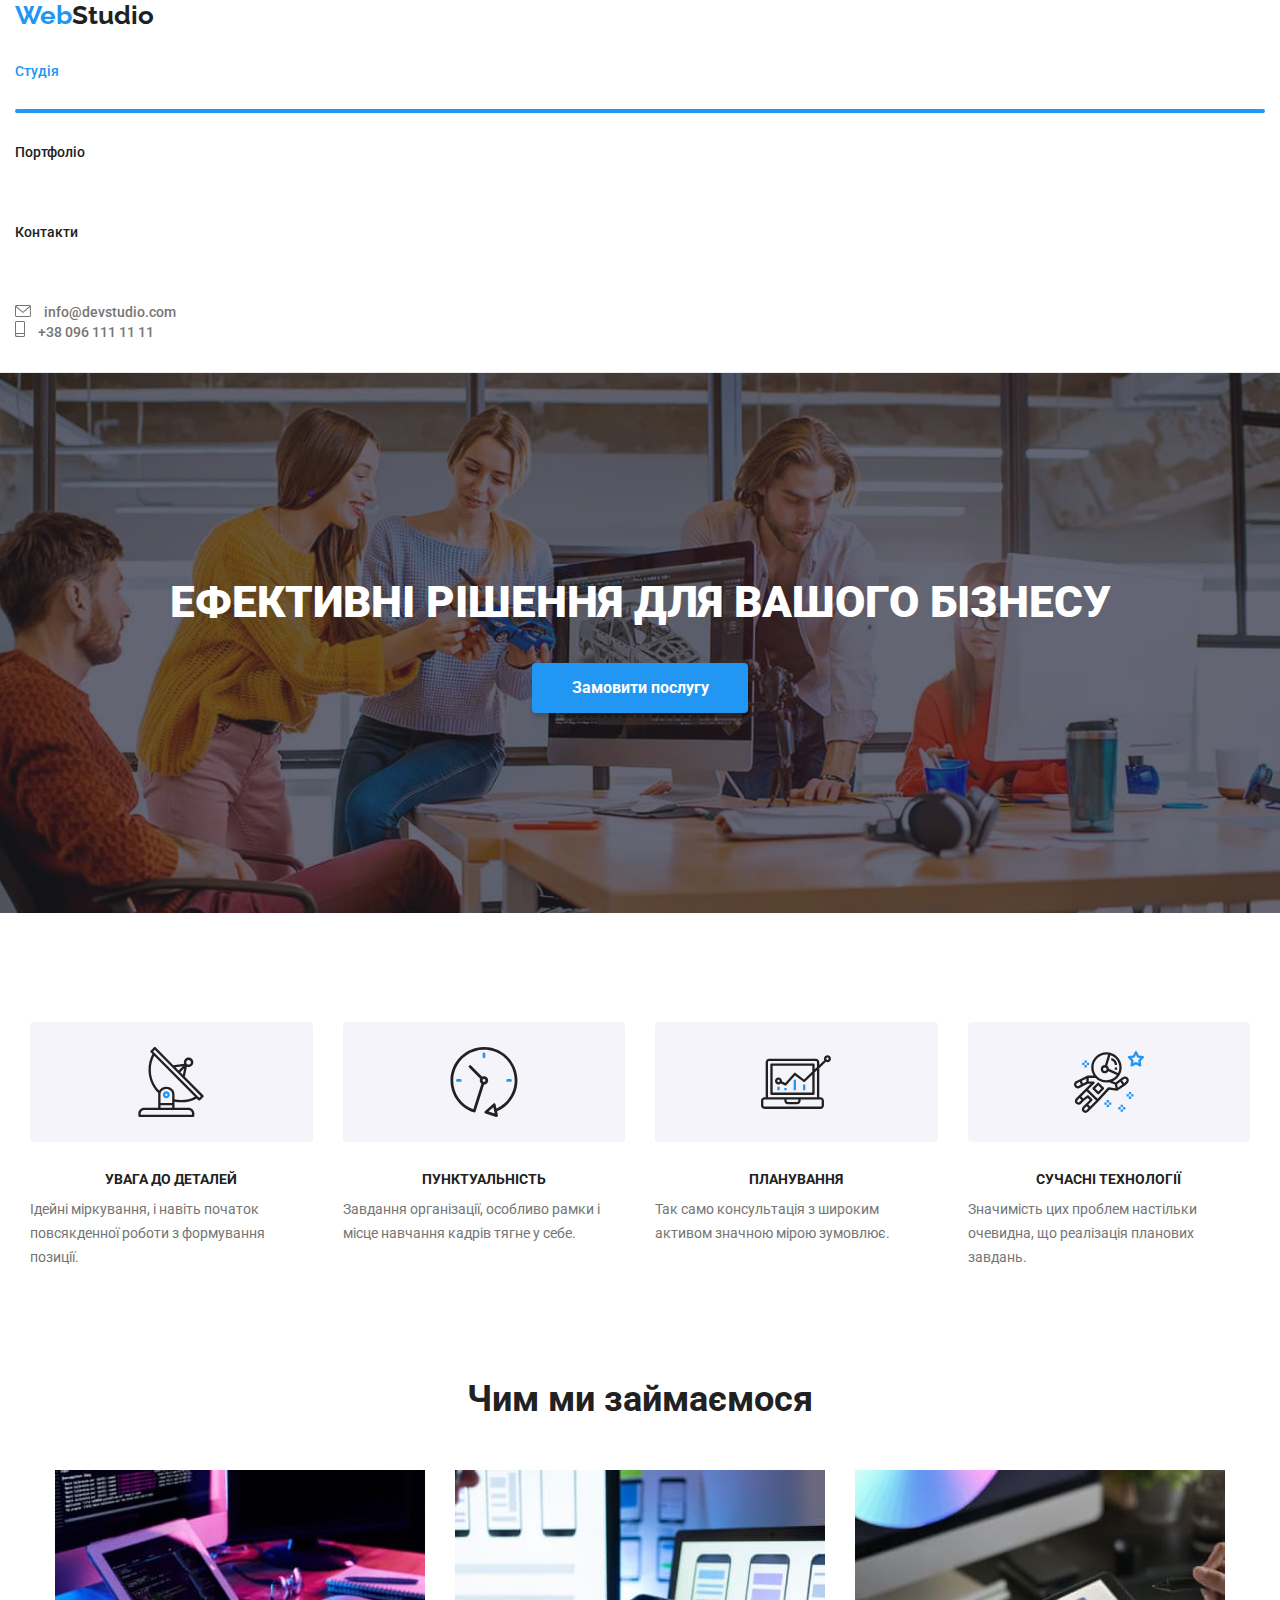
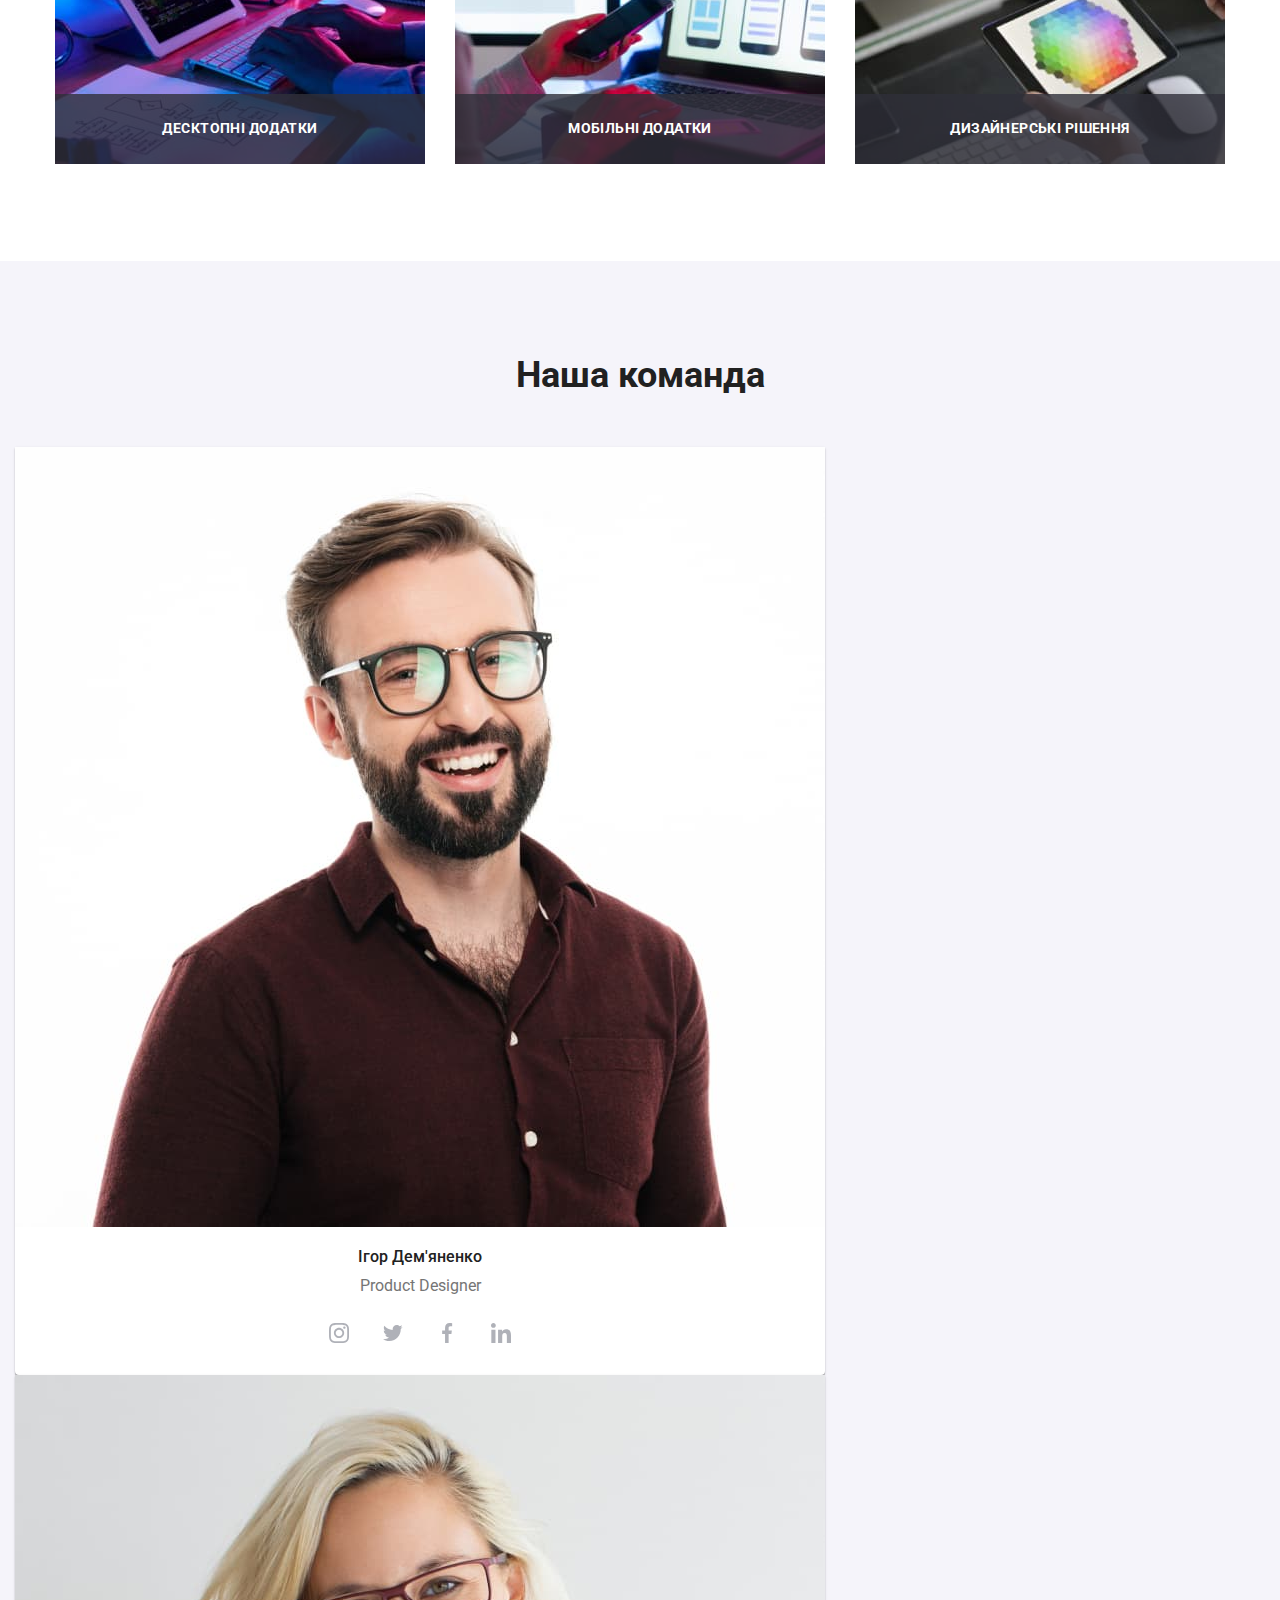
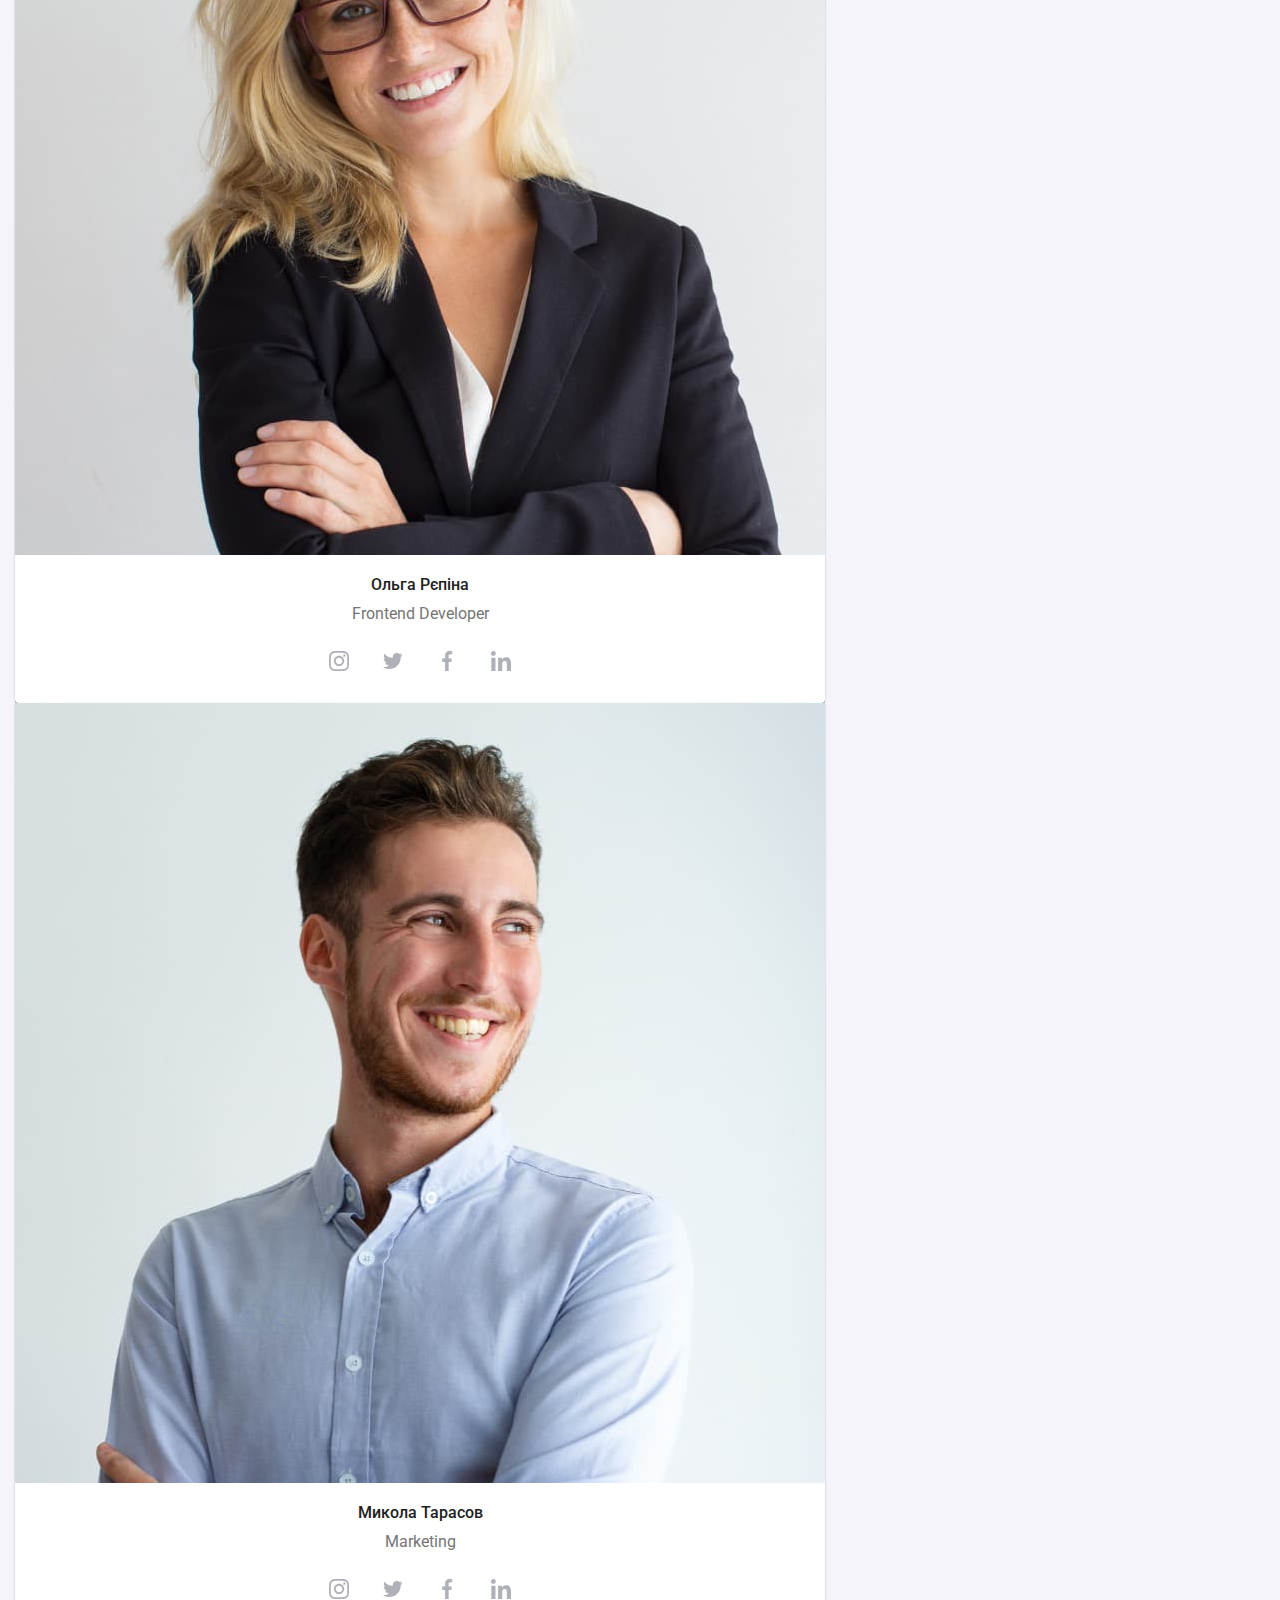
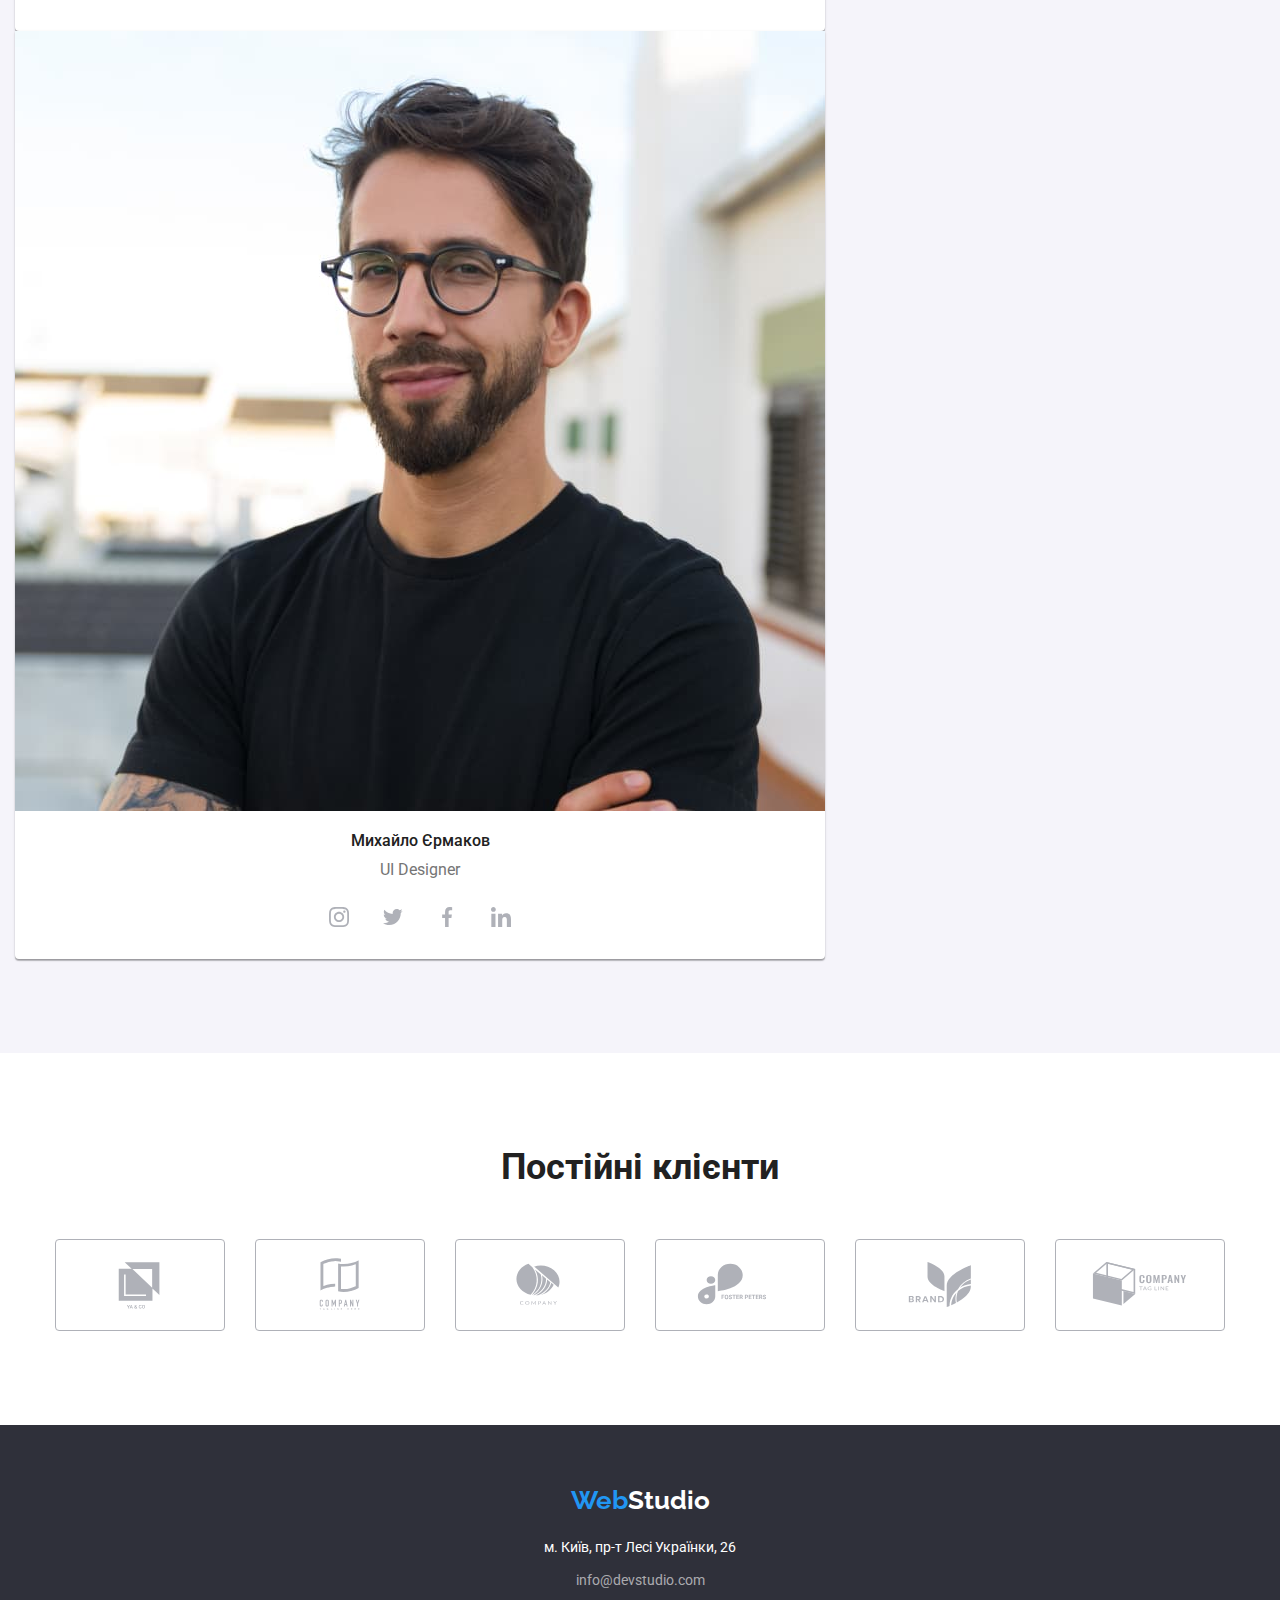
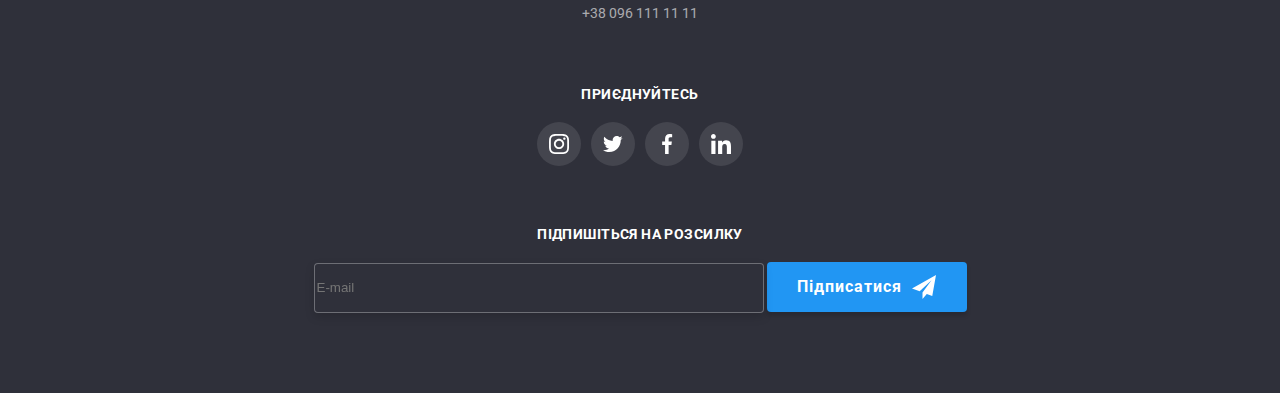
==== index.html @ e93f2aff "mobil" ====
<!DOCTYPE html>
<html lang="uk">
<head>
    <meta charset="UTF-8">
    <meta http-equiv="X-UA-Compatible" content="IE=edge">
    <meta name="viewport" content="width=device-width, initial-scale=1.0">
    <link rel="stylesheet" href="./css/main.min.css">
    <link rel="preconnect" href="https://fonts.googleapis.com">
    <link rel="preconnect" href="https://fonts.gstatic.com" crossorigin>
    <link href="https://fonts.googleapis.com/css2?family=Raleway:wght@700&family=Roboto:wght@400;500;700;900&display=swap" rel="stylesheet">
    <title>Студія</title>
</head>
<body>
    <!-- хедер сторінки -->
	<header class="header">
		<div class="container header_box">
            <a class="logo logo--header link" href="./index.html"><span class="logo_text">Web</span>Studio</a>
            <nav>
                <ul class="header_nav">
                    <li class="header_list list"><a class="header_link header_link--akcent link" href="./index.html">Студія</a></li>
                    <li class="header_list list"><a class="header_link link" href="./portfolio.html">Портфоліо</a></li>
                    <li class="header_list list"><a class="header_link link" href="">Контакти</a></li>
                </ul>
            </nav>
            <ul class="header-contakts">
                <li class="header-contakts_item list">
                    <a class="header-contakts_link link" href="mailto:info@devstudio.com">
                        <svg class="header-contakts_logo" width="16" height="12">
                            <use href="./images/svg-sprite.svg#envelope"></use>
                        </svg>
                        info@devstudio.com
                    </a>
                </li>
                <li class="header-contakts_item list">
                    <a class="header-contakts_link link" href="tel:+380961111111">
                        <svg class="header-contakts_logo" width="10" height="16">
                            <use href="./images/svg-sprite.svg#smartphone"></use>
                        </svg>
                        +38 096 111 11 11
                    </a>
                </li>
            </ul>
        </div>
    </header>
    <main> 
        <!-- Заголовок сторінки та сайту -->
        <section class="hero">
            <div class="container">
                <h1 class="hero_title">Ефективні рішення для вашого бізнесу</h1>
                <button class="hero_button" type="button" data-modal-open>Замовити послугу</button>
            </div>
        </section>
        <!-- особливості -->
        <section class="feature">
            <div class="container">
                <h2 class="visually-hidden">Особливості</h2>
                <ul class="feature_list">
                    <li class="feature_item list">
                        <div class="feature_body">
                            <svg width="70" height="70">
                                <use href="./images/svg-sprite.svg#antenna"></use>
                            </svg>
                        </div>
                        <h3 class="feature_title">УВАГА ДО ДЕТАЛЕЙ</h3>
                        <p class="feature_desc">Ідейні міркування, і навіть початок повсякденної роботи з формування позиції.</p>
                    </li>
                    <li class="feature_item list">
                        <div class="feature_body">
                            <svg width="70" height="70">
                                <use href="./images/svg-sprite.svg#clock"></use>
                            </svg>
                        </div>
                        <h3 class="feature_title">ПУНКТУАЛЬНІСТЬ</h3>
                        <p class="feature_desc">Завдання організації, особливо рамки і місце навчання кадрів тягне у себе.</p>
                    </li>
                    <li class="feature_item list">
                        <div class="feature_body">
                            <svg width="70" height="70">
                                <use href="./images/svg-sprite.svg#diagram"></use>
                            </svg>
                        </div>
                        <h3 class="feature_title">ПЛАНУВАННЯ</h3>
                        <p class="feature_desc">Так само консультація з широким активом значною мірою зумовлює.</p>
                    </li>
                    <li class="feature_item list">
                        <div class="feature_body">
                            <svg width="70" height="70">
                                <use href="./images/svg-sprite.svg#astronaut"></use>
                            </svg>
                        </div>
                        <h3 class="feature_title">СУЧАСНІ ТЕХНОЛОГІЇ</h3>
                        <p class="feature_desc">Значимість цих проблем настільки очевидна, що реалізація планових завдань.</p>
                    </li>
                </ul>
            </div>
        </section>
        <!-- чим ми займаємось -->
        <section class="cosanostra">
            <div class="container">
                <h2 class="cosanostra_title">Чим ми займаємося</h2>
                <ul class="cosanostra_list">
                    <li class="cosanostra_item list">
                        <img class="cosanostra_image" src="./images/box1.jpg" alt="Робота1" width="370">
                        <p class="cosanostra_description">Десктопні додатки</p>
                    </li>
                    <li class="cosanostra_item list">
                        <img class="cosanostra_image" src="./images/box2.jpg" alt="Робота2" width="370">
                        <p class="cosanostra_description">Мобільні додатки</p>
                    </li>
                    <li class="cosanostra_item list">
                        <img class="cosanostra_image" src="./images/box3.jpg" alt="Робота3" width="370">
                        <p class="cosanostra_description">Дизайнерські рішення</p>
                    </li>
                </ul>
            </div>
        </section>
        <!-- наша команда -->
        <section class="team">
            <div class="container">
                <h2 class="team_title">Наша команда</h2>
                <ul class="team_list">
                    <li class="team_item list">
                        <img class="team_photo" src="./images/img1.jpg" alt="фото1">
                        <div class="team_body">
                            <h3 class="team_name">Ігор Дем'яненко</h3>
                            <p class="team_position">Product Designer</p>
                            <ul class="team_socials">
                                <li class="list team-social_item">
                                    <a href="" class="team-social_link">
                                        <svg class="social_icon" width="20" height="20">
                                            <use href="./images/svg-sprite.svg#insta"></use>
                                        </svg>
                                    </a>
                                </li>
                                <li class="list team-social_item">
                                    <a href="" class="team-social_link">
                                        <svg class="social_icon" width="20" height="20">
                                            <use href="./images/svg-sprite.svg#twiter"></use>
                                        </svg>
                                    </a>
                                </li>
                                <li class="list team-social_item">
                                    <a href="" class="team-social_link">
                                        <svg class="social_icon" width="20" height="20">
                                            <use href="./images/svg-sprite.svg#facebook"></use>
                                        </svg>
                                    </a>
                                </li>
                                <li class="list team-social_item">
                                    <a href="" class="team-social_link">
                                        <svg class="social_icon" width="20" height="20">
                                            <use href="./images/svg-sprite.svg#linkedin"></use>
                                        </svg>
                                    </a>
                                </li>
                            </ul>
                        </div>
                    </li>
                    <li class="team_item list">
                        <img class="team_photo" src="./images/img2.jpg" alt="фото2">
                        <div class="team_body">
                            <h3 class="team_name">Ольга Рєпіна</h3>
                            <p class="team_position">Frontend Developer</p>
                            <ul class="team_socials">
                                <li class="list team-social_item">
                                    <a href="" class="team-social_link">
                                        <svg class="social_icon" width="20" height="20">
                                            <use href="./images/svg-sprite.svg#insta"></use>
                                        </svg>
                                    </a>
                                </li>
                                <li class="list team-social_item">
                                    <a href="" class="team-social_link">
                                        <svg class="social_icon" width="20" height="20">
                                            <use href="./images/svg-sprite.svg#twiter"></use>
                                        </svg>
                                    </a>
                                </li>
                                <li class="list team-social_item">
                                    <a href="" class="team-social_link">
                                        <svg class="social_icon" width="20" height="20">
                                            <use href="./images/svg-sprite.svg#facebook"></use>
                                        </svg>
                                    </a>
                                </li>
                                <li class="list team-social_item">
                                    <a href="" class="team-social_link">
                                        <svg class="social_icon" width="20" height="20">
                                            <use href="./images/svg-sprite.svg#linkedin"></use>
                                        </svg>
                                    </a>
                                </li>
                            </ul>
                        </div>
                    </li>
                    <li class="team_item list">
                        <img class="team_photo" src="./images/img3.jpg" alt="фото3">
                        <div class="team_body">
                            <h3 class="team_name">Микола Тарасов</h3>
                            <p class="team_position">Marketing</p>
                            <ul class="team_socials">
                                <li class="list team-social_item">
                                    <a href="" class="team-social_link">
                                        <svg class="social_icon" width="20" height="20">
                                            <use href="./images/svg-sprite.svg#insta"></use>
                                        </svg>
                                    </a>
                                </li>
                                <li class="list team-social_item">
                                    <a href="" class="team-social_link">
                                        <svg class="social_icon" width="20" height="20">
                                            <use href="./images/svg-sprite.svg#twiter"></use>
                                        </svg>
                                    </a>
                                </li>
                                <li class="list team-social_item">
                                    <a href="" class="team-social_link">
                                        <svg class="social_icon" width="20" height="20">
                                            <use href="./images/svg-sprite.svg#facebook"></use>
                                        </svg>
                                    </a>
                                </li>
                                <li class="list team-social_item">
                                    <a href="" class="team-social_link">
                                        <svg class="social_icon" width="20" height="20">
                                            <use href="./images/svg-sprite.svg#linkedin"></use>
                                        </svg>
                                    </a>
                                </li>
                            </ul>
                        </div>
                    </li>
                    <li class="team_item list">
                        <img class="team_photo" src="./images/img4.jpg" alt="фото4">
                        <div class="team_body">
                            <h3 class="team_name">Михайло Єрмаков</h3>
                            <p class="team_position">UI Designer</p>
                            <ul class="team_socials">
                                <li class="list team-social_item">
                                    <a href="" class="team-social_link">
                                        <svg class="social_icon" width="20" height="20">
                                            <use href="./images/svg-sprite.svg#insta"></use>
                                        </svg>
                                    </a>
                                </li>
                                <li class="list team-social_item">
                                    <a href="" class="team-social_link">
                                        <svg class="social_icon" width="20" height="20">
                                            <use href="./images/svg-sprite.svg#twiter"></use>
                                        </svg>
                                    </a>
                                </li>
                                <li class="list team-social_item">
                                    <a href="" class="team-social_link">
                                        <svg class="social_icon" width="20" height="20">
                                            <use href="./images/svg-sprite.svg#facebook"></use>
                                        </svg>
                                    </a>
                                </li>
                                <li class="list team-social_item">
                                    <a href="" class="team-social_link">
                                        <svg class="social_icon" width="20" height="20">
                                            <use href="./images/svg-sprite.svg#linkedin"></use>
                                        </svg>
                                    </a>
                                </li>
                            </ul>
                        </div>
                    </li>
            </div>
        </section>
        <!-- постійні клієнти -->
        <section class="client">
            <div class="container">
                <h2 class="client_title">Постійні клієнти</h2>
                <ul class="client_list">
                    <li class="client_item list">
                        <a href="" class="client_link">
                            <svg class="client_logo" width="106" height="60">
                                <use href="./images/svg-sprite.svg#logo1"></use>
                            </svg>
                        </a>
                    </li>
                    <li class="client_item list">
                        <a href="" class="client_link">
                            <svg class="client_logo" width="106" height="60">
                                <use href="./images/svg-sprite.svg#logo2"></use>
                            </svg>
                        </a>
                    </li>
                    <li class="client_item list">
                        <a href="" class="client_link">
                            <svg class="client_logo" width="106" height="60">
                                <use href="./images/svg-sprite.svg#logo3"></use>
                            </svg>
                        </a>
                    </li>
                    <li class="client_item list">
                        <a href="" class="client_link">
                            <svg class="client_logo" width="106" height="60">
                                <use href="./images/svg-sprite.svg#logo4"></use>
                            </svg>
                        </a>
                    </li>
                    <li class="client_item list">
                        <a href="" class="client_link">
                            <svg class="client_logo" width="106" height="60">
                                <use href="./images/svg-sprite.svg#logo5"></use>
                            </svg>
                        </a>
                    </li>
                    <li class="client_item list">
                        <a href="" class="client_link">
                            <svg class="client_logo" width="106" height="60">
                                <use href="./images/svg-sprite.svg#logo6"></use>
                            </svg>
                        </a>
                    </li>
                </ul>
            </div>
        </section>
    </main>
    <!-- футер сторінки -->
    <footer class="footer">
        <div class="container footer_section">
            <div>
                <a class="logo_footer logo link" href="./index.html"><span class="logo_text">Web</span>Studio</a>
                <address>
                    <ul class="address">
                        <li class="address_list list"><a class="address_footer link" href="https://goo.gl/maps/J5KPri8cjXFZFo1j9" rel="noopener nofollow noreferrer">м. Київ, пр-т Лесі Українки, 26</a></li>
                        <li class="address_list list"><a class="contacts_footer link" href="mailto:info@devstudio.com">info@devstudio.com</a></li>
                        <li class="address_list list"><a class="contacts_footer link" href="tel:+380961111111">+38 096 111 11 11</a></li>
                    </ul>
                </address>
            </div>
            <div class="footer-socials">
                <strong class="socials_title">приєднуйтесь</strong>
                <ul class="footer-social_tabs">
                    <li class="list footer-social_item">
                        <a href="" class="footer-social_link">
                            <svg class="social_icon" width="20" height="20">
                                <use href="./images/svg-sprite.svg#insta"></use>
                            </svg>
                        </a>
                    </li>
                    <li class="list footer-social_item">
                        <a href="" class="footer-social_link">
                            <svg class="social_icon" width="20" height="20">
                                <use href="./images/svg-sprite.svg#twiter"></use>
                            </svg>
                        </a>
                    </li>
                    <li class="list footer-social_item">
                        <a href="" class="footer-social_link">
                            <svg class="social_icon" width="20" height="20">
                                <use href="./images/svg-sprite.svg#facebook"></use>
                            </svg>
                        </a>
                    </li>
                    <li class="list footer-social_item">
                        <a href="" class="footer-social_link">
                            <svg class="social_icon" width="20" height="20">
                                <use href="./images/svg-sprite.svg#linkedin"></use>
                            </svg>
                        </a>
                    </li>
                </ul>
            </div>
            <form class="subscription-form">
                <b class="subscription-form_caption">Підпишіться на розсилку</b>
                <div class="subscription-form_thumb" role="form-group">
                    <label>
                        <input class="subscription-form_input" name="email" type="email" placeholder="E-mail" required>
                    </label>
                    <button class="subscription-form_button" type="submit">
                        Підписатися
                        <svg class="subscription-form_icon" width="24" height="24">
                            <use href="./images/svg-sprite.svg#icon-send"></use>
                        </svg>
                    </button>
                </div>
            </form>
        </div>
    </footer>
    <!-- модальне вікно -->
    <div class="backdrop is-hidden" data-modal>
        <div class="modal">
            <button class="modal-close-btn" type="button" data-modal-close>
                <svg width="18" height="18">
                    <use href="./images/svg-sprite.svg#close-btn"></use>
                </svg>
            </button>
            <b class="form-logo">Залиште свої дані, ми вам передзвонимо</b>
            <!-- форма -->
            <form name="signup-form">
                <label class="form-label">
                    Ім'я
                    <div class="form-thumb">
                        <input class="form-input" name="username" type="text" required>
                        <svg class="form-image" width="18" height="18">
                            <use href="./images/svg-sprite.svg#person-black"></use>
                        </svg>
                    </div>
                </label>
                <label class="form-label">
                    Телефон
                    <div class="form-thumb">
                        <input class="form-input" name="telephone-number" type="tel" required>
                        <svg class="form-image" width="18" height="18">
                            <use href="./images/svg-sprite.svg#phone-black"></use>
                        </svg>
                    </div>
                </label>
                <label class="form-label">
                    Пошта
                    <div class="form-thumb">
                        <input class="form-input" name="email" type="email" required>
                        <svg class="form-image" width="18" height="18">
                            <use href="./images/svg-sprite.svg#email-black"></use>
                        </svg>
                    </div>
                </label>
                <label class="form-label">
                    Коментар
                    <textarea class="form-coments" name="coments" rows="10" placeholder="Введіть текст"></textarea>
                </label>
                <label class="checkbox-label">
                    <input class="checkbox" name="contracts" type="checkbox" value="agree" required>
                    <span class="checkbox-icon"></span>
                    Погоджуюся з розсилкою та приймаю
                    <a class="checkbox-link" href="">Умови договору</a>
                </label>
                <button class="signup-button" type="submit">Відправити</button>
            </form>
        </div>
    </div>
    <script src="./js/modal.js"></script>
</body>
</html>
---- css/main.min.css ----
:root{--akcent-btn-color: #188CE8;--akcent-color: #2196F3;--akcent-text-color: #FFFFFF;--akcent-text-transperent: rgba(255, 255, 255, 0.6);--logo-bg-transperent: rgba(255, 255, 255, 0.1);--btn-color: #F5F4FA;--text-color: #212121;--text-color-primary: #757575;--hero-bg: #C4C4C4;--logos-color: #AFB1B8}html{box-sizing:border-box}*,*::before,*::after{box-sizing:inherit}h1,h2,h3,h4,h5,h6,p,ul{padding-left:0;margin-bottom:0;margin-top:0}body{font-family:"Roboto",sans-serif;font-size:14px;color:var(--text-color-primary);margin:0}img{display:block;max-width:100%;height:auto}.link{text-decoration:none}.list{list-style:none}.social_icon{fill:currentColor}.visually-hidden{position:absolute;white-space:nowrap;width:1px;height:1px;overflow:hidden;border:0;padding:0;clip:rect(0 0 0 0);-webkit-clip-path:inset(50%);clip-path:inset(50%);margin:-1px}.logo{font-family:"Raleway";font-weight:700;font-size:26px;line-height:1.2}.container{padding-left:15px;padding-right:15px;margin:0 auto}.logo--header{color:var(--text-color);margin-right:93px;padding-top:24px;padding-bottom:25px}.logo-text{color:var(--akcent-color)}.header{border-bottom:1px solid #ececec}.header_link{color:var(--text-color);font-weight:500;line-height:1.17;padding-top:32px;padding-bottom:32px;display:block;transition:color 250ms cubic-bezier(0.4, 0, 0.2, 1)}.header_link:hover,.header_link:focus{color:var(--akcent-color)}.header_link--akcent{color:var(--akcent-color);position:relative}.header_link--akcent::after{content:"";display:block;position:absolute;bottom:-1px;width:100%;height:4px;background:#2196f3;border-radius:2px}.header-contakts{padding-top:32px;padding-bottom:32px;margin-left:auto}.header-contakts_item{display:block;justify-content:center;align-content:center}.header-contakts_link{font-weight:500;line-height:1.17;color:var(--text-color-primary);align-items:center;transition:color 250ms cubic-bezier(0.4, 0, 0.2, 1)}.header-contakts_logo{fill:currentColor;margin-right:10px}.header-contakts_link:hover,.header-contakts_link:focus{color:var(--akcent-color)}.hero{background-color:var(--hero-bg);background-image:linear-gradient(rgba(47, 48, 58, 0.4), rgba(47, 48, 58, 0.4)),url(../images/hero-bg-img.jpg);background-size:cover;background-repeat:no-repeat;background-position:center;padding-top:200px;padding-bottom:200px;text-align:center}.hero_title{font-family:"Roboto",sans-serif;font-weight:900;font-size:44px;line-height:1.36;color:var(--akcent-text-color);text-transform:uppercase;margin:0 auto}.hero_button{margin-top:30px;font-family:inherit;font-weight:700;font-size:16px;line-height:1.87;color:var(--akcent-text-color);background-color:var(--akcent-color);cursor:pointer;border-radius:4px;box-shadow:0px 4px 4px rgba(0,0,0,.15);height:50px;min-width:216px;text-align:center;border:none;display:inline-flex;justify-content:center;align-items:center;transition:background-color 250ms cubic-bezier(0.4, 0, 0.2, 1)}.hero_button:hover,.hero_button:focus{background-color:var(--akcent-btn-color)}.feature{padding-top:94px;padding-bottom:94px}@media screen and (min-width: 768px){.feature_list{display:flex}}.feature_item{margin:15px}@media screen and (min-width: 768px){.feature_item{width:354px}}.feature_body{background-color:var(--btn-color);border-radius:4px;display:flex;align-items:center;justify-content:center;height:120px}.feature_title{margin-top:30px;font-size:14px;line-height:1.14;text-transform:uppercase;color:var(--text-color);text-align:center}.feature_desc{margin-top:10px;font-size:14px;font-weight:400;line-height:1.71}.cosanostra{text-align:center;padding-bottom:94px}@media screen and (max-width: 1199px){.cosanostra{display:none}}.cosanostra_title{font-size:36px;line-height:1.16;color:var(--text-color);margin-bottom:50px}.cosanostra_list{display:inline-flex}.cosanostra_item{position:relative}.cosanostra_item:not(:last-child){margin-right:30px}.cosanostra_image{display:block}.cosanostra_description{position:absolute;bottom:0;display:block;width:370px;height:70px;padding-top:27px;padding-bottom:27px;background:rgba(47,48,58,.8);font-style:normal;font-weight:700;font-size:14px;line-height:1.14;text-align:center;letter-spacing:.03em;text-transform:uppercase;color:var(--akcent-text-color)}.team{background:var(--btn-color);text-align:center;padding-top:94px;padding-bottom:94px}.team_title{font-size:36px;line-height:1.16;color:var(--text-color);margin-bottom:50px}@media screen and (min-width: 480px){.team_list{display:inline-flex;flex-wrap:wrap}}.team_item{background:#fff;box-shadow:0px 1px 3px rgba(0,0,0,.12),0px 1px 1px rgba(0,0,0,.14),0px 2px 1px rgba(0,0,0,.2);border-radius:0px 0px 4px 4px}.team_photo{display:block}.team_body{padding:20px 24px}.team_name{font-size:16px;font-weight:500;line-height:1.19;color:var(--text-color);margin-bottom:10px;text-align:center}.team_position{font-size:16px;line-height:1.19;color:var(--text-color-primary);margin-bottom:16px;text-align:center}.team_socials{display:flex;justify-content:center}.team-social_item:not(:last-child){margin-right:10px}.team-social_item{width:44px;height:44px}.team-social_link{display:flex;align-items:center;justify-content:center;width:100%;height:100%;border-radius:50%;color:var(--logos-color);transition:background-color 250ms cubic-bezier(0.4, 0, 0.2, 1),color 250ms cubic-bezier(0.4, 0, 0.2, 1)}.team-social_link:hover,.team-social_link:focus{background-color:var(--akcent-color);color:var(--akcent-text-color)}.client{text-align:center;padding-top:94px;padding-bottom:94px}.client_title{font-size:36px;line-height:1.16;color:var(--text-color);margin-bottom:50px}@media screen and (max-width: 1199px){.client_title{margin-bottom:15px}}.client_list{margin:-15px;display:inline-flex;flex-wrap:wrap}.client_item{height:92px;color:var(--logos-color);margin:15px}@media screen and (max-width: 767px){.client_item{width:calc((100% - 60px)/2)}}@media screen and (min-width: 768px){.client_item{width:calc((100% - 90px)/3)}}@media screen and (min-width: 1200px){.client_item{width:170px}}.client_link{display:flex;align-items:center;justify-content:center;width:100%;height:100%;color:var(--logos-color);border:1px solid var(--logos-color);border-radius:4px;transition:color 250ms cubic-bezier(0.4, 0, 0.2, 1),border-color 250ms cubic-bezier(0.4, 0, 0.2, 1)}.client_link:hover,.client_link:focus{border-color:var(--akcent-color);color:var(--akcent-color)}.client_logo{fill:currentColor}.footer{background-color:#2f303a;padding:60px 0}.footer_section{text-align:center}.logo_text{color:var(--akcent-color)}.logo_footer{display:block;color:var(--akcent-text-color);margin-bottom:20px}.address_list:not(:first-child){margin-top:9px}.address_footer{display:inline-block;width:231px;color:var(--akcent-text-color);font-family:"Roboto",sans-serif;font-style:normal;line-height:1.71;transition:color 250ms cubic-bezier(0.4, 0, 0.2, 1)}.contacts_footer{color:var(--akcent-text-transperent);font-family:"Roboto",sans-serif;font-style:normal;line-height:1.71;transition:color 250ms cubic-bezier(0.4, 0, 0.2, 1)}.address_footer:hover,.address_footer:focus,.contacts_footer:hover,.contacts_footer:focus{color:var(--akcent-color)}.footer-socials{box-sizing:border-box;margin-bottom:60px;margin-top:60px}.footer-social_tabs{display:flex;justify-content:center}.socials_title{display:block;font-size:14px;line-height:1.16;letter-spacing:.03em;color:var(--akcent-text-color);margin-bottom:20px;text-transform:uppercase}.footer_tabs{display:flex;justify-content:center}.footer-social_link{display:flex;align-items:center;justify-content:center;width:100%;height:100%;border-radius:50%;color:var(--akcent-text-color);background-color:var(--logo-bg-transperent);transition:background-color 250ms cubic-bezier(0.4, 0, 0.2, 1)}.footer-social_link:hover,.footer-social_link:focus{background-color:var(--akcent-color)}.footer-social_item:not(:last-child){margin-right:10px}.footer-social_item{width:44px;height:44px}.subscription-form_caption{display:block;letter-spacing:.03em;text-transform:uppercase;color:var(--akcent-text-color);margin-bottom:20px}.subscription-form_input{display:inline-block;height:50px;border:1px solid rgba(255,255,255,.3);filter:drop-shadow(0px 4px 4px rgba(0, 0, 0, 0.15));border-radius:4px;cursor:pointer;background:#2f303a;color:var(--akcent-text-color);transition:outline 250ms cubic-bezier(0.4, 0, 0.2, 1);width:450px;margin-bottom:20px}.subscription-form_input:hover,.subscription-form_input:focus{outline:1px solid var(--akcent-color)}.subscription-form_button{display:inline-flex;justify-content:center;align-items:center;width:200px;height:50px;box-shadow:0px 4px 4px rgba(0,0,0,.15);border-radius:4px;border:none;font-family:inherit;font-weight:700;font-size:16px;line-height:1.87;color:var(--akcent-text-color);background-color:var(--akcent-color);cursor:pointer;letter-spacing:.06em;transition:background-color 250ms cubic-bezier(0.4, 0, 0.2, 1)}.subscription-form_button:hover,.subscription-form_button:focus{background-color:var(--akcent-btn-color)}.subscription-form_icon{margin-left:10px}.backdrop{position:fixed;top:0;left:0;width:100%;height:100%;background-color:rgba(0,0,0,.2);transition:opacity 250ms cubic-bezier(0.4, 0, 0.2, 1)}.backdrop.is-hidden{opacity:0;pointer-events:none;visibility:hidden}.modal{position:absolute;top:50%;left:50%;transform:translate(-50%, -50%);width:528px;height:581px;padding:40px;background:#fff;box-shadow:0px 1px 3px rgba(0,0,0,.12),0px 1px 1px rgba(0,0,0,.14),0px 2px 1px rgba(0,0,0,.2);border-radius:4px;text-align:center}.modal-close-btn{position:absolute;top:8px;right:8px;display:flex;align-items:center;justify-content:center;width:30px;height:30px;border-radius:50%;background:#fff;border:1px solid rgba(0,0,0,.1);outline:none;cursor:pointer}.modal-close-btn:hover,.modal-close-btn:focus{fill:var(--akcent-btn-color)}.form-logo{display:block;width:448px;font-size:20px;line-height:1.17;text-align:center;letter-spacing:.03em;color:var(--text-color);margin-bottom:12px}.form-label{display:block;text-align:start;font-weight:400;font-size:12px;line-height:1.16;letter-spacing:.01em;color:var(--text-color-primary);margin-bottom:10px}.form-thumb{position:relative}.form-image{position:absolute;top:50%;left:12px;transform:translateY(-50%)}.form-input{display:block;width:100%;height:40px;margin-top:4px;border:1px solid rgba(33,33,33,.2);border-radius:4px;padding-left:42px;cursor:pointer}.form-input:focus,.form-input:hover,.form-coments:focus,.form-coments:hover{outline:1px solid var(--akcent-color)}.form-input:focus+.form-image,.form-input:hover+.form-image{fill:var(--akcent-color)}.form-coments{display:block;width:100%;height:120px;margin-top:4px;border:1px solid rgba(33,33,33,.2);border-radius:4px;resize:none;padding:12px 16px;font-family:"Roboto";font-size:12px;line-height:14px;letter-spacing:.01em}.checkbox-label{display:flex;justify-content:center;align-items:center;margin-top:20px;font-size:14px;line-height:1.71;letter-spacing:.03em}.checkbox{-webkit-appearance:none;-moz-appearance:none;appearance:none}.checkbox-icon{display:inline-block;width:16px;height:15px;border:1.8px solid var(--text-color);border-radius:1.7px;margin-right:7px}.checkbox-link{margin-left:10px;color:var(--akcent-color)}.checkbox:checked+.checkbox-icon{background:var(--akcent-color);background-image:url(../images/icon-check.svg);background-size:contain;background-origin:border-box;border-color:var(--akcent-color)}.signup-button{margin-top:30px;font-family:inherit;font-weight:700;font-size:16px;line-height:1.87;color:var(--akcent-text-color);background-color:var(--akcent-color);cursor:pointer;border-radius:4px;box-shadow:0px 4px 4px rgba(0,0,0,.15);height:50px;min-width:200px;letter-spacing:.06em;border:none;transition:background-color 250ms cubic-bezier(0.4, 0, 0.2, 1)}.signup-button:hover,.signup-button:focus{background-color:var(--akcent-btn-color)}.portpholio{padding-top:94px;padding-bottom:94px}.filter{display:flex;justify-content:center}.filter_item:not(:first-child){margin-left:8px}.filter_button{font-family:inherit;font-weight:500;font-size:16px;line-height:1.6;cursor:pointer;background-color:var(--btn-color);border:0 none rgba(0,0,0,0);border-radius:4px;padding:6px 22px;transition:background-color 250ms cubic-bezier(0.4, 0, 0.2, 1),color 250ms cubic-bezier(0.4, 0, 0.2, 1),box-shadow 250ms cubic-bezier(0.4, 0, 0.2, 1)}.filter_button:hover,.filter_button:focus{background-color:var(--akcent-color);color:var(--akcent-text-color);box-shadow:0px 4px 4px rgba(0,0,0,.15)}.project{margin-top:50px;box-sizing:content-box;display:flex;flex-wrap:wrap;gap:30px}.project_item{flex-basis:calc((100% - 60px)/3)}.project_link{display:block;color:inherit}.project_link:hover,.project_link:focus{box-shadow:0px 1px 1px rgba(0,0,0,.12),0px 4px 4px rgba(0,0,0,.06),1px 4px 6px rgba(0,0,0,.16)}.project_link:hover .project_annotation,.project_link:focus .project_annotation{opacity:1;transform:translateY(0)}.project_thumb{position:relative;overflow:hidden}.project_image{display:block}.project_annotation{position:absolute;bottom:0;transform:translateY(100%);transition:transform 500ms cubic-bezier(0.4, 0, 0.2, 1),opacity 500ms cubic-bezier(0.4, 0, 0.2, 1);display:flex;justify-content:center;align-items:center;font-size:18px;line-height:1.55;letter-spacing:.03em;color:var(--akcent-text-color);opacity:0;padding:63px 24px;background:rgba(33,150,243,.9)}.project_titlelist{padding:20px 24px;border-left:1px solid #eee;border-right:1px solid #eee;border-bottom:1px solid #eee}.project_title{font-size:18px;line-height:2;color:var(--text-color);margin-bottom:4px}.project_description{color:var(--text-color2);font-size:16px;line-height:1.87}/*# sourceMappingURL=main.min.css.map */
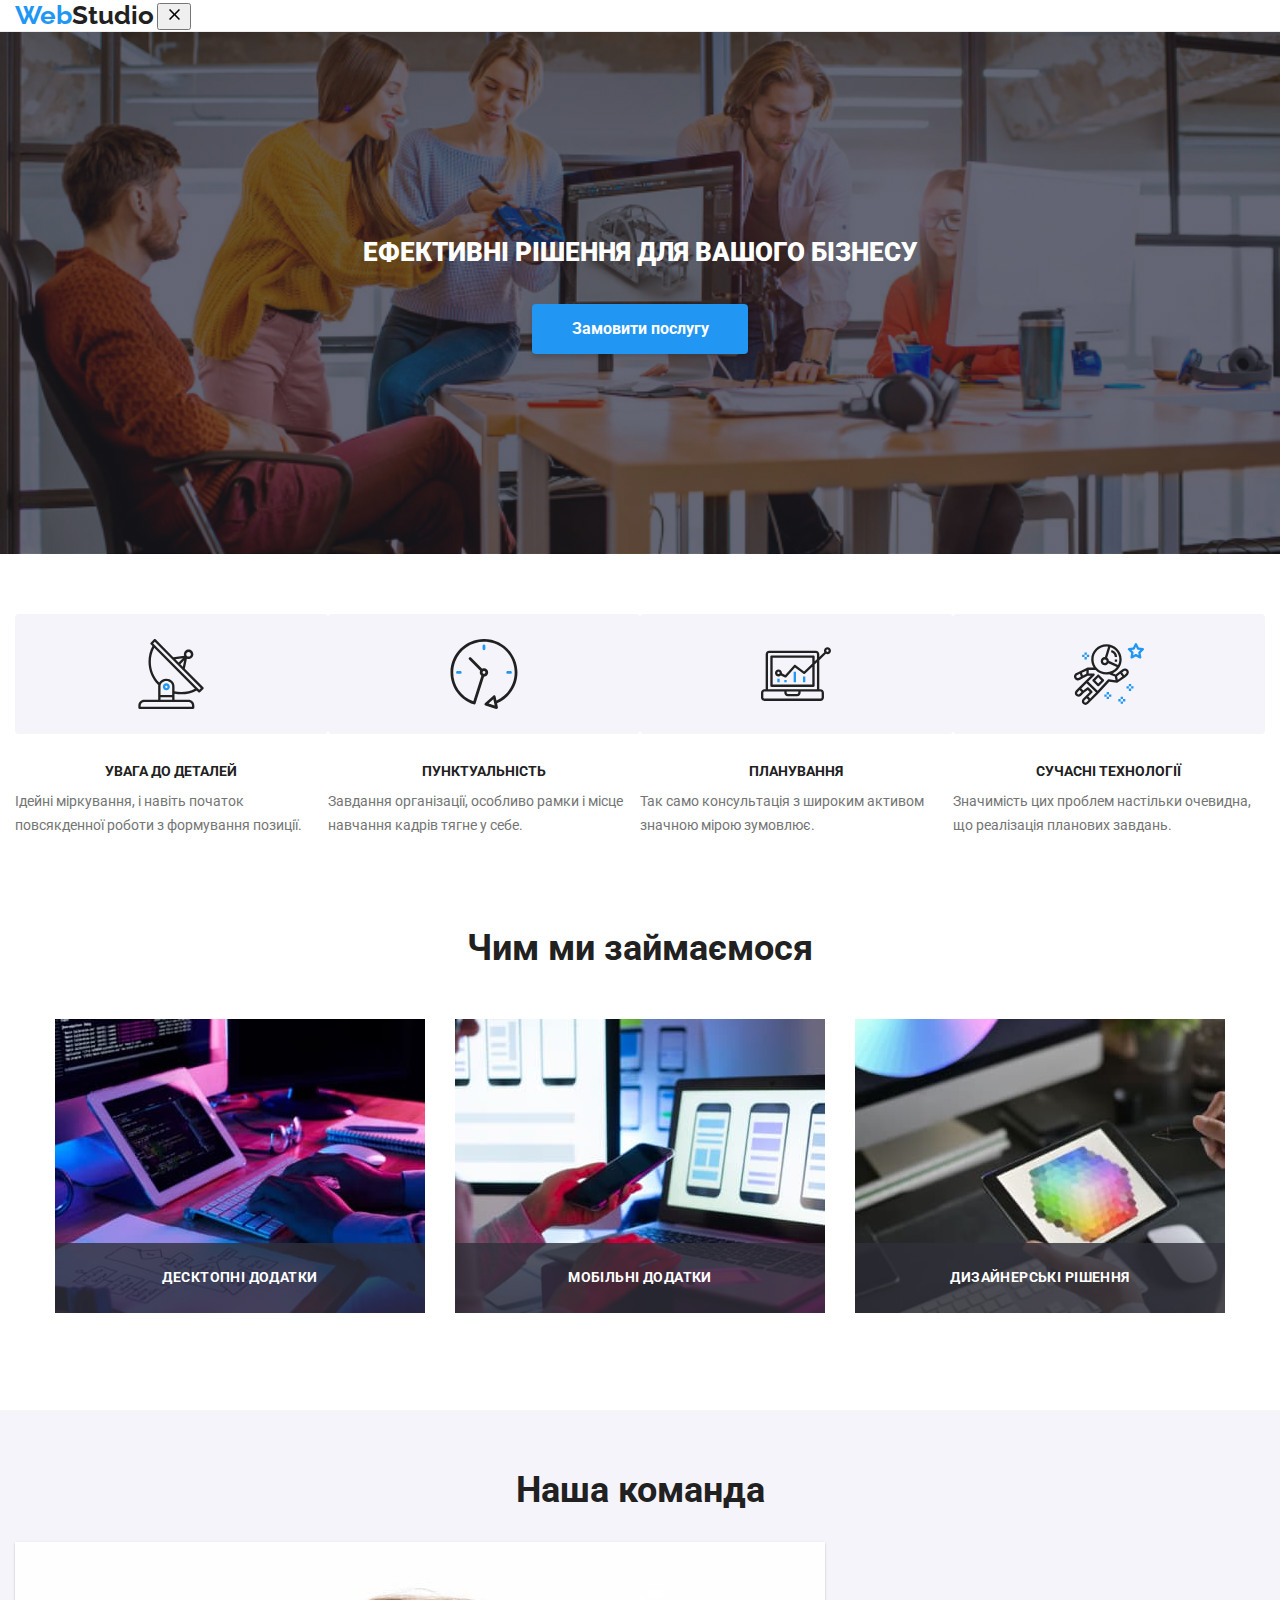
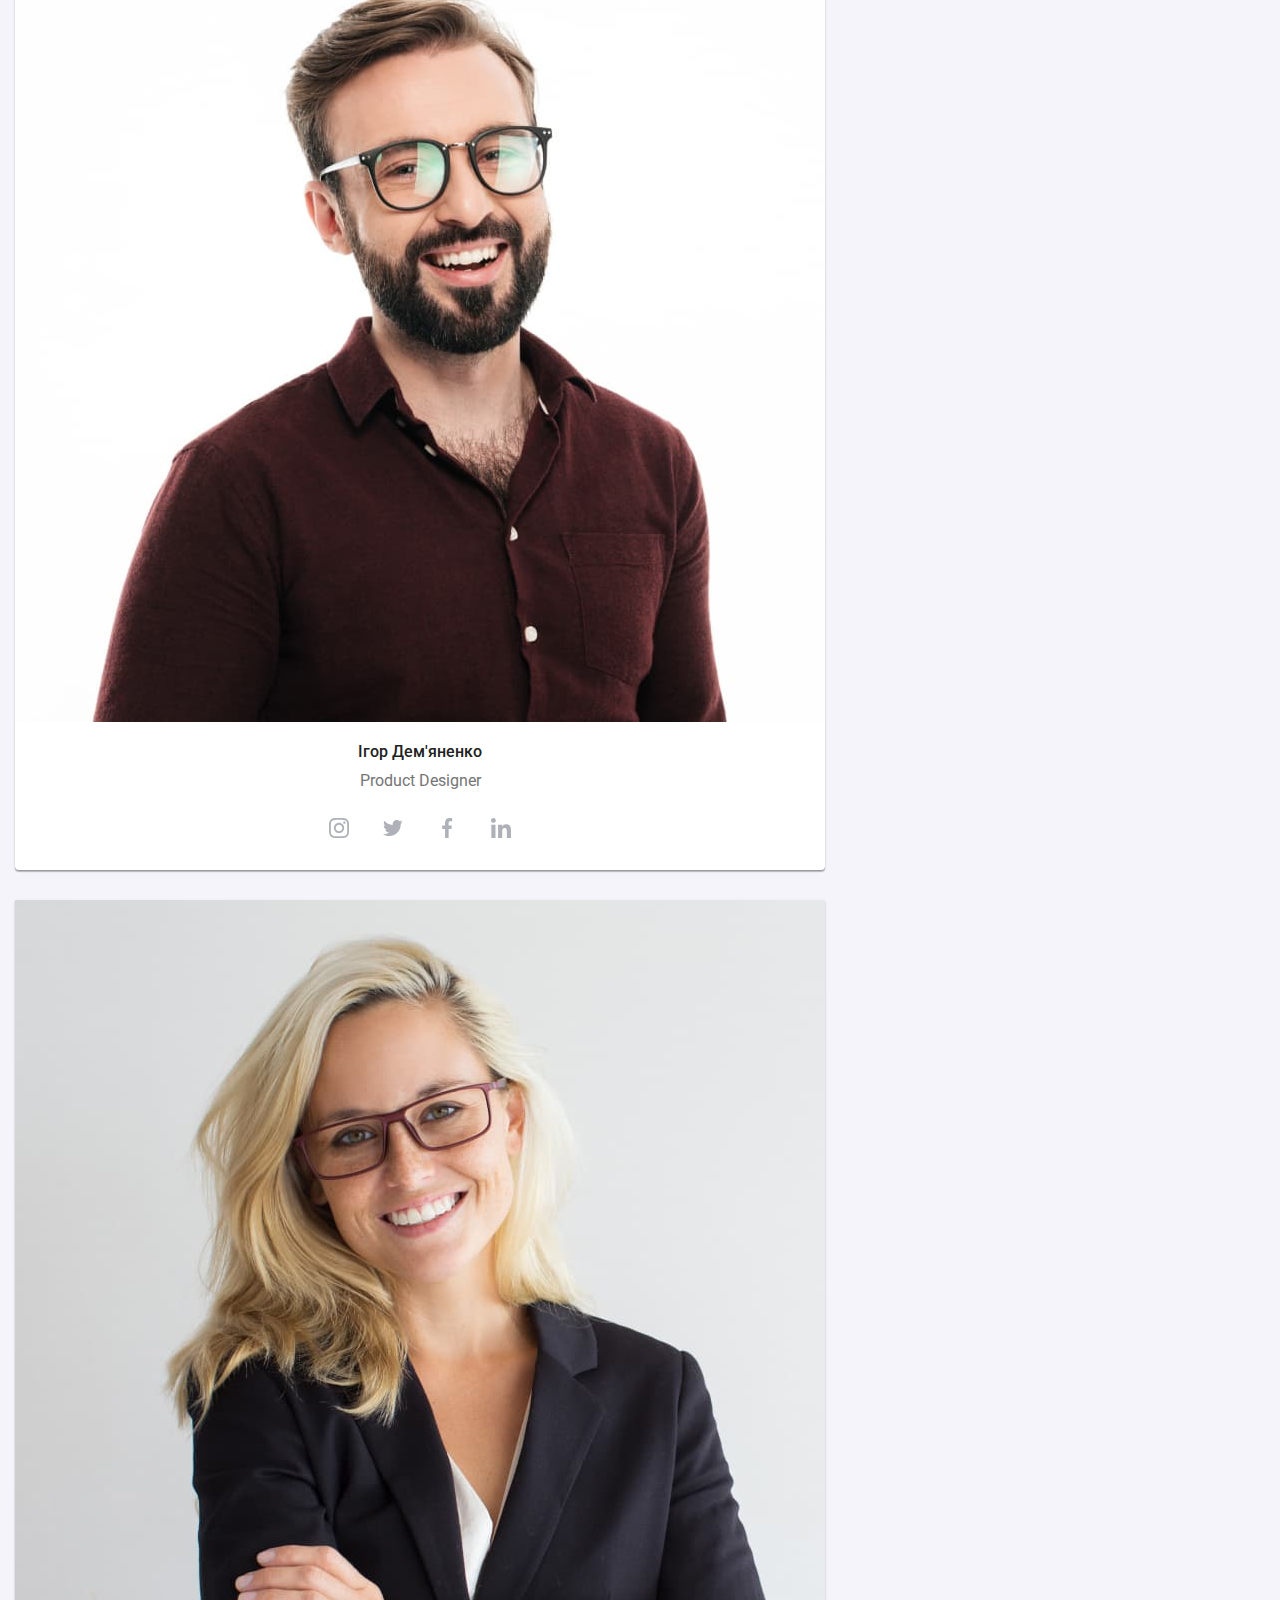
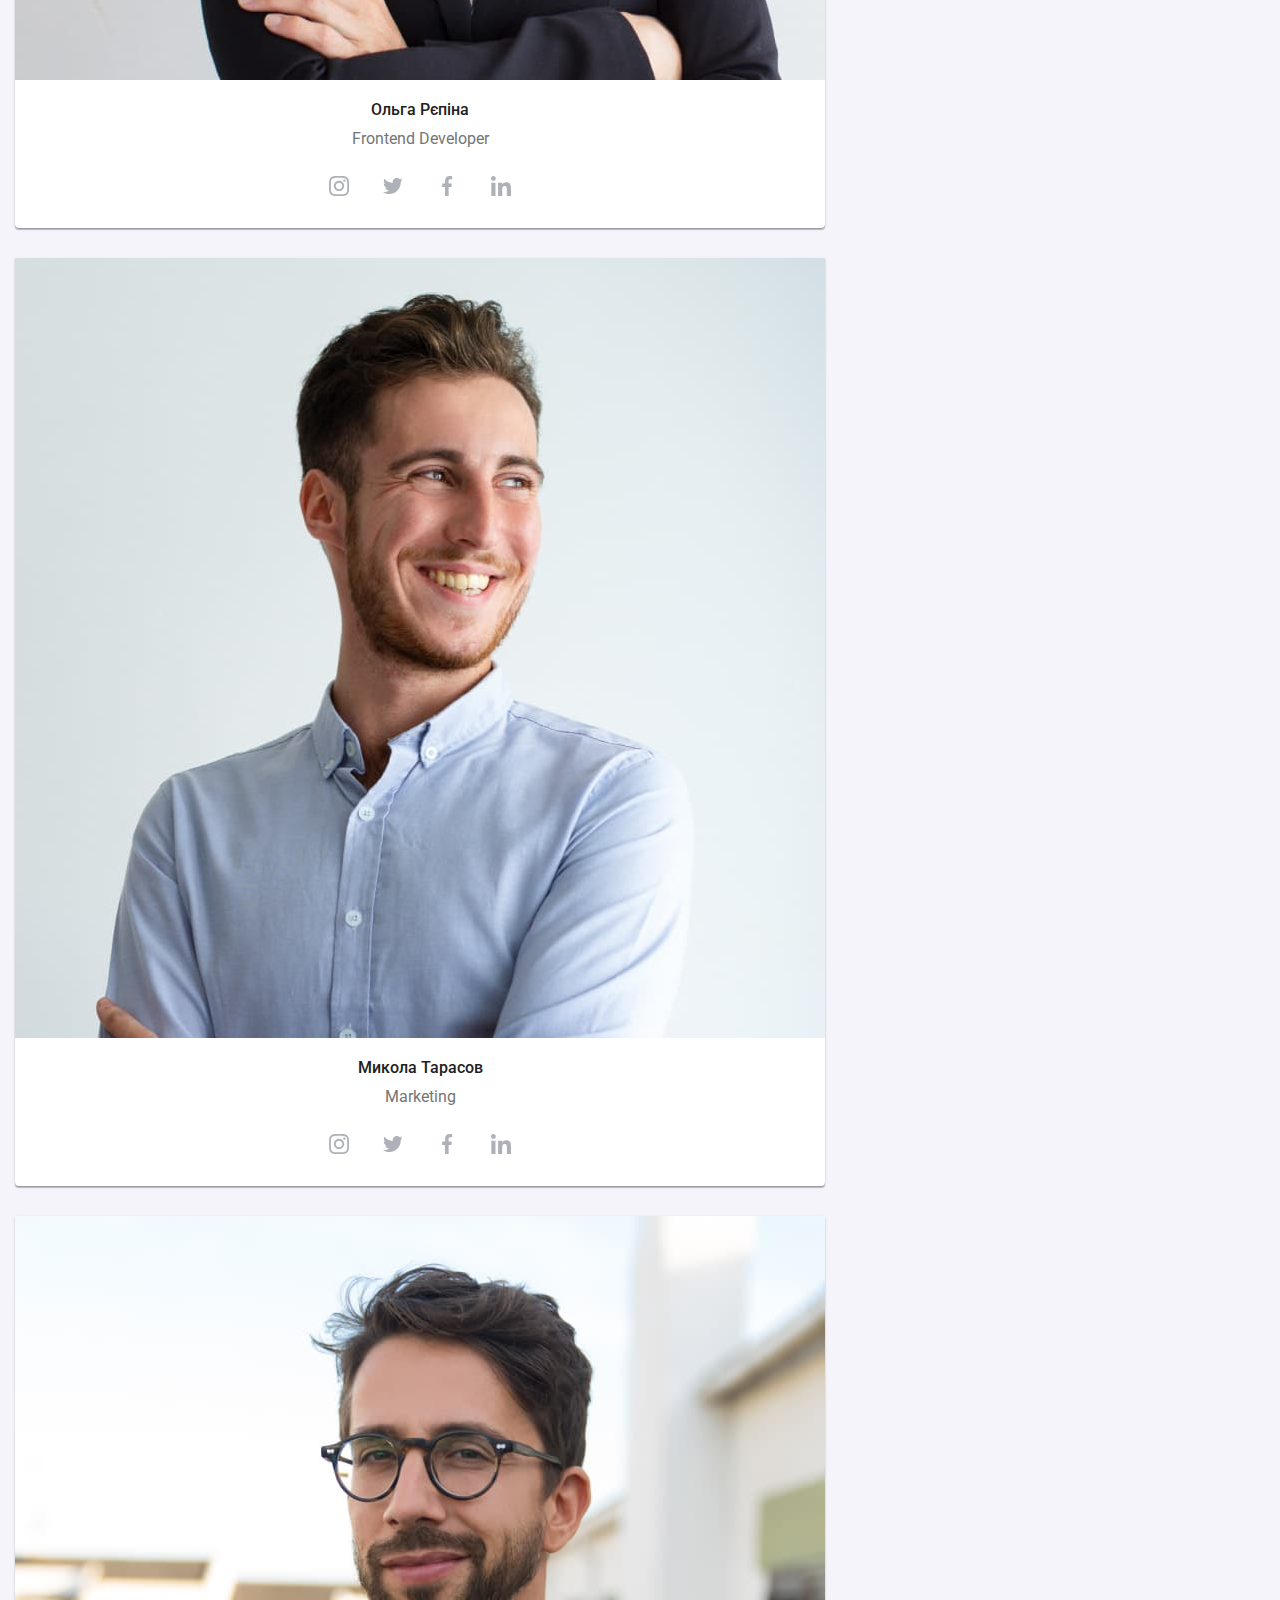
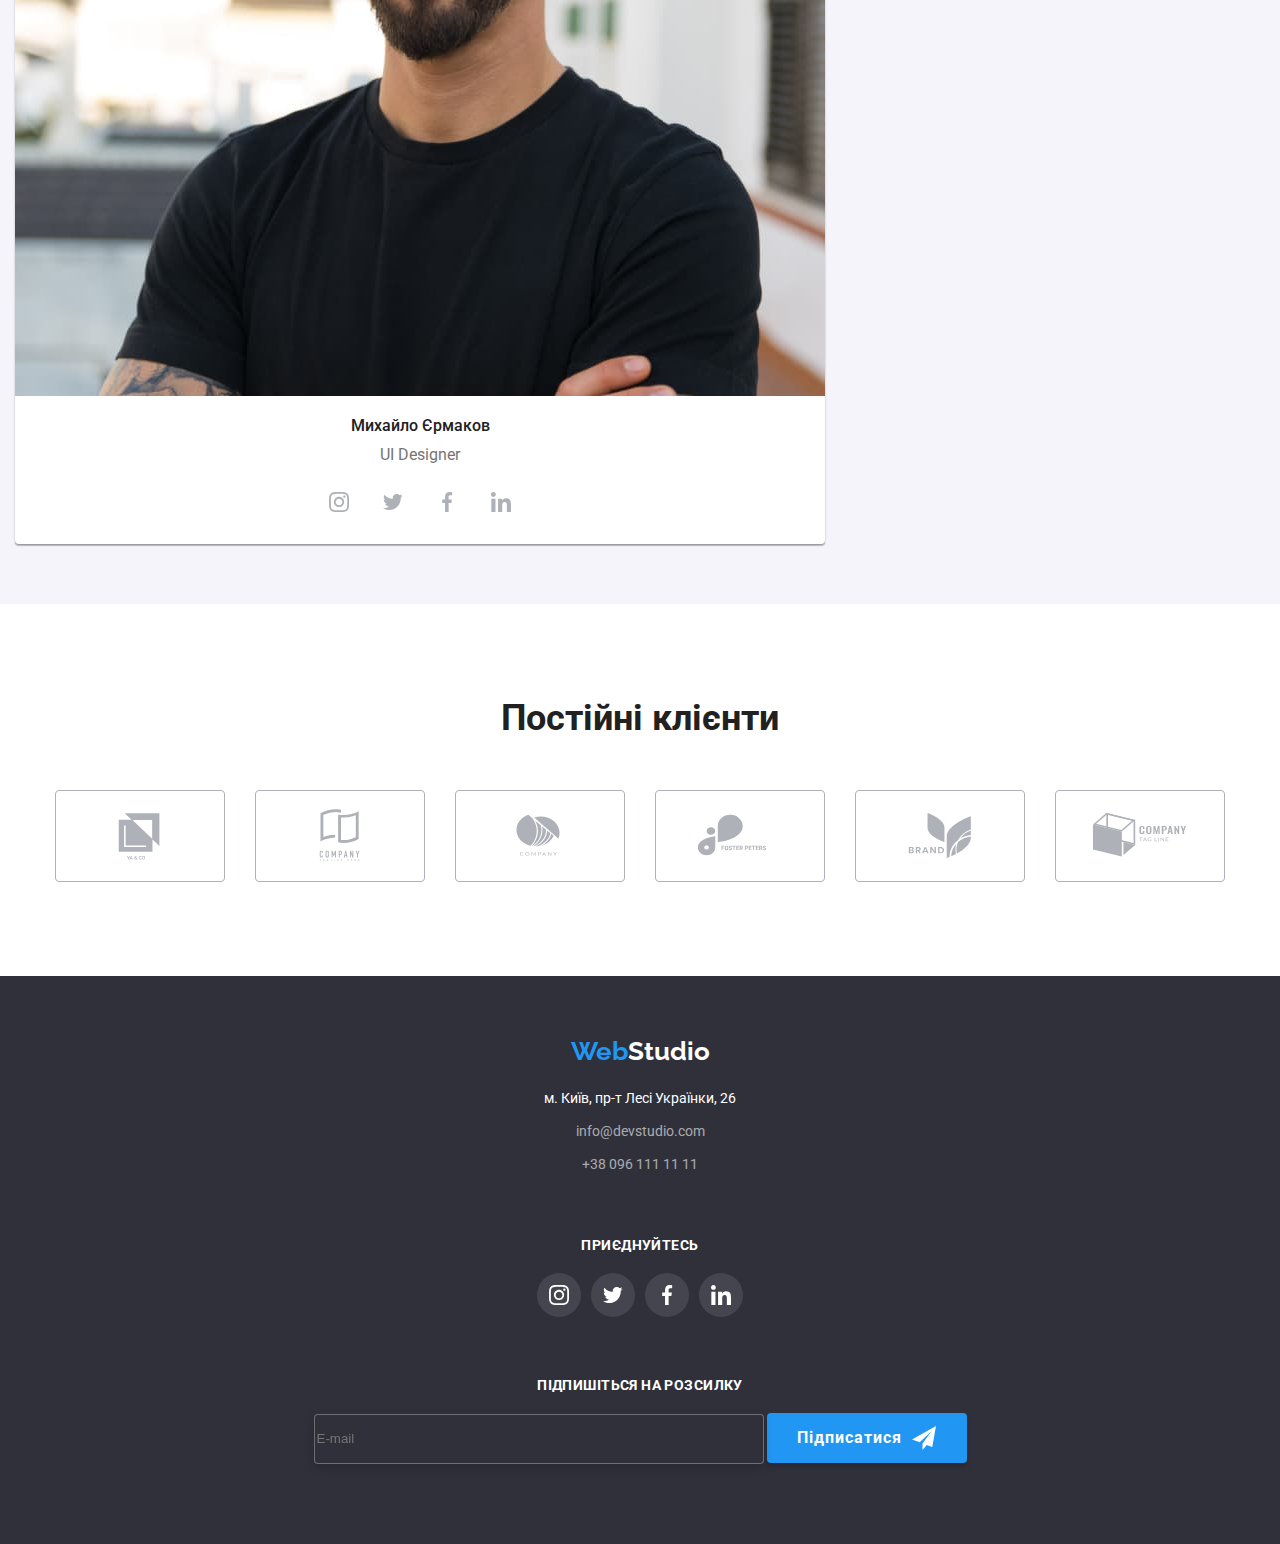
==== commit 005c8ec7: "menu" ====
--- a/index.html
+++ b/index.html
@@ -15,31 +15,59 @@
 	<header class="header">
 		<div class="container header_box">
             <a class="logo logo--header link" href="./index.html"><span class="logo_text">Web</span>Studio</a>
-            <nav>
-                <ul class="header_nav">
-                    <li class="header_list list"><a class="header_link header_link--akcent link" href="./index.html">Студія</a></li>
-                    <li class="header_list list"><a class="header_link link" href="./portfolio.html">Портфоліо</a></li>
-                    <li class="header_list list"><a class="header_link link" href="">Контакти</a></li>
-                </ul>
-            </nav>
-            <ul class="header-contakts">
-                <li class="header-contakts_item list">
-                    <a class="header-contakts_link link" href="mailto:info@devstudio.com">
-                        <svg class="header-contakts_logo" width="16" height="12">
-                            <use href="./images/svg-sprite.svg#envelope"></use>
+            <button class="menu_open-btn" type="button" data-menu-open>
+                <svg width="18" height="18">
+                    <use href="./images/svg-sprite.svg#close-btn"></use>
+                </svg>
+            </button>
+            <div class="header_backdrop is-hidden" data-menu>
+                <div class="menu">
+                    <button class="menu_close-btn" type="button" data-menu-close>
+                        <svg width="18" height="18">
+                            <use href="./images/svg-sprite.svg#close-btn"></use>
                         </svg>
-                        info@devstudio.com
-                    </a>
-                </li>
-                <li class="header-contakts_item list">
-                    <a class="header-contakts_link link" href="tel:+380961111111">
-                        <svg class="header-contakts_logo" width="10" height="16">
-                            <use href="./images/svg-sprite.svg#smartphone"></use>
-                        </svg>
-                        +38 096 111 11 11
-                    </a>
-                </li>
-            </ul>
+                    </button>
+                    <nav>
+                        <ul class="header_nav">
+                            <li class="header_list list"><a class="header_link header_link--akcent link" href="./index.html">Студія</a></li>
+                            <li class="header_list list"><a class="header_link link" href="./portfolio.html">Портфоліо</a></li>
+                            <li class="header_list list"><a class="header_link link" href="">Контакти</a></li>
+                        </ul>
+                    </nav>
+                    <ul class="header-contakts">
+                        <li class="header-contakts_item list">
+                            <a class="header-contakts_link link" href="mailto:info@devstudio.com">
+                                <svg class="header-contakts_logo" width="16" height="12">
+                                    <use href="./images/svg-sprite.svg#envelope"></use>
+                                </svg>
+                                info@devstudio.com
+                            </a>
+                        </li>
+                        <li class="header-contakts_item list">
+                            <a class="header-contakts_link link" href="tel:+380961111111">
+                                <svg class="header-contakts_logo" width="10" height="16">
+                                    <use href="./images/svg-sprite.svg#smartphone"></use>
+                                </svg>
+                                +38 096 111 11 11
+                            </a>
+                        </li>
+                    </ul>
+                    <ul class="header_socials">
+                        <li class="list">
+                            <a class="link" href="">Instagram</a>
+                        </li>
+                        <li class="list">
+                            <a class="link" href="">Twitter</a>
+                        </li>
+                        <li class="list">
+                            <a class="link" href="">Facebook</a>
+                        </li>
+                        <li class="list">
+                            <a class="link" href="">LinkedIn</a>
+                        </li>
+                    </ul>
+                </div>
+            </div>
         </div>
     </header>
     <main> 
@@ -434,6 +462,7 @@
             </form>
         </div>
     </div>
+    <script src="./js/menu.js"></script>
     <script src="./js/modal.js"></script>
 </body>
 </html>--- a/css/main.min.css
+++ b/css/main.min.css
@@ -1 +1 @@
-:root{--akcent-btn-color: #188CE8;--akcent-color: #2196F3;--akcent-text-color: #FFFFFF;--akcent-text-transperent: rgba(255, 255, 255, 0.6);--logo-bg-transperent: rgba(255, 255, 255, 0.1);--btn-color: #F5F4FA;--text-color: #212121;--text-color-primary: #757575;--hero-bg: #C4C4C4;--logos-color: #AFB1B8}html{box-sizing:border-box}*,*::before,*::after{box-sizing:inherit}h1,h2,h3,h4,h5,h6,p,ul{padding-left:0;margin-bottom:0;margin-top:0}body{font-family:"Roboto",sans-serif;font-size:14px;color:var(--text-color-primary);margin:0}img{display:block;max-width:100%;height:auto}.link{text-decoration:none}.list{list-style:none}.social_icon{fill:currentColor}.visually-hidden{position:absolute;white-space:nowrap;width:1px;height:1px;overflow:hidden;border:0;padding:0;clip:rect(0 0 0 0);-webkit-clip-path:inset(50%);clip-path:inset(50%);margin:-1px}.logo{font-family:"Raleway";font-weight:700;font-size:26px;line-height:1.2}.container{padding-left:15px;padding-right:15px;margin:0 auto}.logo--header{color:var(--text-color);margin-right:93px;padding-top:24px;padding-bottom:25px}.logo-text{color:var(--akcent-color)}.header{border-bottom:1px solid #ececec}.header_link{color:var(--text-color);font-weight:500;line-height:1.17;padding-top:32px;padding-bottom:32px;display:block;transition:color 250ms cubic-bezier(0.4, 0, 0.2, 1)}.header_link:hover,.header_link:focus{color:var(--akcent-color)}.header_link--akcent{color:var(--akcent-color);position:relative}.header_link--akcent::after{content:"";display:block;position:absolute;bottom:-1px;width:100%;height:4px;background:#2196f3;border-radius:2px}.header-contakts{padding-top:32px;padding-bottom:32px;margin-left:auto}.header-contakts_item{display:block;justify-content:center;align-content:center}.header-contakts_link{font-weight:500;line-height:1.17;color:var(--text-color-primary);align-items:center;transition:color 250ms cubic-bezier(0.4, 0, 0.2, 1)}.header-contakts_logo{fill:currentColor;margin-right:10px}.header-contakts_link:hover,.header-contakts_link:focus{color:var(--akcent-color)}.hero{background-color:var(--hero-bg);background-image:linear-gradient(rgba(47, 48, 58, 0.4), rgba(47, 48, 58, 0.4)),url(../images/hero-bg-img.jpg);background-size:cover;background-repeat:no-repeat;background-position:center;padding-top:200px;padding-bottom:200px;text-align:center}.hero_title{font-family:"Roboto",sans-serif;font-weight:900;font-size:44px;line-height:1.36;color:var(--akcent-text-color);text-transform:uppercase;margin:0 auto}.hero_button{margin-top:30px;font-family:inherit;font-weight:700;font-size:16px;line-height:1.87;color:var(--akcent-text-color);background-color:var(--akcent-color);cursor:pointer;border-radius:4px;box-shadow:0px 4px 4px rgba(0,0,0,.15);height:50px;min-width:216px;text-align:center;border:none;display:inline-flex;justify-content:center;align-items:center;transition:background-color 250ms cubic-bezier(0.4, 0, 0.2, 1)}.hero_button:hover,.hero_button:focus{background-color:var(--akcent-btn-color)}.feature{padding-top:94px;padding-bottom:94px}@media screen and (min-width: 768px){.feature_list{display:flex}}.feature_item{margin:15px}@media screen and (min-width: 768px){.feature_item{width:354px}}.feature_body{background-color:var(--btn-color);border-radius:4px;display:flex;align-items:center;justify-content:center;height:120px}.feature_title{margin-top:30px;font-size:14px;line-height:1.14;text-transform:uppercase;color:var(--text-color);text-align:center}.feature_desc{margin-top:10px;font-size:14px;font-weight:400;line-height:1.71}.cosanostra{text-align:center;padding-bottom:94px}@media screen and (max-width: 1199px){.cosanostra{display:none}}.cosanostra_title{font-size:36px;line-height:1.16;color:var(--text-color);margin-bottom:50px}.cosanostra_list{display:inline-flex}.cosanostra_item{position:relative}.cosanostra_item:not(:last-child){margin-right:30px}.cosanostra_image{display:block}.cosanostra_description{position:absolute;bottom:0;display:block;width:370px;height:70px;padding-top:27px;padding-bottom:27px;background:rgba(47,48,58,.8);font-style:normal;font-weight:700;font-size:14px;line-height:1.14;text-align:center;letter-spacing:.03em;text-transform:uppercase;color:var(--akcent-text-color)}.team{background:var(--btn-color);text-align:center;padding-top:94px;padding-bottom:94px}.team_title{font-size:36px;line-height:1.16;color:var(--text-color);margin-bottom:50px}@media screen and (min-width: 480px){.team_list{display:inline-flex;flex-wrap:wrap}}.team_item{background:#fff;box-shadow:0px 1px 3px rgba(0,0,0,.12),0px 1px 1px rgba(0,0,0,.14),0px 2px 1px rgba(0,0,0,.2);border-radius:0px 0px 4px 4px}.team_photo{display:block}.team_body{padding:20px 24px}.team_name{font-size:16px;font-weight:500;line-height:1.19;color:var(--text-color);margin-bottom:10px;text-align:center}.team_position{font-size:16px;line-height:1.19;color:var(--text-color-primary);margin-bottom:16px;text-align:center}.team_socials{display:flex;justify-content:center}.team-social_item:not(:last-child){margin-right:10px}.team-social_item{width:44px;height:44px}.team-social_link{display:flex;align-items:center;justify-content:center;width:100%;height:100%;border-radius:50%;color:var(--logos-color);transition:background-color 250ms cubic-bezier(0.4, 0, 0.2, 1),color 250ms cubic-bezier(0.4, 0, 0.2, 1)}.team-social_link:hover,.team-social_link:focus{background-color:var(--akcent-color);color:var(--akcent-text-color)}.client{text-align:center;padding-top:94px;padding-bottom:94px}.client_title{font-size:36px;line-height:1.16;color:var(--text-color);margin-bottom:50px}@media screen and (max-width: 1199px){.client_title{margin-bottom:15px}}.client_list{margin:-15px;display:inline-flex;flex-wrap:wrap}.client_item{height:92px;color:var(--logos-color);margin:15px}@media screen and (max-width: 767px){.client_item{width:calc((100% - 60px)/2)}}@media screen and (min-width: 768px){.client_item{width:calc((100% - 90px)/3)}}@media screen and (min-width: 1200px){.client_item{width:170px}}.client_link{display:flex;align-items:center;justify-content:center;width:100%;height:100%;color:var(--logos-color);border:1px solid var(--logos-color);border-radius:4px;transition:color 250ms cubic-bezier(0.4, 0, 0.2, 1),border-color 250ms cubic-bezier(0.4, 0, 0.2, 1)}.client_link:hover,.client_link:focus{border-color:var(--akcent-color);color:var(--akcent-color)}.client_logo{fill:currentColor}.footer{background-color:#2f303a;padding:60px 0}.footer_section{text-align:center}.logo_text{color:var(--akcent-color)}.logo_footer{display:block;color:var(--akcent-text-color);margin-bottom:20px}.address_list:not(:first-child){margin-top:9px}.address_footer{display:inline-block;width:231px;color:var(--akcent-text-color);font-family:"Roboto",sans-serif;font-style:normal;line-height:1.71;transition:color 250ms cubic-bezier(0.4, 0, 0.2, 1)}.contacts_footer{color:var(--akcent-text-transperent);font-family:"Roboto",sans-serif;font-style:normal;line-height:1.71;transition:color 250ms cubic-bezier(0.4, 0, 0.2, 1)}.address_footer:hover,.address_footer:focus,.contacts_footer:hover,.contacts_footer:focus{color:var(--akcent-color)}.footer-socials{box-sizing:border-box;margin-bottom:60px;margin-top:60px}.footer-social_tabs{display:flex;justify-content:center}.socials_title{display:block;font-size:14px;line-height:1.16;letter-spacing:.03em;color:var(--akcent-text-color);margin-bottom:20px;text-transform:uppercase}.footer_tabs{display:flex;justify-content:center}.footer-social_link{display:flex;align-items:center;justify-content:center;width:100%;height:100%;border-radius:50%;color:var(--akcent-text-color);background-color:var(--logo-bg-transperent);transition:background-color 250ms cubic-bezier(0.4, 0, 0.2, 1)}.footer-social_link:hover,.footer-social_link:focus{background-color:var(--akcent-color)}.footer-social_item:not(:last-child){margin-right:10px}.footer-social_item{width:44px;height:44px}.subscription-form_caption{display:block;letter-spacing:.03em;text-transform:uppercase;color:var(--akcent-text-color);margin-bottom:20px}.subscription-form_input{display:inline-block;height:50px;border:1px solid rgba(255,255,255,.3);filter:drop-shadow(0px 4px 4px rgba(0, 0, 0, 0.15));border-radius:4px;cursor:pointer;background:#2f303a;color:var(--akcent-text-color);transition:outline 250ms cubic-bezier(0.4, 0, 0.2, 1);width:450px;margin-bottom:20px}.subscription-form_input:hover,.subscription-form_input:focus{outline:1px solid var(--akcent-color)}.subscription-form_button{display:inline-flex;justify-content:center;align-items:center;width:200px;height:50px;box-shadow:0px 4px 4px rgba(0,0,0,.15);border-radius:4px;border:none;font-family:inherit;font-weight:700;font-size:16px;line-height:1.87;color:var(--akcent-text-color);background-color:var(--akcent-color);cursor:pointer;letter-spacing:.06em;transition:background-color 250ms cubic-bezier(0.4, 0, 0.2, 1)}.subscription-form_button:hover,.subscription-form_button:focus{background-color:var(--akcent-btn-color)}.subscription-form_icon{margin-left:10px}.backdrop{position:fixed;top:0;left:0;width:100%;height:100%;background-color:rgba(0,0,0,.2);transition:opacity 250ms cubic-bezier(0.4, 0, 0.2, 1)}.backdrop.is-hidden{opacity:0;pointer-events:none;visibility:hidden}.modal{position:absolute;top:50%;left:50%;transform:translate(-50%, -50%);width:528px;height:581px;padding:40px;background:#fff;box-shadow:0px 1px 3px rgba(0,0,0,.12),0px 1px 1px rgba(0,0,0,.14),0px 2px 1px rgba(0,0,0,.2);border-radius:4px;text-align:center}.modal-close-btn{position:absolute;top:8px;right:8px;display:flex;align-items:center;justify-content:center;width:30px;height:30px;border-radius:50%;background:#fff;border:1px solid rgba(0,0,0,.1);outline:none;cursor:pointer}.modal-close-btn:hover,.modal-close-btn:focus{fill:var(--akcent-btn-color)}.form-logo{display:block;width:448px;font-size:20px;line-height:1.17;text-align:center;letter-spacing:.03em;color:var(--text-color);margin-bottom:12px}.form-label{display:block;text-align:start;font-weight:400;font-size:12px;line-height:1.16;letter-spacing:.01em;color:var(--text-color-primary);margin-bottom:10px}.form-thumb{position:relative}.form-image{position:absolute;top:50%;left:12px;transform:translateY(-50%)}.form-input{display:block;width:100%;height:40px;margin-top:4px;border:1px solid rgba(33,33,33,.2);border-radius:4px;padding-left:42px;cursor:pointer}.form-input:focus,.form-input:hover,.form-coments:focus,.form-coments:hover{outline:1px solid var(--akcent-color)}.form-input:focus+.form-image,.form-input:hover+.form-image{fill:var(--akcent-color)}.form-coments{display:block;width:100%;height:120px;margin-top:4px;border:1px solid rgba(33,33,33,.2);border-radius:4px;resize:none;padding:12px 16px;font-family:"Roboto";font-size:12px;line-height:14px;letter-spacing:.01em}.checkbox-label{display:flex;justify-content:center;align-items:center;margin-top:20px;font-size:14px;line-height:1.71;letter-spacing:.03em}.checkbox{-webkit-appearance:none;-moz-appearance:none;appearance:none}.checkbox-icon{display:inline-block;width:16px;height:15px;border:1.8px solid var(--text-color);border-radius:1.7px;margin-right:7px}.checkbox-link{margin-left:10px;color:var(--akcent-color)}.checkbox:checked+.checkbox-icon{background:var(--akcent-color);background-image:url(../images/icon-check.svg);background-size:contain;background-origin:border-box;border-color:var(--akcent-color)}.signup-button{margin-top:30px;font-family:inherit;font-weight:700;font-size:16px;line-height:1.87;color:var(--akcent-text-color);background-color:var(--akcent-color);cursor:pointer;border-radius:4px;box-shadow:0px 4px 4px rgba(0,0,0,.15);height:50px;min-width:200px;letter-spacing:.06em;border:none;transition:background-color 250ms cubic-bezier(0.4, 0, 0.2, 1)}.signup-button:hover,.signup-button:focus{background-color:var(--akcent-btn-color)}.portpholio{padding-top:94px;padding-bottom:94px}.filter{display:flex;justify-content:center}.filter_item:not(:first-child){margin-left:8px}.filter_button{font-family:inherit;font-weight:500;font-size:16px;line-height:1.6;cursor:pointer;background-color:var(--btn-color);border:0 none rgba(0,0,0,0);border-radius:4px;padding:6px 22px;transition:background-color 250ms cubic-bezier(0.4, 0, 0.2, 1),color 250ms cubic-bezier(0.4, 0, 0.2, 1),box-shadow 250ms cubic-bezier(0.4, 0, 0.2, 1)}.filter_button:hover,.filter_button:focus{background-color:var(--akcent-color);color:var(--akcent-text-color);box-shadow:0px 4px 4px rgba(0,0,0,.15)}.project{margin-top:50px;box-sizing:content-box;display:flex;flex-wrap:wrap;gap:30px}.project_item{flex-basis:calc((100% - 60px)/3)}.project_link{display:block;color:inherit}.project_link:hover,.project_link:focus{box-shadow:0px 1px 1px rgba(0,0,0,.12),0px 4px 4px rgba(0,0,0,.06),1px 4px 6px rgba(0,0,0,.16)}.project_link:hover .project_annotation,.project_link:focus .project_annotation{opacity:1;transform:translateY(0)}.project_thumb{position:relative;overflow:hidden}.project_image{display:block}.project_annotation{position:absolute;bottom:0;transform:translateY(100%);transition:transform 500ms cubic-bezier(0.4, 0, 0.2, 1),opacity 500ms cubic-bezier(0.4, 0, 0.2, 1);display:flex;justify-content:center;align-items:center;font-size:18px;line-height:1.55;letter-spacing:.03em;color:var(--akcent-text-color);opacity:0;padding:63px 24px;background:rgba(33,150,243,.9)}.project_titlelist{padding:20px 24px;border-left:1px solid #eee;border-right:1px solid #eee;border-bottom:1px solid #eee}.project_title{font-size:18px;line-height:2;color:var(--text-color);margin-bottom:4px}.project_description{color:var(--text-color2);font-size:16px;line-height:1.87}/*# sourceMappingURL=main.min.css.map */+:root{--akcent-btn-color: #188CE8;--akcent-color: #2196F3;--akcent-text-color: #FFFFFF;--akcent-text-transperent: rgba(255, 255, 255, 0.6);--logo-bg-transperent: rgba(255, 255, 255, 0.1);--btn-color: #F5F4FA;--text-color: #212121;--text-color-primary: #757575;--hero-bg: #C4C4C4;--logos-color: #AFB1B8}html{box-sizing:border-box}*,*::before,*::after{box-sizing:inherit}h1,h2,h3,h4,h5,h6,p,ul{padding-left:0;margin-bottom:0;margin-top:0}body{font-family:"Roboto",sans-serif;font-size:14px;color:var(--text-color-primary);margin:0}body.menu_open{overflow:hidden}img{display:block;max-width:100%;height:auto}.link{text-decoration:none}.list{list-style:none}.social_icon{fill:currentColor}.visually-hidden{position:absolute;white-space:nowrap;width:1px;height:1px;overflow:hidden;border:0;padding:0;clip:rect(0 0 0 0);-webkit-clip-path:inset(50%);clip-path:inset(50%);margin:-1px}.logo{font-family:"Raleway";font-weight:700;font-size:26px;line-height:1.2}.container{padding-left:15px;padding-right:15px;margin:0 auto}.logo--header{color:var(--text-color)}.logo-text{color:var(--akcent-color)}.header{border-bottom:1px solid #ececec}.header_list{display:flex}.header_link{color:var(--text-color);font-weight:500;line-height:1.17;padding-top:32px;padding-bottom:32px;display:block;transition:color 250ms cubic-bezier(0.4, 0, 0.2, 1)}.header_link:hover,.header_link:focus{color:var(--akcent-color)}.header_link--akcent{color:var(--akcent-color);position:relative}.header_link--akcent::after{content:"";display:block;position:absolute;bottom:-1px;width:100%;height:4px;background:#2196f3;border-radius:2px;display:none}.header-contakts{padding-top:32px;padding-bottom:32px;margin-left:auto;display:inline-flex;flex-direction:column-reverse}.header-contakts_item{display:block;justify-content:center;align-content:center}.header-contakts_link{font-weight:500;line-height:1.17;color:var(--text-color-primary);align-items:center;transition:color 250ms cubic-bezier(0.4, 0, 0.2, 1)}.header-contakts_logo{fill:currentColor;margin-right:10px;display:none}.header-contakts_link:hover,.header-contakts_link:focus{color:var(--akcent-color)}.header_socials{display:flex}.header_backdrop{position:fixed;top:0;left:0;width:100%;height:100%;background-color:rgba(0,0,0,.2);transition:opacity 250ms cubic-bezier(0.4, 0, 0.2, 1)}.header_backdrop.is-hidden{opacity:0;pointer-events:none;visibility:hidden}.header .menu{position:absolute;background:#fff;padding:20px;width:100%;height:100%}.hero{background-color:var(--hero-bg);background-image:linear-gradient(rgba(47, 48, 58, 0.4), rgba(47, 48, 58, 0.4)),url(../images/Header-img.jpg);background-size:cover;background-repeat:no-repeat;background-position:center;padding-top:200px;padding-bottom:200px;text-align:center}@media screen and (max-width: 767px){.hero{background-image:linear-gradient(rgba(47, 48, 58, 0.4), rgba(47, 48, 58, 0.4)),url(../images/Header-mob-img.jpg)}}.hero_title{font-family:"Roboto",sans-serif;font-weight:900;color:var(--akcent-text-color);text-transform:uppercase;margin:0 auto;font-size:26px;line-height:1.6}.hero_button{margin-top:30px;font-family:inherit;font-weight:700;font-size:16px;line-height:1.87;color:var(--akcent-text-color);background-color:var(--akcent-color);cursor:pointer;border-radius:4px;box-shadow:0px 4px 4px rgba(0,0,0,.15);height:50px;min-width:216px;text-align:center;border:none;display:inline-flex;justify-content:center;align-items:center;transition:background-color 250ms cubic-bezier(0.4, 0, 0.2, 1)}.hero_button:hover,.hero_button:focus{background-color:var(--akcent-btn-color)}.feature{padding-top:60px;padding-bottom:60px}@media screen and (min-width: 768px){.feature_list{display:flex}}@media screen and (min-width: 768px){.feature_item{width:354px}}.feature_item:not(:last-child){margin-bottom:30px}.feature_body{background-color:var(--btn-color);border-radius:4px;display:flex;align-items:center;justify-content:center;height:120px}.feature_title{margin-top:30px;font-size:14px;line-height:1.14;text-transform:uppercase;color:var(--text-color);text-align:center}.feature_desc{margin-top:10px;font-size:14px;font-weight:400;line-height:1.71}.cosanostra{text-align:center;padding-bottom:94px}@media screen and (max-width: 1199px){.cosanostra{display:none}}.cosanostra_title{font-size:36px;line-height:1.16;color:var(--text-color);margin-bottom:50px}.cosanostra_list{display:inline-flex}.cosanostra_item{position:relative}.cosanostra_item:not(:last-child){margin-right:30px}.cosanostra_image{display:block}.cosanostra_description{position:absolute;bottom:0;display:block;width:370px;height:70px;padding-top:27px;padding-bottom:27px;background:rgba(47,48,58,.8);font-style:normal;font-weight:700;font-size:14px;line-height:1.14;text-align:center;letter-spacing:.03em;text-transform:uppercase;color:var(--akcent-text-color)}.team{background:var(--btn-color);text-align:center;padding-top:60px;padding-bottom:60px}.team_title{font-size:36px;line-height:1.16;color:var(--text-color)}@media screen and (min-width: 480px){.team_list{display:inline-flex;flex-wrap:wrap}}.team_item{background:#fff;box-shadow:0px 1px 3px rgba(0,0,0,.12),0px 1px 1px rgba(0,0,0,.14),0px 2px 1px rgba(0,0,0,.2);border-radius:0px 0px 4px 4px;margin-top:30px}.team_photo{display:block}.team_body{padding:20px 24px}.team_name{font-size:16px;font-weight:500;line-height:1.19;color:var(--text-color);margin-bottom:10px;text-align:center}.team_position{font-size:16px;line-height:1.19;color:var(--text-color-primary);margin-bottom:16px;text-align:center}.team_socials{display:flex;justify-content:center}.team-social_item:not(:last-child){margin-right:10px}.team-social_item{width:44px;height:44px}.team-social_link{display:flex;align-items:center;justify-content:center;width:100%;height:100%;border-radius:50%;color:var(--logos-color);transition:background-color 250ms cubic-bezier(0.4, 0, 0.2, 1),color 250ms cubic-bezier(0.4, 0, 0.2, 1)}.team-social_link:hover,.team-social_link:focus{background-color:var(--akcent-color);color:var(--akcent-text-color)}.client{text-align:center;padding-top:94px;padding-bottom:94px}.client_title{font-size:36px;line-height:1.16;color:var(--text-color);margin-bottom:50px}@media screen and (max-width: 1199px){.client_title{margin-bottom:15px}}.client_list{margin:-15px;display:inline-flex;flex-wrap:wrap}.client_item{height:92px;color:var(--logos-color);margin:15px}@media screen and (max-width: 767px){.client_item{width:calc((100% - 60px)/2)}}@media screen and (min-width: 768px){.client_item{width:calc((100% - 90px)/3)}}@media screen and (min-width: 1200px){.client_item{width:170px}}.client_link{display:flex;align-items:center;justify-content:center;width:100%;height:100%;color:var(--logos-color);border:1px solid var(--logos-color);border-radius:4px;transition:color 250ms cubic-bezier(0.4, 0, 0.2, 1),border-color 250ms cubic-bezier(0.4, 0, 0.2, 1)}.client_link:hover,.client_link:focus{border-color:var(--akcent-color);color:var(--akcent-color)}.client_logo{fill:currentColor}.footer{background-color:#2f303a;padding:60px 0}.footer_section{text-align:center}.logo_text{color:var(--akcent-color)}.logo_footer{display:block;color:var(--akcent-text-color);margin-bottom:20px}.address_list:not(:first-child){margin-top:9px}.address_footer{display:inline-block;width:231px;color:var(--akcent-text-color);font-family:"Roboto",sans-serif;font-style:normal;line-height:1.71;transition:color 250ms cubic-bezier(0.4, 0, 0.2, 1)}.contacts_footer{color:var(--akcent-text-transperent);font-family:"Roboto",sans-serif;font-style:normal;line-height:1.71;transition:color 250ms cubic-bezier(0.4, 0, 0.2, 1)}.address_footer:hover,.address_footer:focus,.contacts_footer:hover,.contacts_footer:focus{color:var(--akcent-color)}.footer-socials{box-sizing:border-box;margin-bottom:60px;margin-top:60px}.footer-social_tabs{display:flex;justify-content:center}.socials_title{display:block;font-size:14px;line-height:1.16;letter-spacing:.03em;color:var(--akcent-text-color);margin-bottom:20px;text-transform:uppercase}.footer_tabs{display:flex;justify-content:center}.footer-social_link{display:flex;align-items:center;justify-content:center;width:100%;height:100%;border-radius:50%;color:var(--akcent-text-color);background-color:var(--logo-bg-transperent);transition:background-color 250ms cubic-bezier(0.4, 0, 0.2, 1)}.footer-social_link:hover,.footer-social_link:focus{background-color:var(--akcent-color)}.footer-social_item:not(:last-child){margin-right:10px}.footer-social_item{width:44px;height:44px}.subscription-form_caption{display:block;letter-spacing:.03em;text-transform:uppercase;color:var(--akcent-text-color);margin-bottom:20px}.subscription-form_input{display:inline-block;height:50px;border:1px solid rgba(255,255,255,.3);filter:drop-shadow(0px 4px 4px rgba(0, 0, 0, 0.15));border-radius:4px;cursor:pointer;background:#2f303a;color:var(--akcent-text-color);transition:outline 250ms cubic-bezier(0.4, 0, 0.2, 1);max-width:450px;width:100%;margin-bottom:20px}.subscription-form_input:hover,.subscription-form_input:focus{outline:1px solid var(--akcent-color)}.subscription-form_button{display:inline-flex;justify-content:center;align-items:center;width:200px;height:50px;box-shadow:0px 4px 4px rgba(0,0,0,.15);border-radius:4px;border:none;font-family:inherit;font-weight:700;font-size:16px;line-height:1.87;color:var(--akcent-text-color);background-color:var(--akcent-color);cursor:pointer;letter-spacing:.06em;transition:background-color 250ms cubic-bezier(0.4, 0, 0.2, 1)}.subscription-form_button:hover,.subscription-form_button:focus{background-color:var(--akcent-btn-color)}.subscription-form_icon{margin-left:10px}.backdrop{position:fixed;top:0;left:0;width:100%;height:100%;background-color:rgba(0,0,0,.2);transition:opacity 250ms cubic-bezier(0.4, 0, 0.2, 1)}.backdrop.is-hidden{opacity:0;pointer-events:none;visibility:hidden}.modal{position:absolute;top:50%;left:50%;transform:translate(-50%, -50%);max-width:450px;width:100%;height:609px;padding:40px;background:#fff;box-shadow:0px 1px 3px rgba(0,0,0,.12),0px 1px 1px rgba(0,0,0,.14),0px 2px 1px rgba(0,0,0,.2);border-radius:4px;text-align:center}.modal-close-btn{position:absolute;top:8px;right:8px;display:flex;align-items:center;justify-content:center;width:30px;height:30px;border-radius:50%;background:#fff;border:1px solid rgba(0,0,0,.1);outline:none;cursor:pointer}.modal-close-btn:hover,.modal-close-btn:focus{fill:var(--akcent-btn-color)}.form-logo{display:block;font-size:20px;line-height:1.5;text-align:center;letter-spacing:.03em;color:var(--text-color);margin-bottom:12px}.form-label{display:block;text-align:start;font-weight:400;font-size:12px;line-height:1.16;letter-spacing:.01em;color:var(--text-color-primary);margin-bottom:10px}.form-thumb{position:relative}.form-image{position:absolute;top:50%;left:12px;transform:translateY(-50%)}.form-input{display:block;width:100%;height:40px;margin-top:4px;border:1px solid rgba(33,33,33,.2);border-radius:4px;padding-left:42px;cursor:pointer}.form-input:focus,.form-input:hover,.form-coments:focus,.form-coments:hover{outline:1px solid var(--akcent-color)}.form-input:focus+.form-image,.form-input:hover+.form-image{fill:var(--akcent-color)}.form-coments{display:block;width:100%;height:120px;margin-top:4px;border:1px solid rgba(33,33,33,.2);border-radius:4px;resize:none;padding:12px 16px;font-family:"Roboto";font-size:12px;line-height:14px;letter-spacing:.01em}.checkbox-label{display:flex;justify-content:center;align-items:center;margin-top:20px;letter-spacing:.03em;font-size:12px;line-height:1.17}.checkbox{-webkit-appearance:none;-moz-appearance:none;appearance:none}.checkbox-icon{display:inline-block;width:16px;height:15px;border:1.8px solid var(--text-color);border-radius:1.7px;margin-right:7px}.checkbox-link{margin-left:10px;color:var(--akcent-color)}.checkbox:checked+.checkbox-icon{background:var(--akcent-color);background-image:url(../images/icon-check.svg);background-size:contain;background-origin:border-box;border-color:var(--akcent-color)}.signup-button{margin-top:30px;font-family:inherit;font-weight:700;font-size:16px;line-height:1.87;color:var(--akcent-text-color);background-color:var(--akcent-color);cursor:pointer;border-radius:4px;box-shadow:0px 4px 4px rgba(0,0,0,.15);height:50px;min-width:200px;letter-spacing:.06em;border:none;transition:background-color 250ms cubic-bezier(0.4, 0, 0.2, 1)}.signup-button:hover,.signup-button:focus{background-color:var(--akcent-btn-color)}.portpholio{padding-top:94px;padding-bottom:94px}.filter{display:flex;justify-content:center}.filter_item:not(:first-child){margin-left:8px}.filter_button{font-family:inherit;font-weight:500;font-size:16px;line-height:1.6;cursor:pointer;background-color:var(--btn-color);border:0 none rgba(0,0,0,0);border-radius:4px;padding:6px 22px;transition:background-color 250ms cubic-bezier(0.4, 0, 0.2, 1),color 250ms cubic-bezier(0.4, 0, 0.2, 1),box-shadow 250ms cubic-bezier(0.4, 0, 0.2, 1)}.filter_button:hover,.filter_button:focus{background-color:var(--akcent-color);color:var(--akcent-text-color);box-shadow:0px 4px 4px rgba(0,0,0,.15)}.project{margin-top:50px;box-sizing:content-box;display:flex;flex-wrap:wrap;gap:30px}.project_item{flex-basis:calc((100% - 60px)/3)}.project_link{display:block;color:inherit}.project_link:hover,.project_link:focus{box-shadow:0px 1px 1px rgba(0,0,0,.12),0px 4px 4px rgba(0,0,0,.06),1px 4px 6px rgba(0,0,0,.16)}.project_link:hover .project_annotation,.project_link:focus .project_annotation{opacity:1;transform:translateY(0)}.project_thumb{position:relative;overflow:hidden}.project_image{display:block}.project_annotation{position:absolute;bottom:0;transform:translateY(100%);transition:transform 500ms cubic-bezier(0.4, 0, 0.2, 1),opacity 500ms cubic-bezier(0.4, 0, 0.2, 1);display:flex;justify-content:center;align-items:center;font-size:18px;line-height:1.55;letter-spacing:.03em;color:var(--akcent-text-color);opacity:0;padding:63px 24px;background:rgba(33,150,243,.9)}.project_titlelist{padding:20px 24px;border-left:1px solid #eee;border-right:1px solid #eee;border-bottom:1px solid #eee}.project_title{font-size:18px;line-height:2;color:var(--text-color);margin-bottom:4px}.project_description{color:var(--text-color2);font-size:16px;line-height:1.87}/*# sourceMappingURL=main.min.css.map */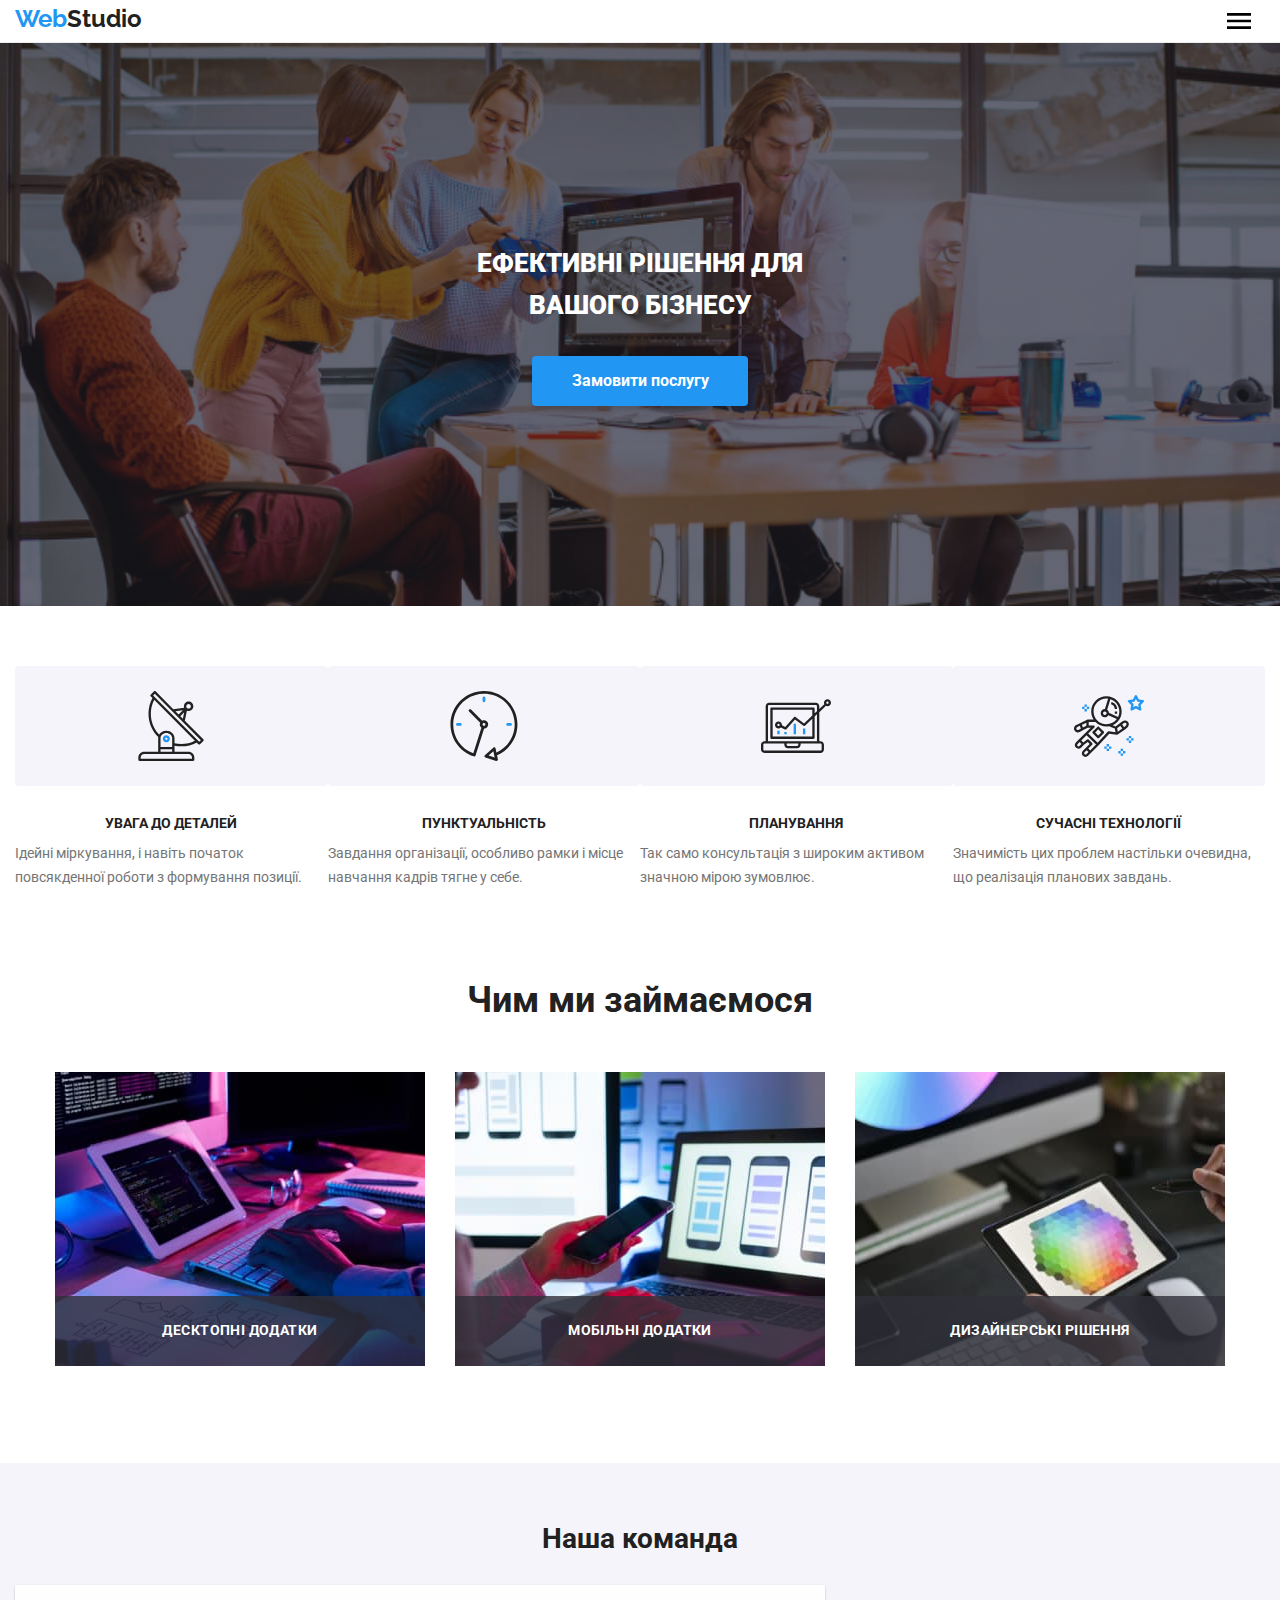
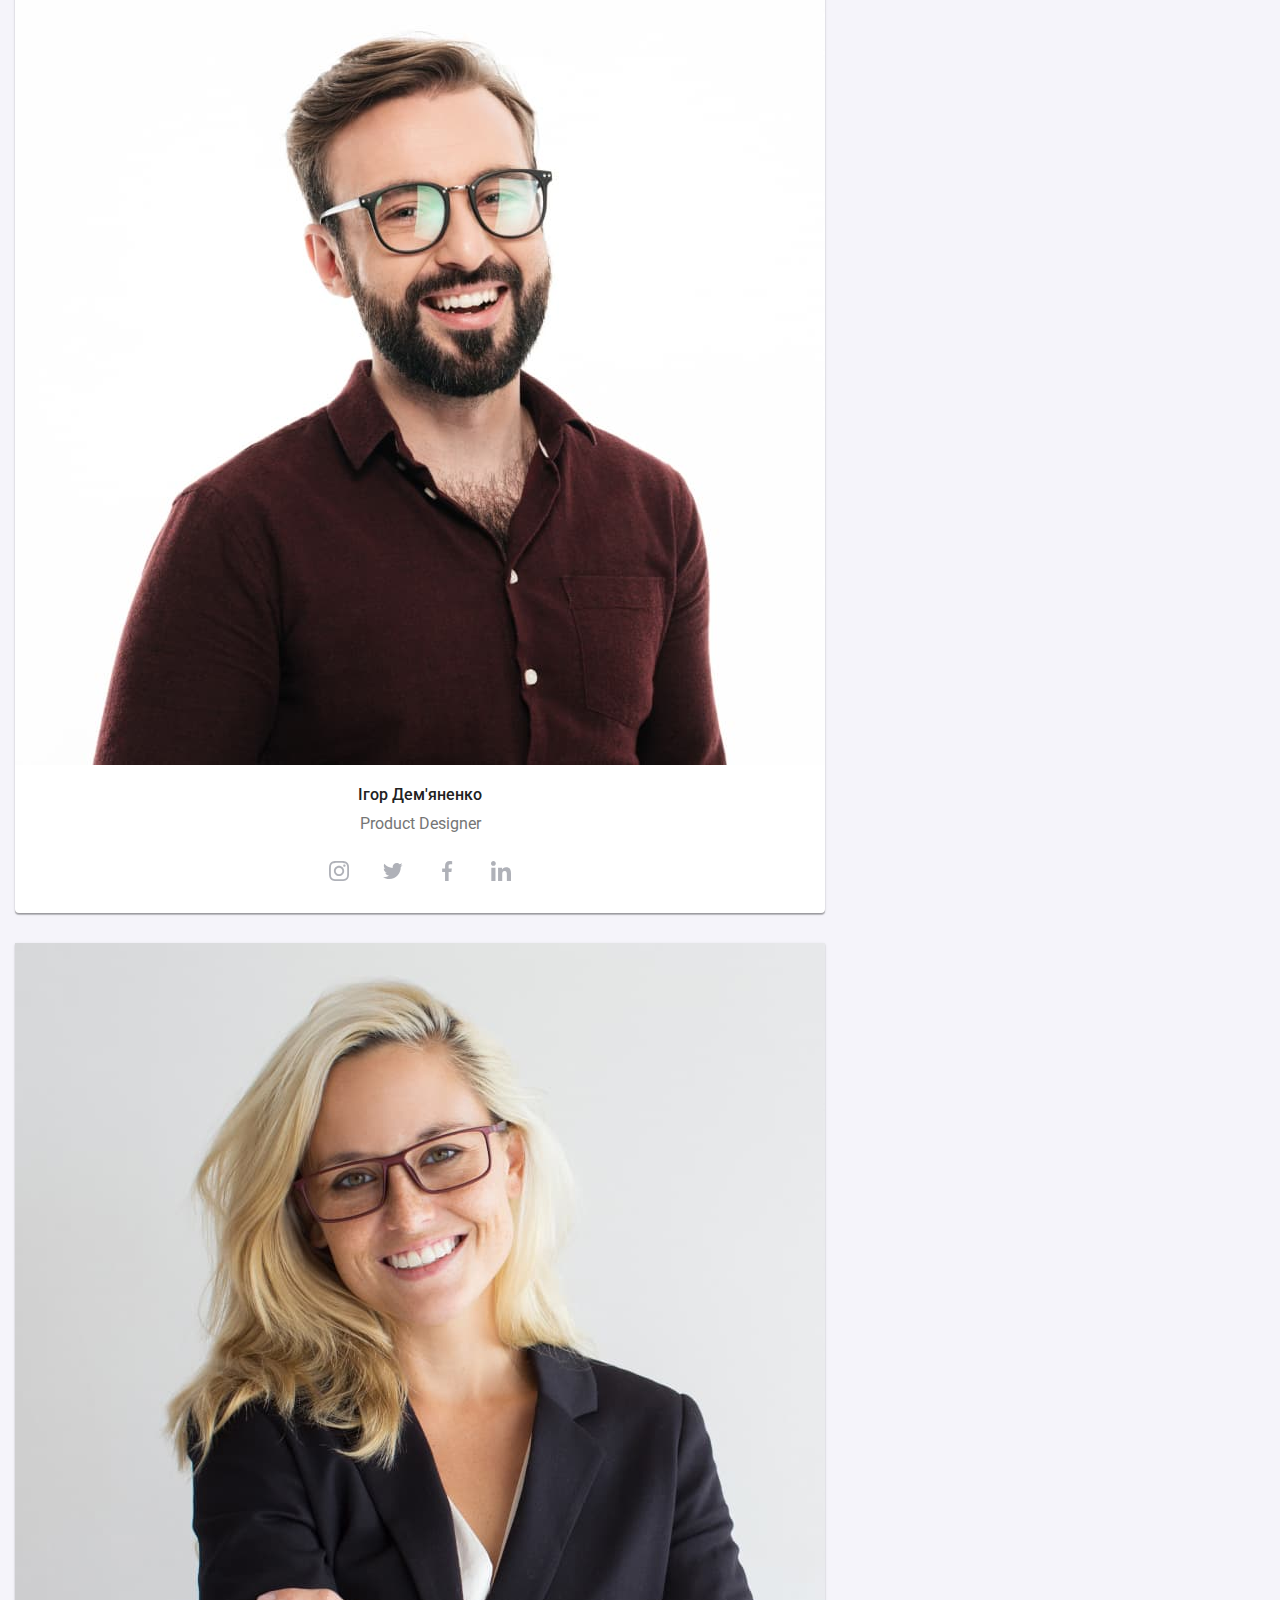
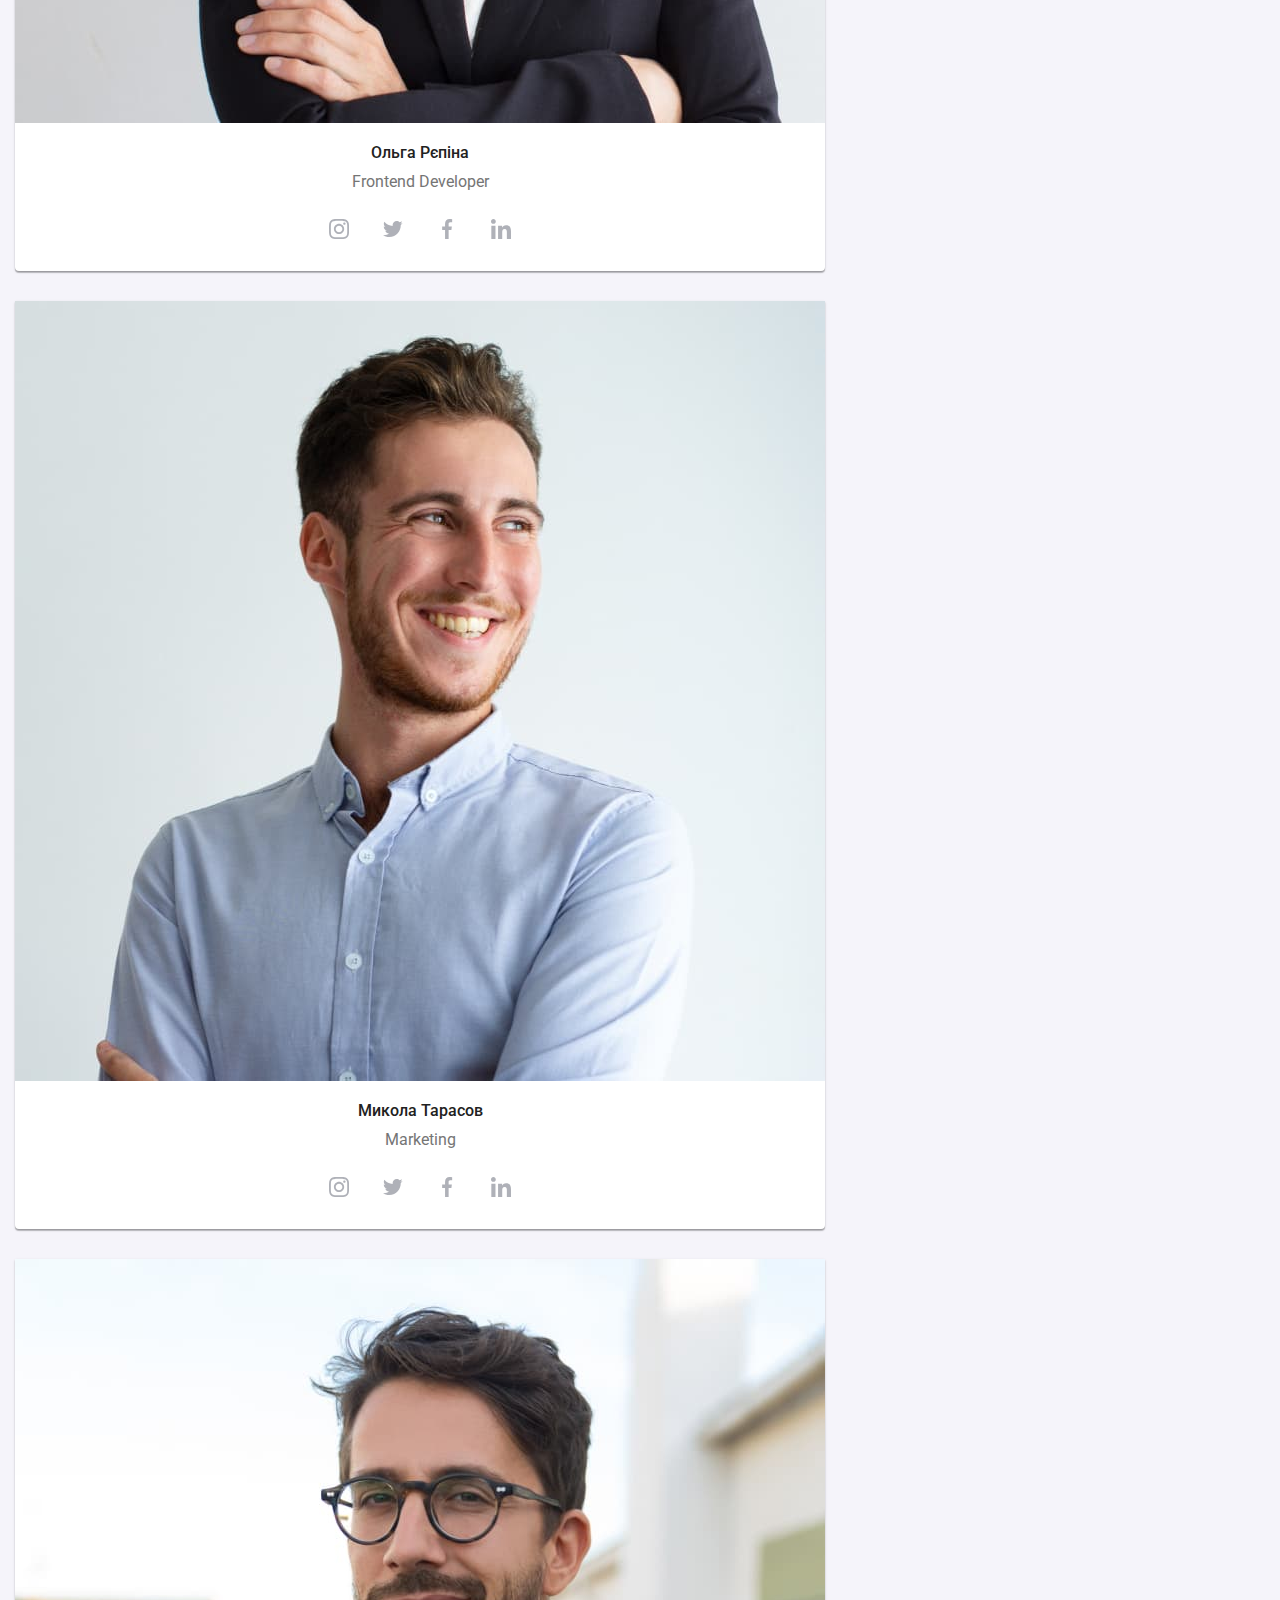
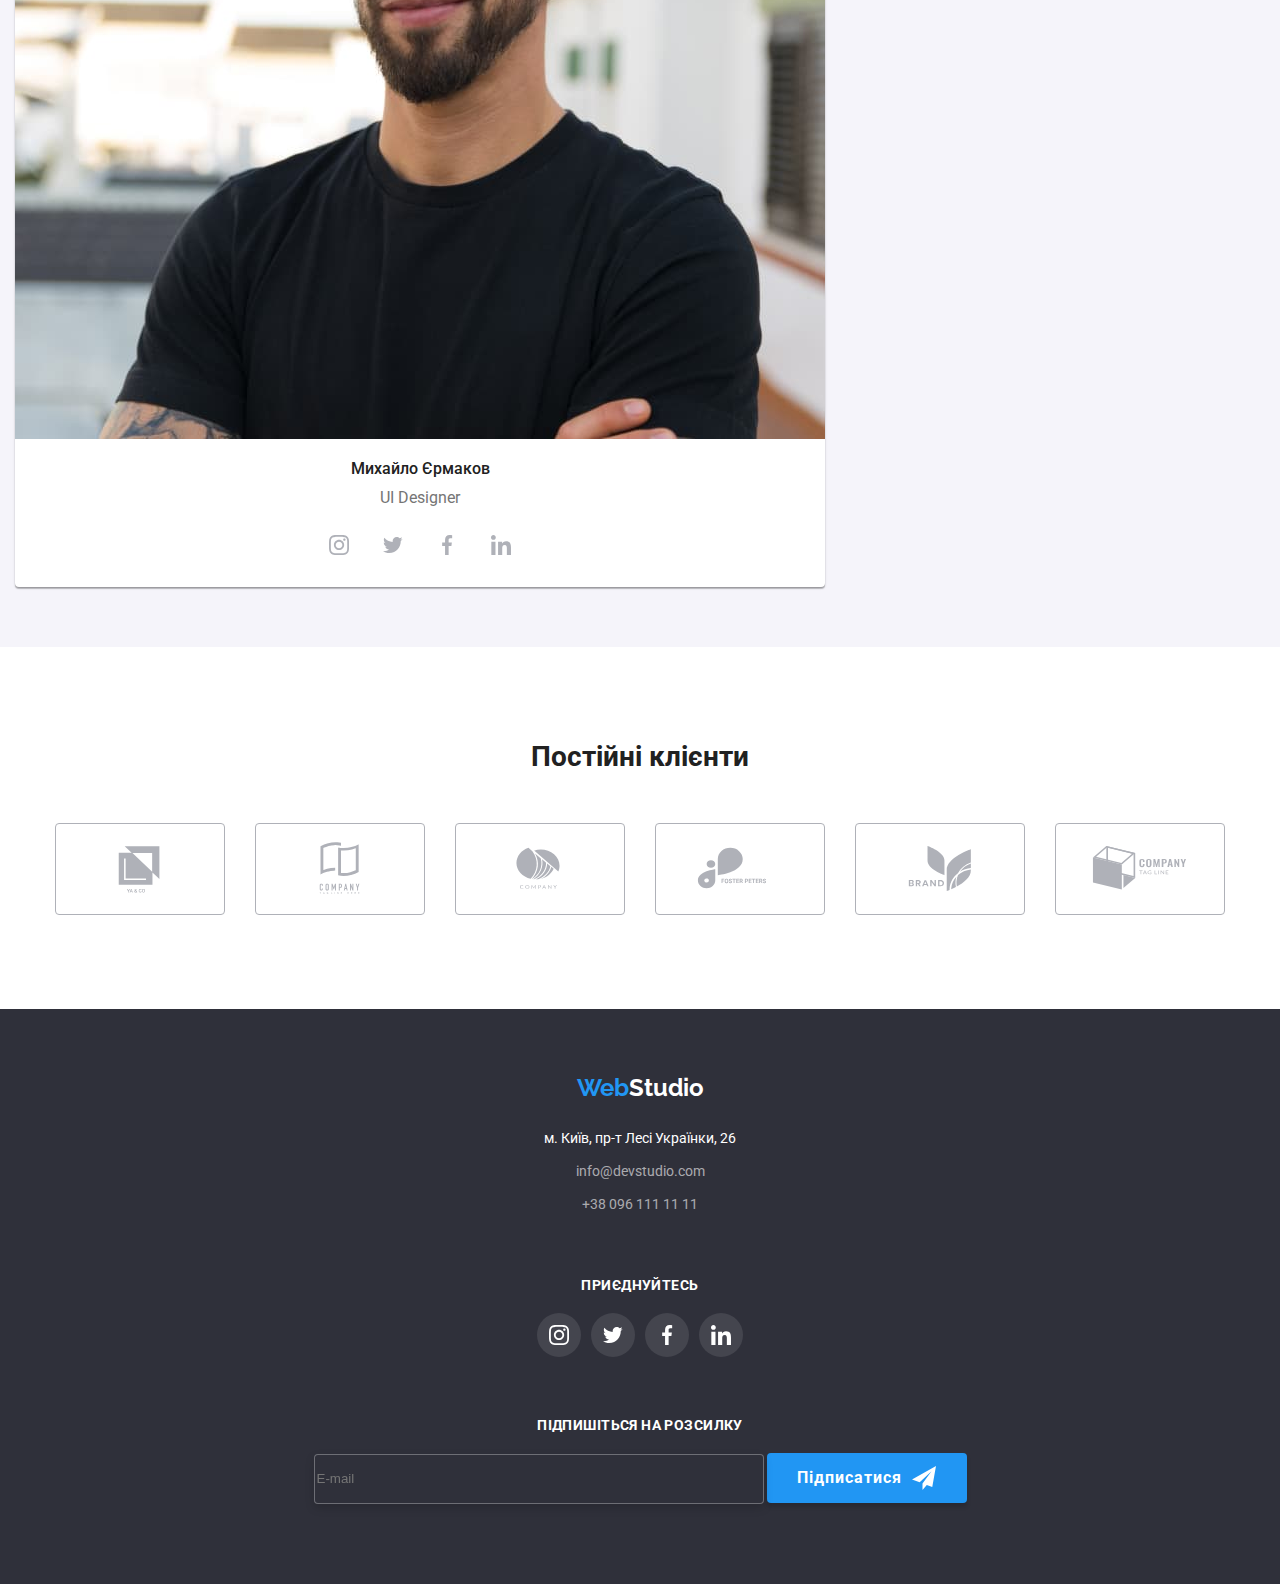
==== commit 7621b56e: "mob" ====
--- a/index.html
+++ b/index.html
@@ -16,15 +16,15 @@
 		<div class="container header_box">
             <a class="logo logo--header link" href="./index.html"><span class="logo_text">Web</span>Studio</a>
             <button class="menu_open-btn" type="button" data-menu-open>
-                <svg width="18" height="18">
-                    <use href="./images/svg-sprite.svg#close-btn"></use>
+                <svg width="40" height="40">
+                    <use href="./images/svg-sprite.svg#menu_open"></use>
                 </svg>
             </button>
             <div class="header_backdrop is-hidden" data-menu>
                 <div class="menu">
                     <button class="menu_close-btn" type="button" data-menu-close>
-                        <svg width="18" height="18">
-                            <use href="./images/svg-sprite.svg#close-btn"></use>
+                        <svg width="40" height="40">
+                            <use href="./images/svg-sprite.svg#menu_close"></use>
                         </svg>
                     </button>
                     <nav>
@@ -462,7 +462,7 @@
             </form>
         </div>
     </div>
-    <script src="./js/menu.js"></script>
+    <script src="./js/mobile-menu.js"></script>
     <script src="./js/modal.js"></script>
 </body>
 </html>--- a/css/main.min.css
+++ b/css/main.min.css
@@ -1 +1 @@
-:root{--akcent-btn-color: #188CE8;--akcent-color: #2196F3;--akcent-text-color: #FFFFFF;--akcent-text-transperent: rgba(255, 255, 255, 0.6);--logo-bg-transperent: rgba(255, 255, 255, 0.1);--btn-color: #F5F4FA;--text-color: #212121;--text-color-primary: #757575;--hero-bg: #C4C4C4;--logos-color: #AFB1B8}html{box-sizing:border-box}*,*::before,*::after{box-sizing:inherit}h1,h2,h3,h4,h5,h6,p,ul{padding-left:0;margin-bottom:0;margin-top:0}body{font-family:"Roboto",sans-serif;font-size:14px;color:var(--text-color-primary);margin:0}body.menu_open{overflow:hidden}img{display:block;max-width:100%;height:auto}.link{text-decoration:none}.list{list-style:none}.social_icon{fill:currentColor}.visually-hidden{position:absolute;white-space:nowrap;width:1px;height:1px;overflow:hidden;border:0;padding:0;clip:rect(0 0 0 0);-webkit-clip-path:inset(50%);clip-path:inset(50%);margin:-1px}.logo{font-family:"Raleway";font-weight:700;font-size:26px;line-height:1.2}.container{padding-left:15px;padding-right:15px;margin:0 auto}.logo--header{color:var(--text-color)}.logo-text{color:var(--akcent-color)}.header{border-bottom:1px solid #ececec}.header_list{display:flex}.header_link{color:var(--text-color);font-weight:500;line-height:1.17;padding-top:32px;padding-bottom:32px;display:block;transition:color 250ms cubic-bezier(0.4, 0, 0.2, 1)}.header_link:hover,.header_link:focus{color:var(--akcent-color)}.header_link--akcent{color:var(--akcent-color);position:relative}.header_link--akcent::after{content:"";display:block;position:absolute;bottom:-1px;width:100%;height:4px;background:#2196f3;border-radius:2px;display:none}.header-contakts{padding-top:32px;padding-bottom:32px;margin-left:auto;display:inline-flex;flex-direction:column-reverse}.header-contakts_item{display:block;justify-content:center;align-content:center}.header-contakts_link{font-weight:500;line-height:1.17;color:var(--text-color-primary);align-items:center;transition:color 250ms cubic-bezier(0.4, 0, 0.2, 1)}.header-contakts_logo{fill:currentColor;margin-right:10px;display:none}.header-contakts_link:hover,.header-contakts_link:focus{color:var(--akcent-color)}.header_socials{display:flex}.header_backdrop{position:fixed;top:0;left:0;width:100%;height:100%;background-color:rgba(0,0,0,.2);transition:opacity 250ms cubic-bezier(0.4, 0, 0.2, 1)}.header_backdrop.is-hidden{opacity:0;pointer-events:none;visibility:hidden}.header .menu{position:absolute;background:#fff;padding:20px;width:100%;height:100%}.hero{background-color:var(--hero-bg);background-image:linear-gradient(rgba(47, 48, 58, 0.4), rgba(47, 48, 58, 0.4)),url(../images/Header-img.jpg);background-size:cover;background-repeat:no-repeat;background-position:center;padding-top:200px;padding-bottom:200px;text-align:center}@media screen and (max-width: 767px){.hero{background-image:linear-gradient(rgba(47, 48, 58, 0.4), rgba(47, 48, 58, 0.4)),url(../images/Header-mob-img.jpg)}}.hero_title{font-family:"Roboto",sans-serif;font-weight:900;color:var(--akcent-text-color);text-transform:uppercase;margin:0 auto;font-size:26px;line-height:1.6}.hero_button{margin-top:30px;font-family:inherit;font-weight:700;font-size:16px;line-height:1.87;color:var(--akcent-text-color);background-color:var(--akcent-color);cursor:pointer;border-radius:4px;box-shadow:0px 4px 4px rgba(0,0,0,.15);height:50px;min-width:216px;text-align:center;border:none;display:inline-flex;justify-content:center;align-items:center;transition:background-color 250ms cubic-bezier(0.4, 0, 0.2, 1)}.hero_button:hover,.hero_button:focus{background-color:var(--akcent-btn-color)}.feature{padding-top:60px;padding-bottom:60px}@media screen and (min-width: 768px){.feature_list{display:flex}}@media screen and (min-width: 768px){.feature_item{width:354px}}.feature_item:not(:last-child){margin-bottom:30px}.feature_body{background-color:var(--btn-color);border-radius:4px;display:flex;align-items:center;justify-content:center;height:120px}.feature_title{margin-top:30px;font-size:14px;line-height:1.14;text-transform:uppercase;color:var(--text-color);text-align:center}.feature_desc{margin-top:10px;font-size:14px;font-weight:400;line-height:1.71}.cosanostra{text-align:center;padding-bottom:94px}@media screen and (max-width: 1199px){.cosanostra{display:none}}.cosanostra_title{font-size:36px;line-height:1.16;color:var(--text-color);margin-bottom:50px}.cosanostra_list{display:inline-flex}.cosanostra_item{position:relative}.cosanostra_item:not(:last-child){margin-right:30px}.cosanostra_image{display:block}.cosanostra_description{position:absolute;bottom:0;display:block;width:370px;height:70px;padding-top:27px;padding-bottom:27px;background:rgba(47,48,58,.8);font-style:normal;font-weight:700;font-size:14px;line-height:1.14;text-align:center;letter-spacing:.03em;text-transform:uppercase;color:var(--akcent-text-color)}.team{background:var(--btn-color);text-align:center;padding-top:60px;padding-bottom:60px}.team_title{font-size:36px;line-height:1.16;color:var(--text-color)}@media screen and (min-width: 480px){.team_list{display:inline-flex;flex-wrap:wrap}}.team_item{background:#fff;box-shadow:0px 1px 3px rgba(0,0,0,.12),0px 1px 1px rgba(0,0,0,.14),0px 2px 1px rgba(0,0,0,.2);border-radius:0px 0px 4px 4px;margin-top:30px}.team_photo{display:block}.team_body{padding:20px 24px}.team_name{font-size:16px;font-weight:500;line-height:1.19;color:var(--text-color);margin-bottom:10px;text-align:center}.team_position{font-size:16px;line-height:1.19;color:var(--text-color-primary);margin-bottom:16px;text-align:center}.team_socials{display:flex;justify-content:center}.team-social_item:not(:last-child){margin-right:10px}.team-social_item{width:44px;height:44px}.team-social_link{display:flex;align-items:center;justify-content:center;width:100%;height:100%;border-radius:50%;color:var(--logos-color);transition:background-color 250ms cubic-bezier(0.4, 0, 0.2, 1),color 250ms cubic-bezier(0.4, 0, 0.2, 1)}.team-social_link:hover,.team-social_link:focus{background-color:var(--akcent-color);color:var(--akcent-text-color)}.client{text-align:center;padding-top:94px;padding-bottom:94px}.client_title{font-size:36px;line-height:1.16;color:var(--text-color);margin-bottom:50px}@media screen and (max-width: 1199px){.client_title{margin-bottom:15px}}.client_list{margin:-15px;display:inline-flex;flex-wrap:wrap}.client_item{height:92px;color:var(--logos-color);margin:15px}@media screen and (max-width: 767px){.client_item{width:calc((100% - 60px)/2)}}@media screen and (min-width: 768px){.client_item{width:calc((100% - 90px)/3)}}@media screen and (min-width: 1200px){.client_item{width:170px}}.client_link{display:flex;align-items:center;justify-content:center;width:100%;height:100%;color:var(--logos-color);border:1px solid var(--logos-color);border-radius:4px;transition:color 250ms cubic-bezier(0.4, 0, 0.2, 1),border-color 250ms cubic-bezier(0.4, 0, 0.2, 1)}.client_link:hover,.client_link:focus{border-color:var(--akcent-color);color:var(--akcent-color)}.client_logo{fill:currentColor}.footer{background-color:#2f303a;padding:60px 0}.footer_section{text-align:center}.logo_text{color:var(--akcent-color)}.logo_footer{display:block;color:var(--akcent-text-color);margin-bottom:20px}.address_list:not(:first-child){margin-top:9px}.address_footer{display:inline-block;width:231px;color:var(--akcent-text-color);font-family:"Roboto",sans-serif;font-style:normal;line-height:1.71;transition:color 250ms cubic-bezier(0.4, 0, 0.2, 1)}.contacts_footer{color:var(--akcent-text-transperent);font-family:"Roboto",sans-serif;font-style:normal;line-height:1.71;transition:color 250ms cubic-bezier(0.4, 0, 0.2, 1)}.address_footer:hover,.address_footer:focus,.contacts_footer:hover,.contacts_footer:focus{color:var(--akcent-color)}.footer-socials{box-sizing:border-box;margin-bottom:60px;margin-top:60px}.footer-social_tabs{display:flex;justify-content:center}.socials_title{display:block;font-size:14px;line-height:1.16;letter-spacing:.03em;color:var(--akcent-text-color);margin-bottom:20px;text-transform:uppercase}.footer_tabs{display:flex;justify-content:center}.footer-social_link{display:flex;align-items:center;justify-content:center;width:100%;height:100%;border-radius:50%;color:var(--akcent-text-color);background-color:var(--logo-bg-transperent);transition:background-color 250ms cubic-bezier(0.4, 0, 0.2, 1)}.footer-social_link:hover,.footer-social_link:focus{background-color:var(--akcent-color)}.footer-social_item:not(:last-child){margin-right:10px}.footer-social_item{width:44px;height:44px}.subscription-form_caption{display:block;letter-spacing:.03em;text-transform:uppercase;color:var(--akcent-text-color);margin-bottom:20px}.subscription-form_input{display:inline-block;height:50px;border:1px solid rgba(255,255,255,.3);filter:drop-shadow(0px 4px 4px rgba(0, 0, 0, 0.15));border-radius:4px;cursor:pointer;background:#2f303a;color:var(--akcent-text-color);transition:outline 250ms cubic-bezier(0.4, 0, 0.2, 1);max-width:450px;width:100%;margin-bottom:20px}.subscription-form_input:hover,.subscription-form_input:focus{outline:1px solid var(--akcent-color)}.subscription-form_button{display:inline-flex;justify-content:center;align-items:center;width:200px;height:50px;box-shadow:0px 4px 4px rgba(0,0,0,.15);border-radius:4px;border:none;font-family:inherit;font-weight:700;font-size:16px;line-height:1.87;color:var(--akcent-text-color);background-color:var(--akcent-color);cursor:pointer;letter-spacing:.06em;transition:background-color 250ms cubic-bezier(0.4, 0, 0.2, 1)}.subscription-form_button:hover,.subscription-form_button:focus{background-color:var(--akcent-btn-color)}.subscription-form_icon{margin-left:10px}.backdrop{position:fixed;top:0;left:0;width:100%;height:100%;background-color:rgba(0,0,0,.2);transition:opacity 250ms cubic-bezier(0.4, 0, 0.2, 1)}.backdrop.is-hidden{opacity:0;pointer-events:none;visibility:hidden}.modal{position:absolute;top:50%;left:50%;transform:translate(-50%, -50%);max-width:450px;width:100%;height:609px;padding:40px;background:#fff;box-shadow:0px 1px 3px rgba(0,0,0,.12),0px 1px 1px rgba(0,0,0,.14),0px 2px 1px rgba(0,0,0,.2);border-radius:4px;text-align:center}.modal-close-btn{position:absolute;top:8px;right:8px;display:flex;align-items:center;justify-content:center;width:30px;height:30px;border-radius:50%;background:#fff;border:1px solid rgba(0,0,0,.1);outline:none;cursor:pointer}.modal-close-btn:hover,.modal-close-btn:focus{fill:var(--akcent-btn-color)}.form-logo{display:block;font-size:20px;line-height:1.5;text-align:center;letter-spacing:.03em;color:var(--text-color);margin-bottom:12px}.form-label{display:block;text-align:start;font-weight:400;font-size:12px;line-height:1.16;letter-spacing:.01em;color:var(--text-color-primary);margin-bottom:10px}.form-thumb{position:relative}.form-image{position:absolute;top:50%;left:12px;transform:translateY(-50%)}.form-input{display:block;width:100%;height:40px;margin-top:4px;border:1px solid rgba(33,33,33,.2);border-radius:4px;padding-left:42px;cursor:pointer}.form-input:focus,.form-input:hover,.form-coments:focus,.form-coments:hover{outline:1px solid var(--akcent-color)}.form-input:focus+.form-image,.form-input:hover+.form-image{fill:var(--akcent-color)}.form-coments{display:block;width:100%;height:120px;margin-top:4px;border:1px solid rgba(33,33,33,.2);border-radius:4px;resize:none;padding:12px 16px;font-family:"Roboto";font-size:12px;line-height:14px;letter-spacing:.01em}.checkbox-label{display:flex;justify-content:center;align-items:center;margin-top:20px;letter-spacing:.03em;font-size:12px;line-height:1.17}.checkbox{-webkit-appearance:none;-moz-appearance:none;appearance:none}.checkbox-icon{display:inline-block;width:16px;height:15px;border:1.8px solid var(--text-color);border-radius:1.7px;margin-right:7px}.checkbox-link{margin-left:10px;color:var(--akcent-color)}.checkbox:checked+.checkbox-icon{background:var(--akcent-color);background-image:url(../images/icon-check.svg);background-size:contain;background-origin:border-box;border-color:var(--akcent-color)}.signup-button{margin-top:30px;font-family:inherit;font-weight:700;font-size:16px;line-height:1.87;color:var(--akcent-text-color);background-color:var(--akcent-color);cursor:pointer;border-radius:4px;box-shadow:0px 4px 4px rgba(0,0,0,.15);height:50px;min-width:200px;letter-spacing:.06em;border:none;transition:background-color 250ms cubic-bezier(0.4, 0, 0.2, 1)}.signup-button:hover,.signup-button:focus{background-color:var(--akcent-btn-color)}.portpholio{padding-top:94px;padding-bottom:94px}.filter{display:flex;justify-content:center}.filter_item:not(:first-child){margin-left:8px}.filter_button{font-family:inherit;font-weight:500;font-size:16px;line-height:1.6;cursor:pointer;background-color:var(--btn-color);border:0 none rgba(0,0,0,0);border-radius:4px;padding:6px 22px;transition:background-color 250ms cubic-bezier(0.4, 0, 0.2, 1),color 250ms cubic-bezier(0.4, 0, 0.2, 1),box-shadow 250ms cubic-bezier(0.4, 0, 0.2, 1)}.filter_button:hover,.filter_button:focus{background-color:var(--akcent-color);color:var(--akcent-text-color);box-shadow:0px 4px 4px rgba(0,0,0,.15)}.project{margin-top:50px;box-sizing:content-box;display:flex;flex-wrap:wrap;gap:30px}.project_item{flex-basis:calc((100% - 60px)/3)}.project_link{display:block;color:inherit}.project_link:hover,.project_link:focus{box-shadow:0px 1px 1px rgba(0,0,0,.12),0px 4px 4px rgba(0,0,0,.06),1px 4px 6px rgba(0,0,0,.16)}.project_link:hover .project_annotation,.project_link:focus .project_annotation{opacity:1;transform:translateY(0)}.project_thumb{position:relative;overflow:hidden}.project_image{display:block}.project_annotation{position:absolute;bottom:0;transform:translateY(100%);transition:transform 500ms cubic-bezier(0.4, 0, 0.2, 1),opacity 500ms cubic-bezier(0.4, 0, 0.2, 1);display:flex;justify-content:center;align-items:center;font-size:18px;line-height:1.55;letter-spacing:.03em;color:var(--akcent-text-color);opacity:0;padding:63px 24px;background:rgba(33,150,243,.9)}.project_titlelist{padding:20px 24px;border-left:1px solid #eee;border-right:1px solid #eee;border-bottom:1px solid #eee}.project_title{font-size:18px;line-height:2;color:var(--text-color);margin-bottom:4px}.project_description{color:var(--text-color2);font-size:16px;line-height:1.87}/*# sourceMappingURL=main.min.css.map */+:root{--akcent-btn-color: #188CE8;--akcent-color: #2196F3;--akcent-text-color: #FFFFFF;--akcent-text-transperent: rgba(255, 255, 255, 0.6);--logo-bg-transperent: rgba(255, 255, 255, 0.1);--btn-color: #F5F4FA;--text-color: #212121;--text-color-primary: #757575;--hero-bg: #C4C4C4;--logos-color: #AFB1B8}html{box-sizing:border-box}*,*::before,*::after{box-sizing:inherit}h1,h2,h3,h4,h5,h6,p,ul{padding-left:0;margin-bottom:0;margin-top:0}body{font-family:"Roboto",sans-serif;font-size:14px;color:var(--text-color-primary);margin:0}body.menu_open{overflow:hidden}img{display:block;max-width:100%;height:auto}.link{text-decoration:none}.list{list-style:none}.social_icon{fill:currentColor}.visually-hidden{position:absolute;white-space:nowrap;width:1px;height:1px;overflow:hidden;border:0;padding:0;clip:rect(0 0 0 0);-webkit-clip-path:inset(50%);clip-path:inset(50%);margin:-1px}.logo{font-family:"Raleway";font-weight:700;font-size:24px;line-height:1.6}.container{padding-left:15px;padding-right:15px;margin:0 auto}.logo--header{color:var(--text-color)}.logo-text{color:var(--akcent-color)}.header{border-bottom:1px solid #ececec}.header_box{display:flex;justify-content:space-between}.header_list{display:flex}.header_link{color:var(--text-color);font-weight:500;line-height:1.17;padding-top:32px;padding-bottom:32px;display:block;transition:color 250ms cubic-bezier(0.4, 0, 0.2, 1)}.header_link:hover,.header_link:focus{color:var(--akcent-color)}.header_link--akcent{color:var(--akcent-color);position:relative}.header_link--akcent::after{content:"";display:block;position:absolute;bottom:-1px;width:100%;height:4px;background:#2196f3;border-radius:2px;display:none}.header-contakts{padding-top:32px;padding-bottom:32px;margin-left:auto;display:inline-flex;flex-direction:column-reverse}.header-contakts_item{display:block;justify-content:center;align-content:center}.header-contakts_link{font-weight:500;line-height:1.17;color:var(--text-color-primary);align-items:center;transition:color 250ms cubic-bezier(0.4, 0, 0.2, 1)}.header-contakts_logo{fill:currentColor;margin-right:10px;display:none}.header-contakts_link:hover,.header-contakts_link:focus{color:var(--akcent-color)}.header_socials{display:flex}.header_backdrop{position:fixed;top:0;left:0;width:100%;height:100%;background-color:rgba(0,0,0,.2);transition:opacity 250ms cubic-bezier(0.4, 0, 0.2, 1);z-index:999}.header_backdrop.is-hidden{opacity:0;pointer-events:none;visibility:hidden}.header .menu{position:absolute;background:#fff;padding:20px;width:100%;height:100%}.header .menu_open-btn{display:flex;align-items:center;justify-content:center;border:none;background:#fff;outline:none;cursor:pointer}.header .menu_close-btn{position:absolute;top:8px;right:8px;display:flex;align-items:center;justify-content:center;background:#fff;border:none;outline:none;cursor:pointer}.hero{background-color:var(--hero-bg);background-image:linear-gradient(rgba(47, 48, 58, 0.4), rgba(47, 48, 58, 0.4)),url(../images/Header-img.jpg);background-size:cover;background-repeat:no-repeat;background-position:center;padding-top:200px;padding-bottom:200px;text-align:center}@media screen and (max-width: 767px){.hero{background-image:linear-gradient(rgba(47, 48, 58, 0.4), rgba(47, 48, 58, 0.4)),url(../images/Header-mob-img.jpg)}}.hero_title{font-family:"Roboto",sans-serif;font-weight:900;color:var(--akcent-text-color);text-transform:uppercase;max-width:360px;margin:0 auto;font-size:26px;line-height:1.6}.hero_button{margin-top:30px;font-family:inherit;font-weight:700;font-size:16px;line-height:1.87;color:var(--akcent-text-color);background-color:var(--akcent-color);cursor:pointer;border-radius:4px;box-shadow:0px 4px 4px rgba(0,0,0,.15);height:50px;min-width:216px;text-align:center;border:none;display:inline-flex;justify-content:center;align-items:center;transition:background-color 250ms cubic-bezier(0.4, 0, 0.2, 1)}.hero_button:hover,.hero_button:focus{background-color:var(--akcent-btn-color)}.feature{padding-top:60px;padding-bottom:60px}@media screen and (min-width: 768px){.feature_list{display:flex}}@media screen and (min-width: 768px){.feature_item{width:354px}}.feature_item:not(:last-child){margin-bottom:30px}.feature_body{background-color:var(--btn-color);border-radius:4px;display:flex;align-items:center;justify-content:center;height:120px}.feature_title{margin-top:30px;font-size:14px;line-height:1.14;text-transform:uppercase;color:var(--text-color);text-align:center}.feature_desc{margin-top:10px;font-size:14px;font-weight:400;line-height:1.71}.cosanostra{text-align:center;padding-bottom:94px}@media screen and (max-width: 1199px){.cosanostra{display:none}}.cosanostra_title{font-size:36px;line-height:1.16;color:var(--text-color);margin-bottom:50px}.cosanostra_list{display:inline-flex}.cosanostra_item{position:relative}.cosanostra_item:not(:last-child){margin-right:30px}.cosanostra_image{display:block}.cosanostra_description{position:absolute;bottom:0;display:block;width:370px;height:70px;padding-top:27px;padding-bottom:27px;background:rgba(47,48,58,.8);font-style:normal;font-weight:700;font-size:14px;line-height:1.14;text-align:center;letter-spacing:.03em;text-transform:uppercase;color:var(--akcent-text-color)}.team{background:var(--btn-color);text-align:center;padding-top:60px;padding-bottom:60px}.team_title{font-size:28px;line-height:1.14;color:var(--text-color)}@media screen and (min-width: 480px){.team_list{display:inline-flex;flex-wrap:wrap}}.team_item{background:#fff;box-shadow:0px 1px 3px rgba(0,0,0,.12),0px 1px 1px rgba(0,0,0,.14),0px 2px 1px rgba(0,0,0,.2);border-radius:0px 0px 4px 4px;margin-top:30px}.team_photo{display:block}.team_body{padding:20px 24px}.team_name{font-size:16px;font-weight:500;line-height:1.19;color:var(--text-color);margin-bottom:10px;text-align:center}.team_position{font-size:16px;line-height:1.19;color:var(--text-color-primary);margin-bottom:16px;text-align:center}.team_socials{display:flex;justify-content:center}.team-social_item:not(:last-child){margin-right:10px}.team-social_item{width:44px;height:44px}.team-social_link{display:flex;align-items:center;justify-content:center;width:100%;height:100%;border-radius:50%;color:var(--logos-color);transition:background-color 250ms cubic-bezier(0.4, 0, 0.2, 1),color 250ms cubic-bezier(0.4, 0, 0.2, 1)}.team-social_link:hover,.team-social_link:focus{background-color:var(--akcent-color);color:var(--akcent-text-color)}.client{text-align:center;padding-top:94px;padding-bottom:94px}.client_title{font-size:28px;line-height:1.14;color:var(--text-color);margin-bottom:50px}@media screen and (max-width: 1199px){.client_title{margin-bottom:15px}}.client_list{margin:-15px;display:inline-flex;flex-wrap:wrap}.client_item{height:92px;color:var(--logos-color);margin:15px}@media screen and (max-width: 767px){.client_item{width:calc((100% - 60px)/2)}}@media screen and (min-width: 768px){.client_item{width:calc((100% - 90px)/3)}}@media screen and (min-width: 1200px){.client_item{width:170px}}.client_link{display:flex;align-items:center;justify-content:center;width:100%;height:100%;color:var(--logos-color);border:1px solid var(--logos-color);border-radius:4px;transition:color 250ms cubic-bezier(0.4, 0, 0.2, 1),border-color 250ms cubic-bezier(0.4, 0, 0.2, 1)}.client_link:hover,.client_link:focus{border-color:var(--akcent-color);color:var(--akcent-color)}.client_logo{fill:currentColor}.footer{background-color:#2f303a;padding:60px 0}.footer_section{text-align:center}.logo_text{color:var(--akcent-color)}.logo_footer{display:block;color:var(--akcent-text-color);margin-bottom:20px}.address_list:not(:first-child){margin-top:9px}.address_footer{display:inline-block;width:231px;color:var(--akcent-text-color);font-family:"Roboto",sans-serif;font-style:normal;line-height:1.71;transition:color 250ms cubic-bezier(0.4, 0, 0.2, 1)}.contacts_footer{color:var(--akcent-text-transperent);font-family:"Roboto",sans-serif;font-style:normal;line-height:1.71;transition:color 250ms cubic-bezier(0.4, 0, 0.2, 1)}.address_footer:hover,.address_footer:focus,.contacts_footer:hover,.contacts_footer:focus{color:var(--akcent-color)}.footer-socials{box-sizing:border-box;margin-bottom:60px;margin-top:60px}.footer-social_tabs{display:flex;justify-content:center}.socials_title{display:block;font-size:14px;line-height:1.16;letter-spacing:.03em;color:var(--akcent-text-color);margin-bottom:20px;text-transform:uppercase}.footer_tabs{display:flex;justify-content:center}.footer-social_link{display:flex;align-items:center;justify-content:center;width:100%;height:100%;border-radius:50%;color:var(--akcent-text-color);background-color:var(--logo-bg-transperent);transition:background-color 250ms cubic-bezier(0.4, 0, 0.2, 1)}.footer-social_link:hover,.footer-social_link:focus{background-color:var(--akcent-color)}.footer-social_item:not(:last-child){margin-right:10px}.footer-social_item{width:44px;height:44px}.subscription-form_caption{display:block;letter-spacing:.03em;text-transform:uppercase;color:var(--akcent-text-color);margin-bottom:20px}.subscription-form_input{display:inline-block;height:50px;border:1px solid rgba(255,255,255,.3);filter:drop-shadow(0px 4px 4px rgba(0, 0, 0, 0.15));border-radius:4px;cursor:pointer;background:#2f303a;color:var(--akcent-text-color);transition:outline 250ms cubic-bezier(0.4, 0, 0.2, 1);max-width:450px;width:100%;margin-bottom:20px}.subscription-form_input:hover,.subscription-form_input:focus{outline:1px solid var(--akcent-color)}.subscription-form_button{display:inline-flex;justify-content:center;align-items:center;width:200px;height:50px;box-shadow:0px 4px 4px rgba(0,0,0,.15);border-radius:4px;border:none;font-family:inherit;font-weight:700;font-size:16px;line-height:1.87;color:var(--akcent-text-color);background-color:var(--akcent-color);cursor:pointer;letter-spacing:.06em;transition:background-color 250ms cubic-bezier(0.4, 0, 0.2, 1)}.subscription-form_button:hover,.subscription-form_button:focus{background-color:var(--akcent-btn-color)}.subscription-form_icon{margin-left:10px}.backdrop{position:fixed;top:0;left:0;width:100%;height:100%;background-color:rgba(0,0,0,.2);transition:opacity 250ms cubic-bezier(0.4, 0, 0.2, 1)}.backdrop.is-hidden{opacity:0;pointer-events:none;visibility:hidden}.modal{position:absolute;top:50%;left:50%;transform:translate(-50%, -50%);max-width:450px;width:100%;height:609px;padding:40px;background:#fff;box-shadow:0px 1px 3px rgba(0,0,0,.12),0px 1px 1px rgba(0,0,0,.14),0px 2px 1px rgba(0,0,0,.2);border-radius:4px;text-align:center}.modal-close-btn{position:absolute;top:8px;right:8px;display:flex;align-items:center;justify-content:center;width:30px;height:30px;border-radius:50%;background:#fff;border:1px solid rgba(0,0,0,.1);outline:none;cursor:pointer}.modal-close-btn:hover,.modal-close-btn:focus{fill:var(--akcent-btn-color)}.form-logo{display:block;font-size:20px;line-height:1.5;text-align:center;letter-spacing:.03em;color:var(--text-color);margin-bottom:12px}.form-label{display:block;text-align:start;font-weight:400;font-size:12px;line-height:1.16;letter-spacing:.01em;color:var(--text-color-primary);margin-bottom:10px}.form-thumb{position:relative}.form-image{position:absolute;top:50%;left:12px;transform:translateY(-50%)}.form-input{display:block;width:100%;height:40px;margin-top:4px;border:1px solid rgba(33,33,33,.2);border-radius:4px;padding-left:42px;cursor:pointer}.form-input:focus,.form-input:hover,.form-coments:focus,.form-coments:hover{outline:1px solid var(--akcent-color)}.form-input:focus+.form-image,.form-input:hover+.form-image{fill:var(--akcent-color)}.form-coments{display:block;width:100%;height:120px;margin-top:4px;border:1px solid rgba(33,33,33,.2);border-radius:4px;resize:none;padding:12px 16px;font-family:"Roboto";font-size:12px;line-height:14px;letter-spacing:.01em}.checkbox-label{display:flex;justify-content:center;align-items:center;margin-top:20px;letter-spacing:.03em;font-size:12px;line-height:1.17}.checkbox{-webkit-appearance:none;-moz-appearance:none;appearance:none}.checkbox-icon{display:inline-block;width:16px;height:15px;border:1.8px solid var(--text-color);border-radius:1.7px;margin-right:7px}.checkbox-link{margin-left:10px;color:var(--akcent-color)}.checkbox:checked+.checkbox-icon{background:var(--akcent-color);background-image:url(../images/icon-check.svg);background-size:contain;background-origin:border-box;border-color:var(--akcent-color)}.signup-button{margin-top:30px;font-family:inherit;font-weight:700;font-size:16px;line-height:1.87;color:var(--akcent-text-color);background-color:var(--akcent-color);cursor:pointer;border-radius:4px;box-shadow:0px 4px 4px rgba(0,0,0,.15);height:50px;min-width:200px;letter-spacing:.06em;border:none;transition:background-color 250ms cubic-bezier(0.4, 0, 0.2, 1)}.signup-button:hover,.signup-button:focus{background-color:var(--akcent-btn-color)}.portpholio{padding-top:94px;padding-bottom:94px}.filter{display:flex;justify-content:center}.filter_item:not(:first-child){margin-left:8px}.filter_button{font-family:inherit;font-weight:500;font-size:16px;line-height:1.6;cursor:pointer;background-color:var(--btn-color);border:0 none rgba(0,0,0,0);border-radius:4px;padding:6px 22px;transition:background-color 250ms cubic-bezier(0.4, 0, 0.2, 1),color 250ms cubic-bezier(0.4, 0, 0.2, 1),box-shadow 250ms cubic-bezier(0.4, 0, 0.2, 1)}.filter_button:hover,.filter_button:focus{background-color:var(--akcent-color);color:var(--akcent-text-color);box-shadow:0px 4px 4px rgba(0,0,0,.15)}.project{margin-top:50px;box-sizing:content-box;display:flex;flex-wrap:wrap;gap:30px}.project_item{flex-basis:calc((100% - 60px)/3)}.project_link{display:block;color:inherit}.project_link:hover,.project_link:focus{box-shadow:0px 1px 1px rgba(0,0,0,.12),0px 4px 4px rgba(0,0,0,.06),1px 4px 6px rgba(0,0,0,.16)}.project_link:hover .project_annotation,.project_link:focus .project_annotation{opacity:1;transform:translateY(0)}.project_thumb{position:relative;overflow:hidden}.project_image{display:block}.project_annotation{position:absolute;bottom:0;transform:translateY(100%);transition:transform 500ms cubic-bezier(0.4, 0, 0.2, 1),opacity 500ms cubic-bezier(0.4, 0, 0.2, 1);display:flex;justify-content:center;align-items:center;font-size:18px;line-height:1.55;letter-spacing:.03em;color:var(--akcent-text-color);opacity:0;padding:63px 24px;background:rgba(33,150,243,.9)}.project_titlelist{padding:20px 24px;border-left:1px solid #eee;border-right:1px solid #eee;border-bottom:1px solid #eee}.project_title{font-size:18px;line-height:2;color:var(--text-color);margin-bottom:4px}.project_description{color:var(--text-color2);font-size:16px;line-height:1.87}/*# sourceMappingURL=main.min.css.map */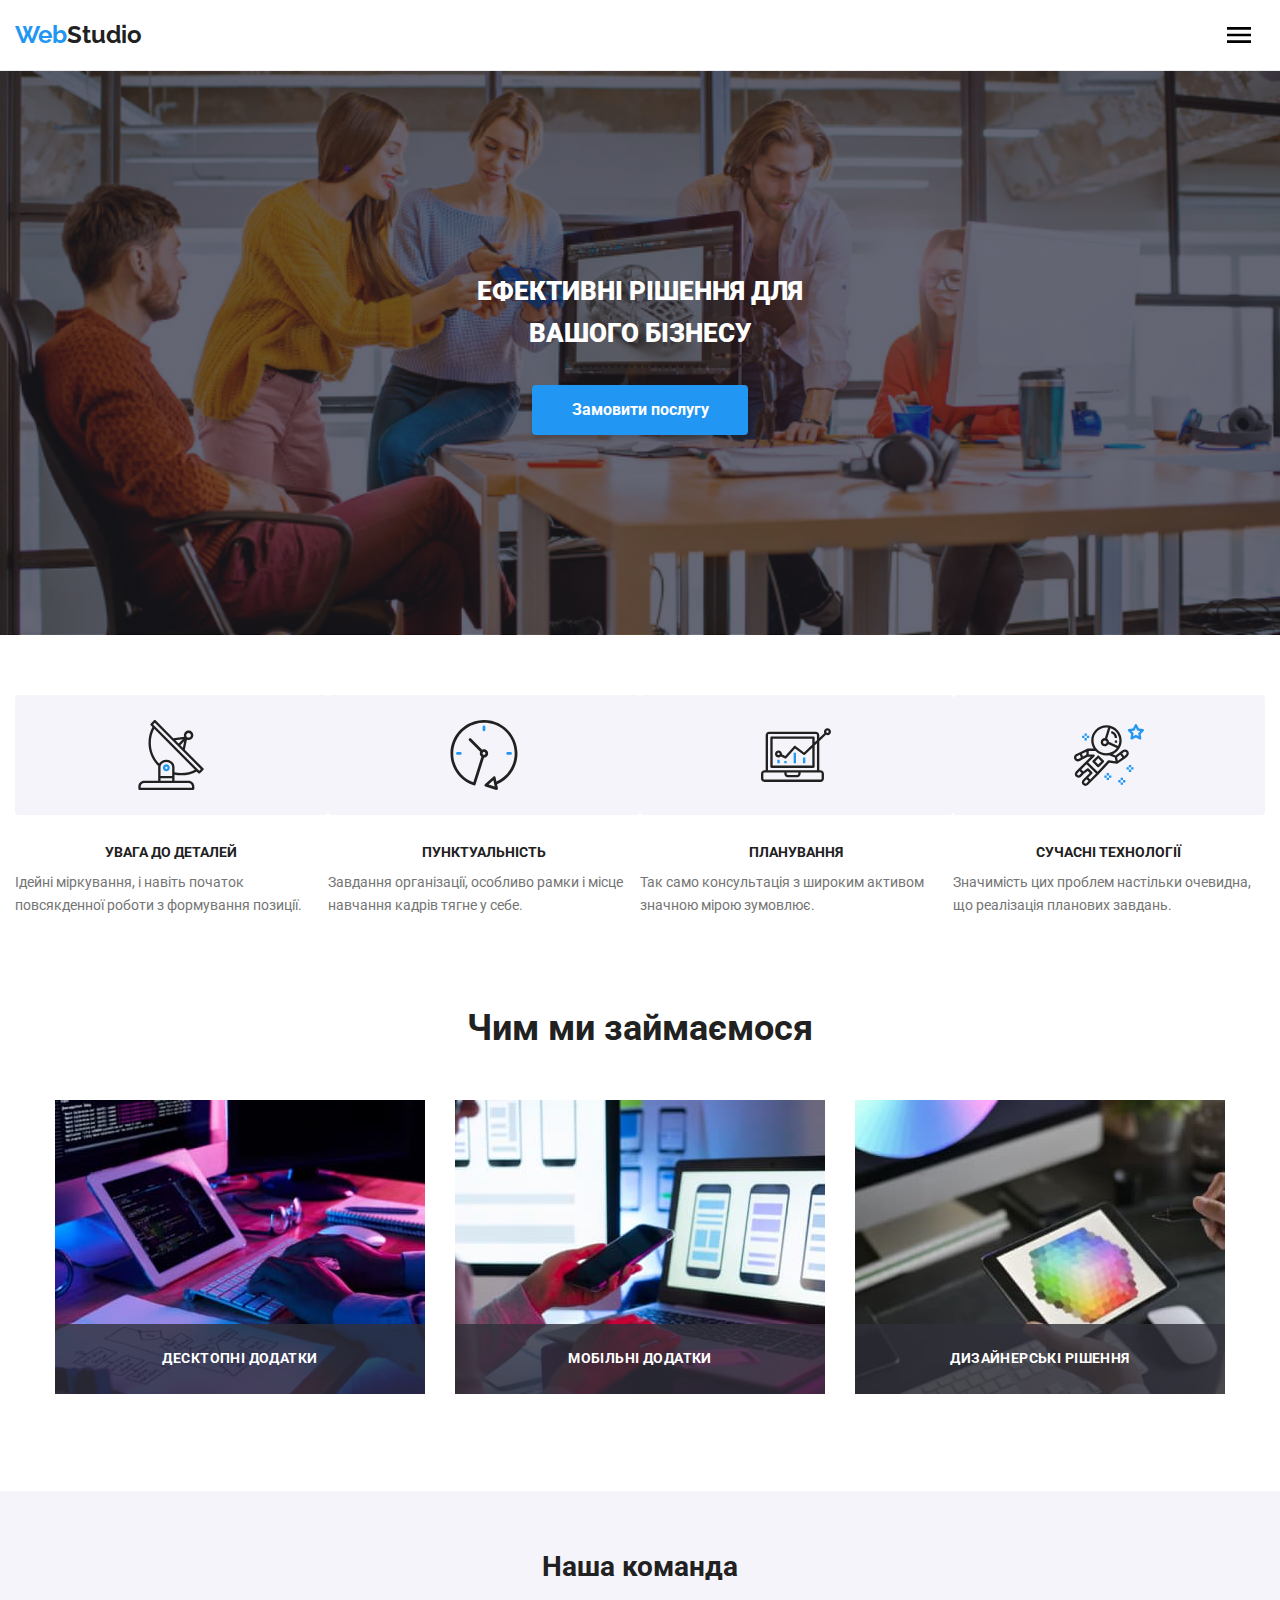
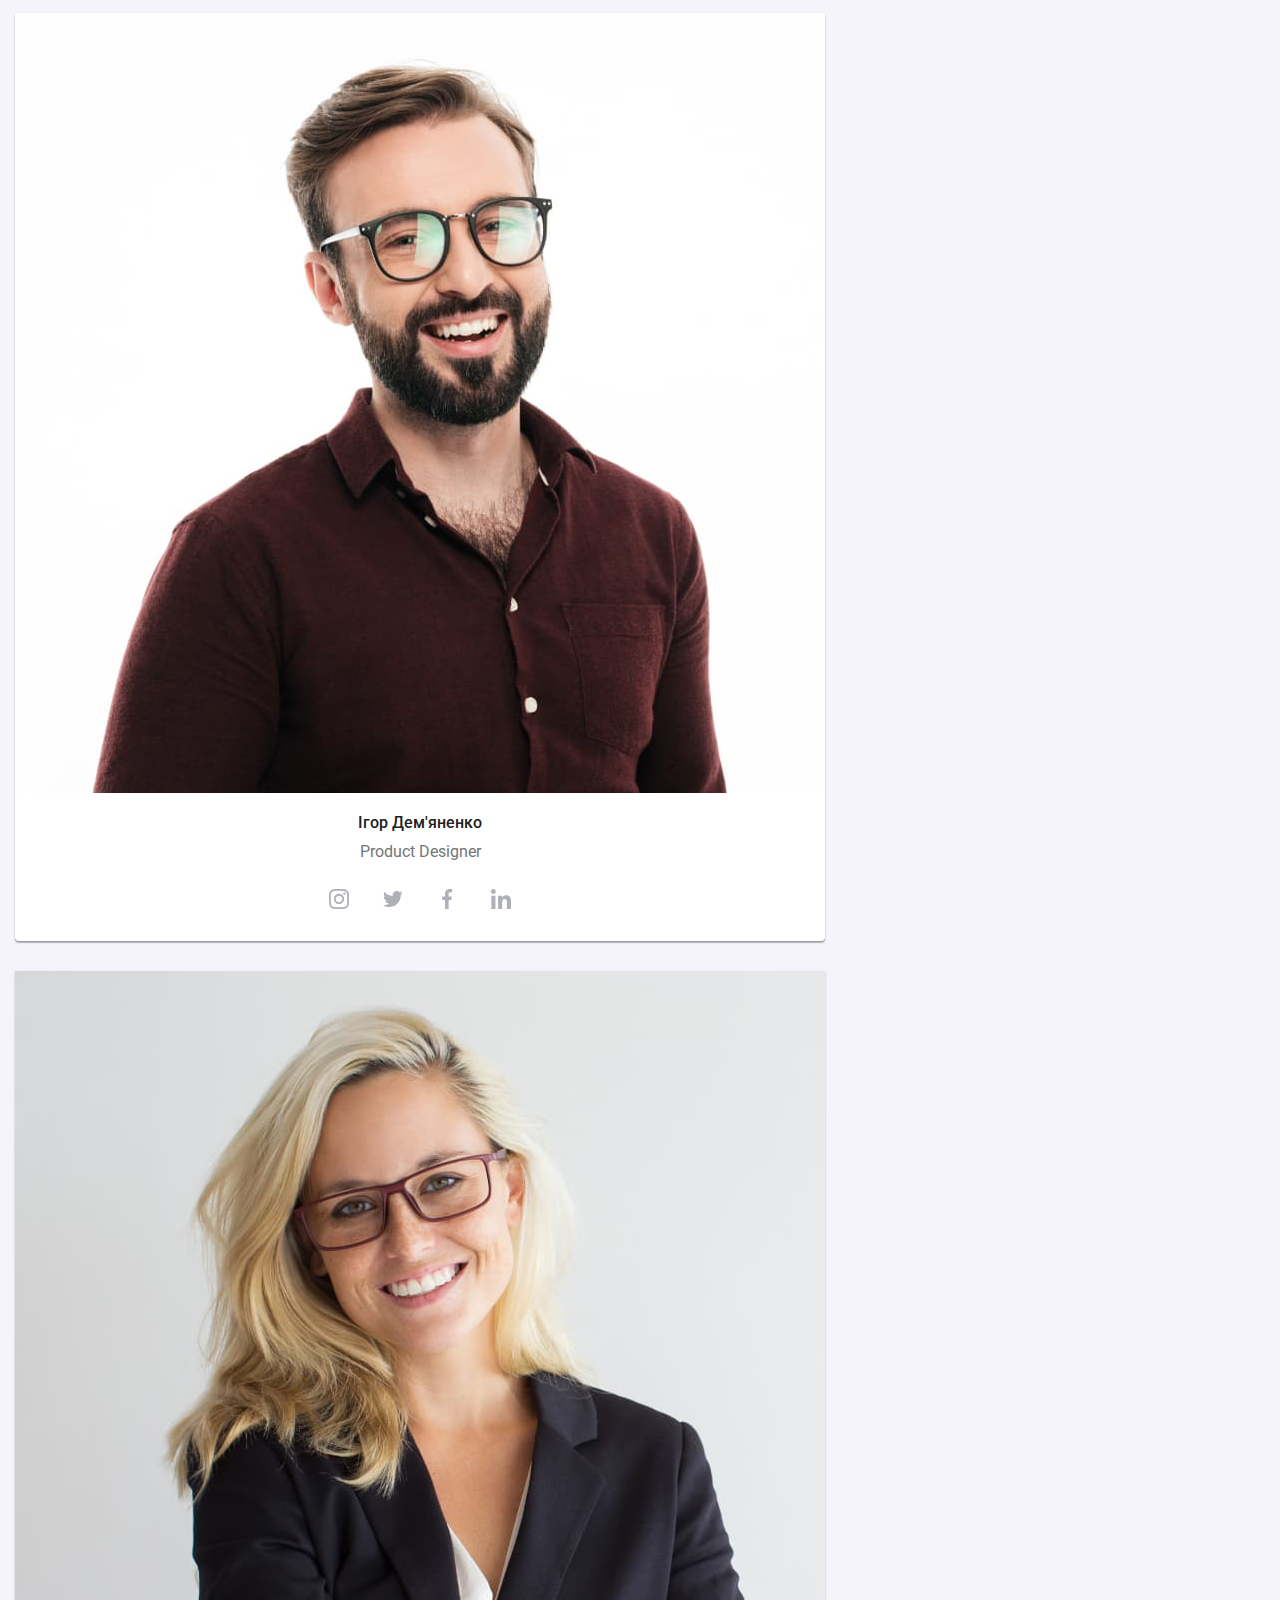
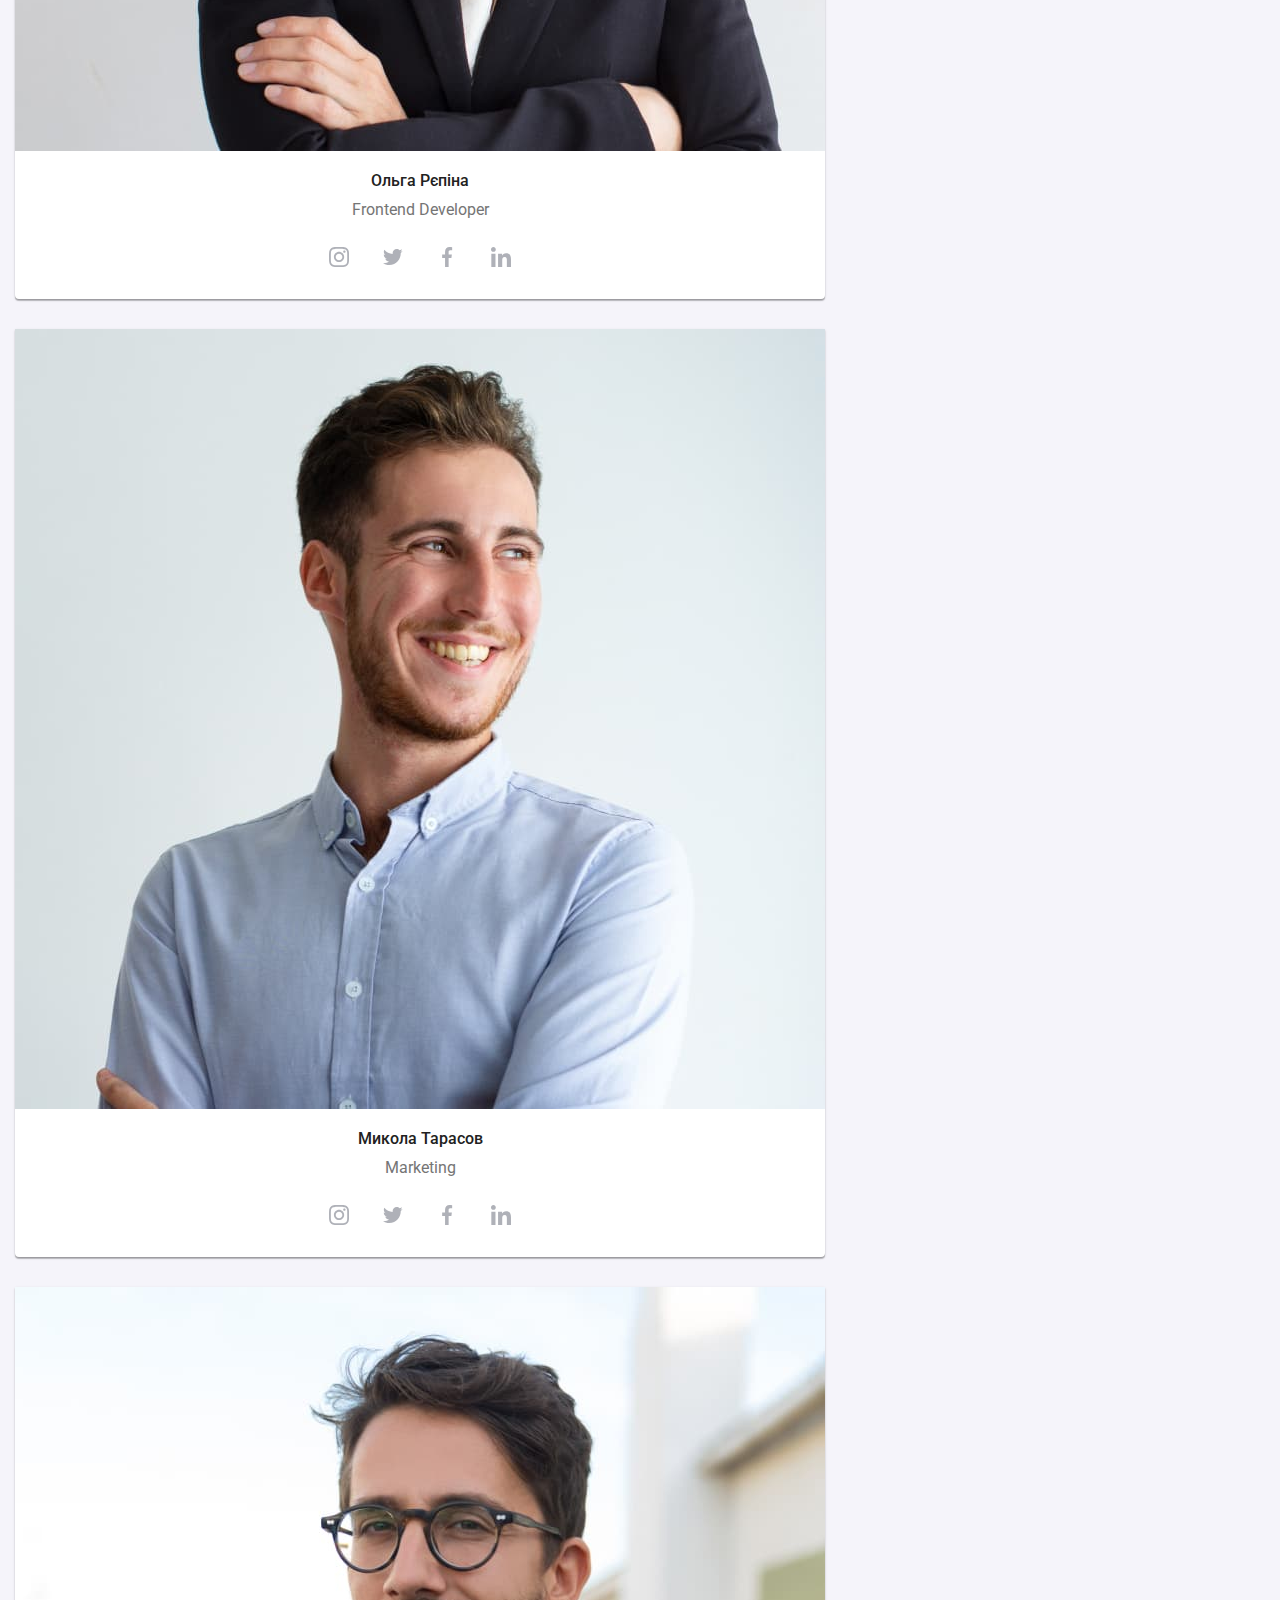
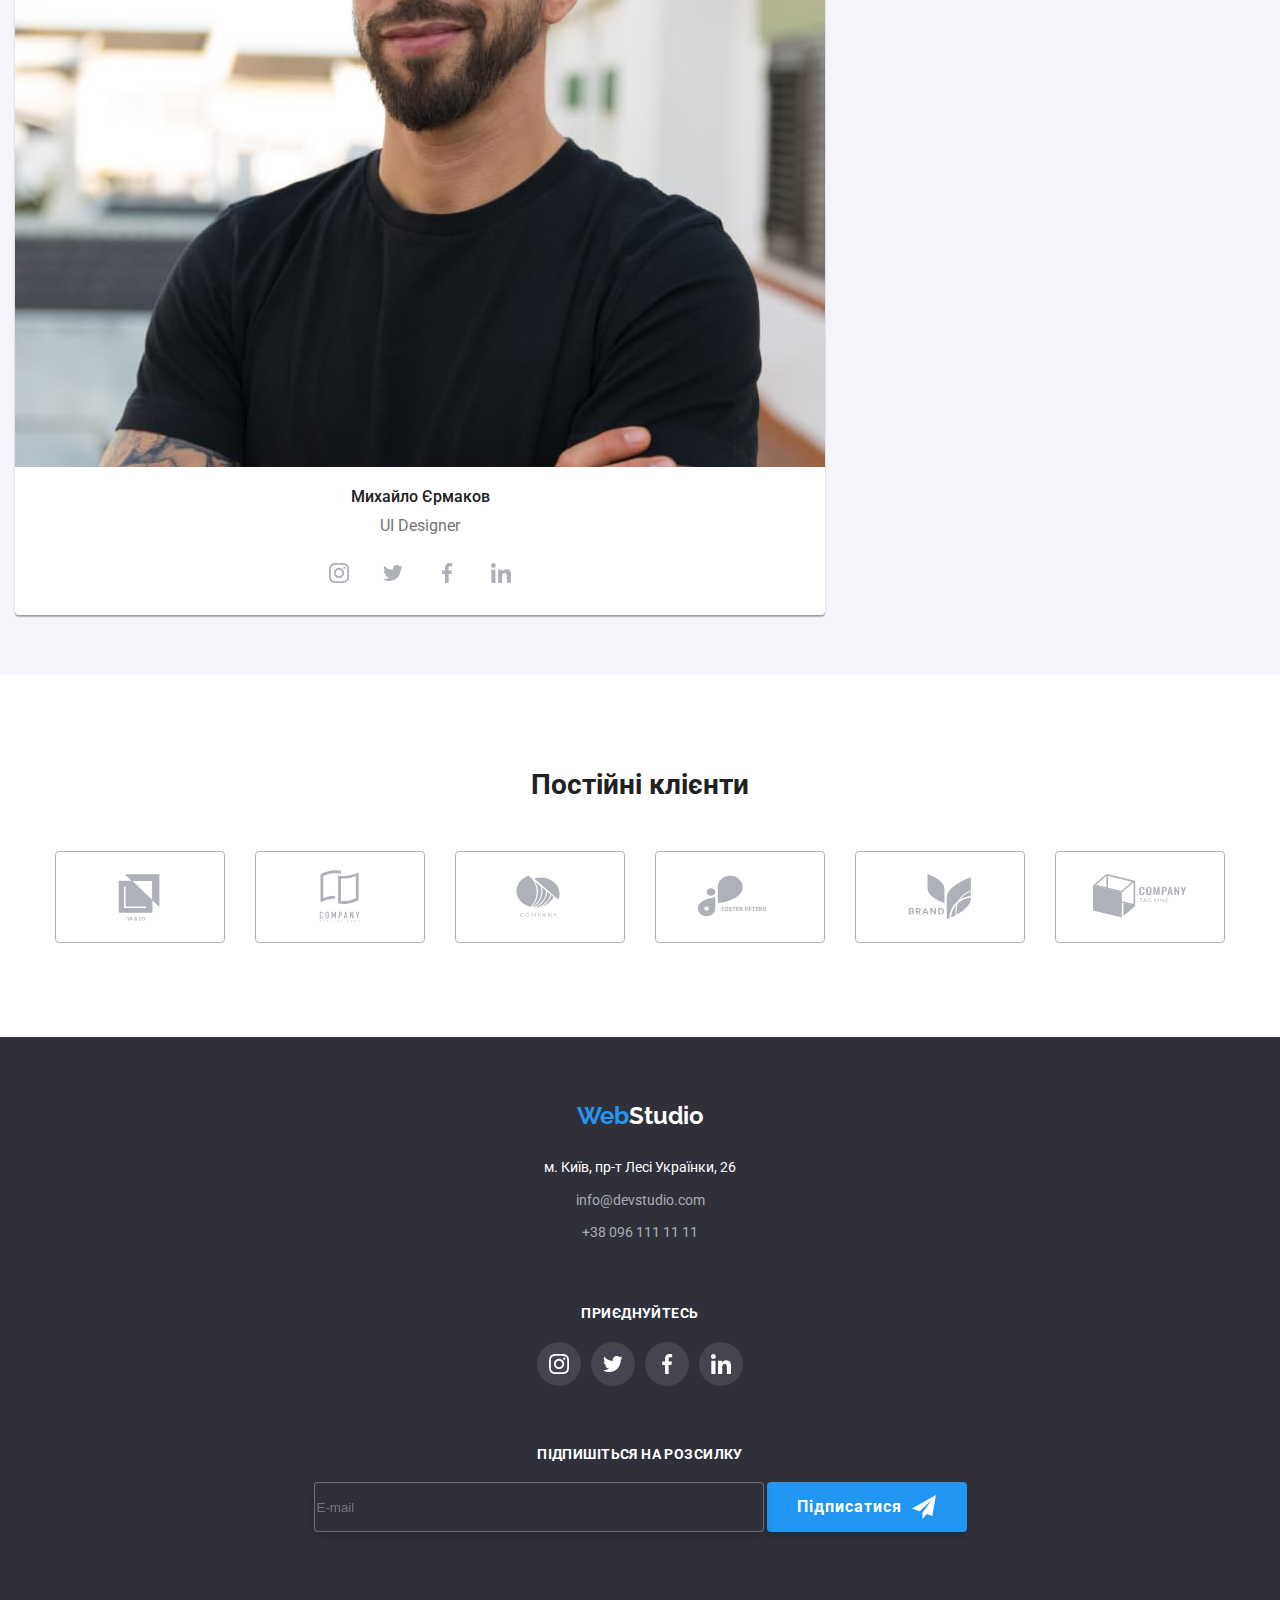
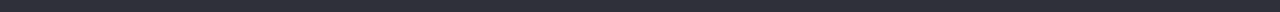
==== commit 18a28447: "mobile menu" ====
--- a/index.html
+++ b/index.html
@@ -36,7 +36,7 @@
                     </nav>
                     <ul class="header-contakts">
                         <li class="header-contakts_item list">
-                            <a class="header-contakts_link link" href="mailto:info@devstudio.com">
+                            <a class="header-contakts_link header-contakts_link--mail link" href="mailto:info@devstudio.com">
                                 <svg class="header-contakts_logo" width="16" height="12">
                                     <use href="./images/svg-sprite.svg#envelope"></use>
                                 </svg>
@@ -44,7 +44,7 @@
                             </a>
                         </li>
                         <li class="header-contakts_item list">
-                            <a class="header-contakts_link link" href="tel:+380961111111">
+                            <a class="header-contakts_link header-contakts_link--number link" href="tel:+380961111111">
                                 <svg class="header-contakts_logo" width="10" height="16">
                                     <use href="./images/svg-sprite.svg#smartphone"></use>
                                 </svg>
--- a/css/main.min.css
+++ b/css/main.min.css
@@ -1 +1 @@
-:root{--akcent-btn-color: #188CE8;--akcent-color: #2196F3;--akcent-text-color: #FFFFFF;--akcent-text-transperent: rgba(255, 255, 255, 0.6);--logo-bg-transperent: rgba(255, 255, 255, 0.1);--btn-color: #F5F4FA;--text-color: #212121;--text-color-primary: #757575;--hero-bg: #C4C4C4;--logos-color: #AFB1B8}html{box-sizing:border-box}*,*::before,*::after{box-sizing:inherit}h1,h2,h3,h4,h5,h6,p,ul{padding-left:0;margin-bottom:0;margin-top:0}body{font-family:"Roboto",sans-serif;font-size:14px;color:var(--text-color-primary);margin:0}body.menu_open{overflow:hidden}img{display:block;max-width:100%;height:auto}.link{text-decoration:none}.list{list-style:none}.social_icon{fill:currentColor}.visually-hidden{position:absolute;white-space:nowrap;width:1px;height:1px;overflow:hidden;border:0;padding:0;clip:rect(0 0 0 0);-webkit-clip-path:inset(50%);clip-path:inset(50%);margin:-1px}.logo{font-family:"Raleway";font-weight:700;font-size:24px;line-height:1.6}.container{padding-left:15px;padding-right:15px;margin:0 auto}.logo--header{color:var(--text-color)}.logo-text{color:var(--akcent-color)}.header{border-bottom:1px solid #ececec}.header_box{display:flex;justify-content:space-between}.header_list{display:flex}.header_link{color:var(--text-color);font-weight:500;line-height:1.17;padding-top:32px;padding-bottom:32px;display:block;transition:color 250ms cubic-bezier(0.4, 0, 0.2, 1)}.header_link:hover,.header_link:focus{color:var(--akcent-color)}.header_link--akcent{color:var(--akcent-color);position:relative}.header_link--akcent::after{content:"";display:block;position:absolute;bottom:-1px;width:100%;height:4px;background:#2196f3;border-radius:2px;display:none}.header-contakts{padding-top:32px;padding-bottom:32px;margin-left:auto;display:inline-flex;flex-direction:column-reverse}.header-contakts_item{display:block;justify-content:center;align-content:center}.header-contakts_link{font-weight:500;line-height:1.17;color:var(--text-color-primary);align-items:center;transition:color 250ms cubic-bezier(0.4, 0, 0.2, 1)}.header-contakts_logo{fill:currentColor;margin-right:10px;display:none}.header-contakts_link:hover,.header-contakts_link:focus{color:var(--akcent-color)}.header_socials{display:flex}.header_backdrop{position:fixed;top:0;left:0;width:100%;height:100%;background-color:rgba(0,0,0,.2);transition:opacity 250ms cubic-bezier(0.4, 0, 0.2, 1);z-index:999}.header_backdrop.is-hidden{opacity:0;pointer-events:none;visibility:hidden}.header .menu{position:absolute;background:#fff;padding:20px;width:100%;height:100%}.header .menu_open-btn{display:flex;align-items:center;justify-content:center;border:none;background:#fff;outline:none;cursor:pointer}.header .menu_close-btn{position:absolute;top:8px;right:8px;display:flex;align-items:center;justify-content:center;background:#fff;border:none;outline:none;cursor:pointer}.hero{background-color:var(--hero-bg);background-image:linear-gradient(rgba(47, 48, 58, 0.4), rgba(47, 48, 58, 0.4)),url(../images/Header-img.jpg);background-size:cover;background-repeat:no-repeat;background-position:center;padding-top:200px;padding-bottom:200px;text-align:center}@media screen and (max-width: 767px){.hero{background-image:linear-gradient(rgba(47, 48, 58, 0.4), rgba(47, 48, 58, 0.4)),url(../images/Header-mob-img.jpg)}}.hero_title{font-family:"Roboto",sans-serif;font-weight:900;color:var(--akcent-text-color);text-transform:uppercase;max-width:360px;margin:0 auto;font-size:26px;line-height:1.6}.hero_button{margin-top:30px;font-family:inherit;font-weight:700;font-size:16px;line-height:1.87;color:var(--akcent-text-color);background-color:var(--akcent-color);cursor:pointer;border-radius:4px;box-shadow:0px 4px 4px rgba(0,0,0,.15);height:50px;min-width:216px;text-align:center;border:none;display:inline-flex;justify-content:center;align-items:center;transition:background-color 250ms cubic-bezier(0.4, 0, 0.2, 1)}.hero_button:hover,.hero_button:focus{background-color:var(--akcent-btn-color)}.feature{padding-top:60px;padding-bottom:60px}@media screen and (min-width: 768px){.feature_list{display:flex}}@media screen and (min-width: 768px){.feature_item{width:354px}}.feature_item:not(:last-child){margin-bottom:30px}.feature_body{background-color:var(--btn-color);border-radius:4px;display:flex;align-items:center;justify-content:center;height:120px}.feature_title{margin-top:30px;font-size:14px;line-height:1.14;text-transform:uppercase;color:var(--text-color);text-align:center}.feature_desc{margin-top:10px;font-size:14px;font-weight:400;line-height:1.71}.cosanostra{text-align:center;padding-bottom:94px}@media screen and (max-width: 1199px){.cosanostra{display:none}}.cosanostra_title{font-size:36px;line-height:1.16;color:var(--text-color);margin-bottom:50px}.cosanostra_list{display:inline-flex}.cosanostra_item{position:relative}.cosanostra_item:not(:last-child){margin-right:30px}.cosanostra_image{display:block}.cosanostra_description{position:absolute;bottom:0;display:block;width:370px;height:70px;padding-top:27px;padding-bottom:27px;background:rgba(47,48,58,.8);font-style:normal;font-weight:700;font-size:14px;line-height:1.14;text-align:center;letter-spacing:.03em;text-transform:uppercase;color:var(--akcent-text-color)}.team{background:var(--btn-color);text-align:center;padding-top:60px;padding-bottom:60px}.team_title{font-size:28px;line-height:1.14;color:var(--text-color)}@media screen and (min-width: 480px){.team_list{display:inline-flex;flex-wrap:wrap}}.team_item{background:#fff;box-shadow:0px 1px 3px rgba(0,0,0,.12),0px 1px 1px rgba(0,0,0,.14),0px 2px 1px rgba(0,0,0,.2);border-radius:0px 0px 4px 4px;margin-top:30px}.team_photo{display:block}.team_body{padding:20px 24px}.team_name{font-size:16px;font-weight:500;line-height:1.19;color:var(--text-color);margin-bottom:10px;text-align:center}.team_position{font-size:16px;line-height:1.19;color:var(--text-color-primary);margin-bottom:16px;text-align:center}.team_socials{display:flex;justify-content:center}.team-social_item:not(:last-child){margin-right:10px}.team-social_item{width:44px;height:44px}.team-social_link{display:flex;align-items:center;justify-content:center;width:100%;height:100%;border-radius:50%;color:var(--logos-color);transition:background-color 250ms cubic-bezier(0.4, 0, 0.2, 1),color 250ms cubic-bezier(0.4, 0, 0.2, 1)}.team-social_link:hover,.team-social_link:focus{background-color:var(--akcent-color);color:var(--akcent-text-color)}.client{text-align:center;padding-top:94px;padding-bottom:94px}.client_title{font-size:28px;line-height:1.14;color:var(--text-color);margin-bottom:50px}@media screen and (max-width: 1199px){.client_title{margin-bottom:15px}}.client_list{margin:-15px;display:inline-flex;flex-wrap:wrap}.client_item{height:92px;color:var(--logos-color);margin:15px}@media screen and (max-width: 767px){.client_item{width:calc((100% - 60px)/2)}}@media screen and (min-width: 768px){.client_item{width:calc((100% - 90px)/3)}}@media screen and (min-width: 1200px){.client_item{width:170px}}.client_link{display:flex;align-items:center;justify-content:center;width:100%;height:100%;color:var(--logos-color);border:1px solid var(--logos-color);border-radius:4px;transition:color 250ms cubic-bezier(0.4, 0, 0.2, 1),border-color 250ms cubic-bezier(0.4, 0, 0.2, 1)}.client_link:hover,.client_link:focus{border-color:var(--akcent-color);color:var(--akcent-color)}.client_logo{fill:currentColor}.footer{background-color:#2f303a;padding:60px 0}.footer_section{text-align:center}.logo_text{color:var(--akcent-color)}.logo_footer{display:block;color:var(--akcent-text-color);margin-bottom:20px}.address_list:not(:first-child){margin-top:9px}.address_footer{display:inline-block;width:231px;color:var(--akcent-text-color);font-family:"Roboto",sans-serif;font-style:normal;line-height:1.71;transition:color 250ms cubic-bezier(0.4, 0, 0.2, 1)}.contacts_footer{color:var(--akcent-text-transperent);font-family:"Roboto",sans-serif;font-style:normal;line-height:1.71;transition:color 250ms cubic-bezier(0.4, 0, 0.2, 1)}.address_footer:hover,.address_footer:focus,.contacts_footer:hover,.contacts_footer:focus{color:var(--akcent-color)}.footer-socials{box-sizing:border-box;margin-bottom:60px;margin-top:60px}.footer-social_tabs{display:flex;justify-content:center}.socials_title{display:block;font-size:14px;line-height:1.16;letter-spacing:.03em;color:var(--akcent-text-color);margin-bottom:20px;text-transform:uppercase}.footer_tabs{display:flex;justify-content:center}.footer-social_link{display:flex;align-items:center;justify-content:center;width:100%;height:100%;border-radius:50%;color:var(--akcent-text-color);background-color:var(--logo-bg-transperent);transition:background-color 250ms cubic-bezier(0.4, 0, 0.2, 1)}.footer-social_link:hover,.footer-social_link:focus{background-color:var(--akcent-color)}.footer-social_item:not(:last-child){margin-right:10px}.footer-social_item{width:44px;height:44px}.subscription-form_caption{display:block;letter-spacing:.03em;text-transform:uppercase;color:var(--akcent-text-color);margin-bottom:20px}.subscription-form_input{display:inline-block;height:50px;border:1px solid rgba(255,255,255,.3);filter:drop-shadow(0px 4px 4px rgba(0, 0, 0, 0.15));border-radius:4px;cursor:pointer;background:#2f303a;color:var(--akcent-text-color);transition:outline 250ms cubic-bezier(0.4, 0, 0.2, 1);max-width:450px;width:100%;margin-bottom:20px}.subscription-form_input:hover,.subscription-form_input:focus{outline:1px solid var(--akcent-color)}.subscription-form_button{display:inline-flex;justify-content:center;align-items:center;width:200px;height:50px;box-shadow:0px 4px 4px rgba(0,0,0,.15);border-radius:4px;border:none;font-family:inherit;font-weight:700;font-size:16px;line-height:1.87;color:var(--akcent-text-color);background-color:var(--akcent-color);cursor:pointer;letter-spacing:.06em;transition:background-color 250ms cubic-bezier(0.4, 0, 0.2, 1)}.subscription-form_button:hover,.subscription-form_button:focus{background-color:var(--akcent-btn-color)}.subscription-form_icon{margin-left:10px}.backdrop{position:fixed;top:0;left:0;width:100%;height:100%;background-color:rgba(0,0,0,.2);transition:opacity 250ms cubic-bezier(0.4, 0, 0.2, 1)}.backdrop.is-hidden{opacity:0;pointer-events:none;visibility:hidden}.modal{position:absolute;top:50%;left:50%;transform:translate(-50%, -50%);max-width:450px;width:100%;height:609px;padding:40px;background:#fff;box-shadow:0px 1px 3px rgba(0,0,0,.12),0px 1px 1px rgba(0,0,0,.14),0px 2px 1px rgba(0,0,0,.2);border-radius:4px;text-align:center}.modal-close-btn{position:absolute;top:8px;right:8px;display:flex;align-items:center;justify-content:center;width:30px;height:30px;border-radius:50%;background:#fff;border:1px solid rgba(0,0,0,.1);outline:none;cursor:pointer}.modal-close-btn:hover,.modal-close-btn:focus{fill:var(--akcent-btn-color)}.form-logo{display:block;font-size:20px;line-height:1.5;text-align:center;letter-spacing:.03em;color:var(--text-color);margin-bottom:12px}.form-label{display:block;text-align:start;font-weight:400;font-size:12px;line-height:1.16;letter-spacing:.01em;color:var(--text-color-primary);margin-bottom:10px}.form-thumb{position:relative}.form-image{position:absolute;top:50%;left:12px;transform:translateY(-50%)}.form-input{display:block;width:100%;height:40px;margin-top:4px;border:1px solid rgba(33,33,33,.2);border-radius:4px;padding-left:42px;cursor:pointer}.form-input:focus,.form-input:hover,.form-coments:focus,.form-coments:hover{outline:1px solid var(--akcent-color)}.form-input:focus+.form-image,.form-input:hover+.form-image{fill:var(--akcent-color)}.form-coments{display:block;width:100%;height:120px;margin-top:4px;border:1px solid rgba(33,33,33,.2);border-radius:4px;resize:none;padding:12px 16px;font-family:"Roboto";font-size:12px;line-height:14px;letter-spacing:.01em}.checkbox-label{display:flex;justify-content:center;align-items:center;margin-top:20px;letter-spacing:.03em;font-size:12px;line-height:1.17}.checkbox{-webkit-appearance:none;-moz-appearance:none;appearance:none}.checkbox-icon{display:inline-block;width:16px;height:15px;border:1.8px solid var(--text-color);border-radius:1.7px;margin-right:7px}.checkbox-link{margin-left:10px;color:var(--akcent-color)}.checkbox:checked+.checkbox-icon{background:var(--akcent-color);background-image:url(../images/icon-check.svg);background-size:contain;background-origin:border-box;border-color:var(--akcent-color)}.signup-button{margin-top:30px;font-family:inherit;font-weight:700;font-size:16px;line-height:1.87;color:var(--akcent-text-color);background-color:var(--akcent-color);cursor:pointer;border-radius:4px;box-shadow:0px 4px 4px rgba(0,0,0,.15);height:50px;min-width:200px;letter-spacing:.06em;border:none;transition:background-color 250ms cubic-bezier(0.4, 0, 0.2, 1)}.signup-button:hover,.signup-button:focus{background-color:var(--akcent-btn-color)}.portpholio{padding-top:94px;padding-bottom:94px}.filter{display:flex;justify-content:center}.filter_item:not(:first-child){margin-left:8px}.filter_button{font-family:inherit;font-weight:500;font-size:16px;line-height:1.6;cursor:pointer;background-color:var(--btn-color);border:0 none rgba(0,0,0,0);border-radius:4px;padding:6px 22px;transition:background-color 250ms cubic-bezier(0.4, 0, 0.2, 1),color 250ms cubic-bezier(0.4, 0, 0.2, 1),box-shadow 250ms cubic-bezier(0.4, 0, 0.2, 1)}.filter_button:hover,.filter_button:focus{background-color:var(--akcent-color);color:var(--akcent-text-color);box-shadow:0px 4px 4px rgba(0,0,0,.15)}.project{margin-top:50px;box-sizing:content-box;display:flex;flex-wrap:wrap;gap:30px}.project_item{flex-basis:calc((100% - 60px)/3)}.project_link{display:block;color:inherit}.project_link:hover,.project_link:focus{box-shadow:0px 1px 1px rgba(0,0,0,.12),0px 4px 4px rgba(0,0,0,.06),1px 4px 6px rgba(0,0,0,.16)}.project_link:hover .project_annotation,.project_link:focus .project_annotation{opacity:1;transform:translateY(0)}.project_thumb{position:relative;overflow:hidden}.project_image{display:block}.project_annotation{position:absolute;bottom:0;transform:translateY(100%);transition:transform 500ms cubic-bezier(0.4, 0, 0.2, 1),opacity 500ms cubic-bezier(0.4, 0, 0.2, 1);display:flex;justify-content:center;align-items:center;font-size:18px;line-height:1.55;letter-spacing:.03em;color:var(--akcent-text-color);opacity:0;padding:63px 24px;background:rgba(33,150,243,.9)}.project_titlelist{padding:20px 24px;border-left:1px solid #eee;border-right:1px solid #eee;border-bottom:1px solid #eee}.project_title{font-size:18px;line-height:2;color:var(--text-color);margin-bottom:4px}.project_description{color:var(--text-color2);font-size:16px;line-height:1.87}/*# sourceMappingURL=main.min.css.map */+html{box-sizing:border-box}*,*::before,*::after{box-sizing:inherit}h1,h2,h3,h4,h5,h6,p,ul{padding-left:0;margin-bottom:0;margin-top:0}body{font-family:"Roboto",sans-serif;font-size:14px;color:var(--text-color-primary);margin:0}body.menu_open{overflow:hidden}img{display:block;max-width:100%;height:auto}.link{text-decoration:none}.list{list-style:none}.social_icon{fill:currentColor}.visually-hidden{position:absolute;white-space:nowrap;width:1px;height:1px;overflow:hidden;border:0;padding:0;clip:rect(0 0 0 0);-webkit-clip-path:inset(50%);clip-path:inset(50%);margin:-1px}.logo{font-family:"Raleway";font-weight:700;font-size:24px;line-height:1.6}:root{--akcent-btn-color: #188CE8;--akcent-color: #2196F3;--akcent-text-color: #FFFFFF;--akcent-text-transperent: rgba(255, 255, 255, 0.6);--logo-bg-transperent: rgba(255, 255, 255, 0.1);--btn-color: #F5F4FA;--text-color: #212121;--text-color-primary: #757575;--hero-bg: #C4C4C4;--logos-color: #AFB1B8}.container{padding-left:15px;padding-right:15px;margin:0 auto}.logo--header{color:var(--text-color);padding-top:16px;padding-bottom:16px}.logo-text{color:var(--akcent-color)}.header{border-bottom:1px solid #ececec}.header_box{display:flex;justify-content:space-between}.header_list{display:flex}.header_link{color:var(--text-color);padding-bottom:32px;display:block;transition:color 250ms cubic-bezier(0.4, 0, 0.2, 1);font-weight:500;font-size:40px;line-height:1.15}.header_link:hover,.header_link:focus{color:var(--akcent-color)}.header_link--akcent{color:var(--akcent-color);position:relative}.header_link--akcent::after{content:"";display:block;position:absolute;bottom:-1px;width:100%;height:4px;background:#2196f3;border-radius:2px;display:none}.header-contakts{display:inline-flex;flex-direction:column-reverse}.header-contakts_item{display:block;justify-content:center;align-content:center}.header-contakts_link{font-weight:500;color:var(--text-color-primary);transition:color 250ms cubic-bezier(0.4, 0, 0.2, 1)}.header-contakts_link--mail{font-size:24px;line-height:1.17}.header-contakts_link--number{font-size:34px;line-height:1.17}.header-contakts_logo{fill:currentColor;margin-right:10px;display:none}.header-contakts_link:hover,.header-contakts_link:focus{color:var(--akcent-color)}.header_socials{display:flex;align-items:flex-end}.header_backdrop{position:fixed;top:0;left:0;width:100%;height:100%;background-color:rgba(0,0,0,.2);transition:opacity 250ms cubic-bezier(0.4, 0, 0.2, 1);z-index:999}.header_backdrop.is-hidden{opacity:0;pointer-events:none;visibility:hidden}.header .menu{position:absolute;background:#fff;padding-top:48px;padding-bottom:48px;padding-left:40px;width:100%;height:100%;display:flex;flex-wrap:wrap}.header .menu_open-btn{display:flex;align-items:center;justify-content:center;border:none;background:#fff;outline:none;cursor:pointer}.header .menu_close-btn{position:absolute;top:8px;right:8px;display:flex;align-items:center;justify-content:center;background:#fff;border:none;outline:none;cursor:pointer}.hero{background-color:var(--hero-bg);background-image:linear-gradient(rgba(47, 48, 58, 0.4), rgba(47, 48, 58, 0.4)),url(../images/Header-img.jpg);background-size:cover;background-repeat:no-repeat;background-position:center;padding-top:200px;padding-bottom:200px;text-align:center}@media screen and (max-width: 767px){.hero{background-image:linear-gradient(rgba(47, 48, 58, 0.4), rgba(47, 48, 58, 0.4)),url(../images/Header-mob-img.jpg)}}.hero_title{font-family:"Roboto",sans-serif;font-weight:900;color:var(--akcent-text-color);text-transform:uppercase;max-width:360px;margin:0 auto;font-size:26px;line-height:1.6}.hero_button{margin-top:30px;font-family:inherit;font-weight:700;font-size:16px;line-height:1.87;color:var(--akcent-text-color);background-color:var(--akcent-color);cursor:pointer;border-radius:4px;box-shadow:0px 4px 4px rgba(0,0,0,.15);height:50px;min-width:216px;text-align:center;border:none;display:inline-flex;justify-content:center;align-items:center;transition:background-color 250ms cubic-bezier(0.4, 0, 0.2, 1)}.hero_button:hover,.hero_button:focus{background-color:var(--akcent-btn-color)}.feature{padding-top:60px;padding-bottom:60px}@media screen and (min-width: 768px){.feature_list{display:flex}}@media screen and (min-width: 768px){.feature_item{width:354px}}.feature_item:not(:last-child){margin-bottom:30px}.feature_body{background-color:var(--btn-color);border-radius:4px;display:flex;align-items:center;justify-content:center;height:120px}.feature_title{margin-top:30px;font-size:14px;line-height:1.14;text-transform:uppercase;color:var(--text-color);text-align:center}.feature_desc{margin-top:10px;font-size:14px;font-weight:400;line-height:1.71}.cosanostra{text-align:center;padding-bottom:94px}@media screen and (max-width: 1199px){.cosanostra{display:none}}.cosanostra_title{font-size:36px;line-height:1.16;color:var(--text-color);margin-bottom:50px}.cosanostra_list{display:inline-flex}.cosanostra_item{position:relative}.cosanostra_item:not(:last-child){margin-right:30px}.cosanostra_image{display:block}.cosanostra_description{position:absolute;bottom:0;display:block;width:370px;height:70px;padding-top:27px;padding-bottom:27px;background:rgba(47,48,58,.8);font-style:normal;font-weight:700;font-size:14px;line-height:1.14;text-align:center;letter-spacing:.03em;text-transform:uppercase;color:var(--akcent-text-color)}.team{background:var(--btn-color);text-align:center;padding-top:60px;padding-bottom:60px}.team_title{font-size:28px;line-height:1.14;color:var(--text-color)}@media screen and (min-width: 480px){.team_list{display:inline-flex;flex-wrap:wrap}}.team_item{background:#fff;box-shadow:0px 1px 3px rgba(0,0,0,.12),0px 1px 1px rgba(0,0,0,.14),0px 2px 1px rgba(0,0,0,.2);border-radius:0px 0px 4px 4px;margin-top:30px}.team_photo{display:block}.team_body{padding:20px 24px}.team_name{font-size:16px;font-weight:500;line-height:1.19;color:var(--text-color);margin-bottom:10px;text-align:center}.team_position{font-size:16px;line-height:1.19;color:var(--text-color-primary);margin-bottom:16px;text-align:center}.team_socials{display:flex;justify-content:center}.team-social_item:not(:last-child){margin-right:10px}.team-social_item{width:44px;height:44px}.team-social_link{display:flex;align-items:center;justify-content:center;width:100%;height:100%;border-radius:50%;color:var(--logos-color);transition:background-color 250ms cubic-bezier(0.4, 0, 0.2, 1),color 250ms cubic-bezier(0.4, 0, 0.2, 1)}.team-social_link:hover,.team-social_link:focus{background-color:var(--akcent-color);color:var(--akcent-text-color)}.client{text-align:center;padding-top:94px;padding-bottom:94px}.client_title{font-size:28px;line-height:1.14;color:var(--text-color);margin-bottom:50px}@media screen and (max-width: 1199px){.client_title{margin-bottom:15px}}.client_list{margin:-15px;display:inline-flex;flex-wrap:wrap}.client_item{height:92px;color:var(--logos-color);margin:15px}@media screen and (max-width: 767px){.client_item{width:calc((100% - 60px)/2)}}@media screen and (min-width: 768px){.client_item{width:calc((100% - 90px)/3)}}@media screen and (min-width: 1200px){.client_item{width:170px}}.client_link{display:flex;align-items:center;justify-content:center;width:100%;height:100%;color:var(--logos-color);border:1px solid var(--logos-color);border-radius:4px;transition:color 250ms cubic-bezier(0.4, 0, 0.2, 1),border-color 250ms cubic-bezier(0.4, 0, 0.2, 1)}.client_link:hover,.client_link:focus{border-color:var(--akcent-color);color:var(--akcent-color)}.client_logo{fill:currentColor}.footer{background-color:#2f303a;padding:60px 0}.footer_section{text-align:center}.logo_text{color:var(--akcent-color)}.logo_footer{display:block;color:var(--akcent-text-color);margin-bottom:20px}.address_list:not(:first-child){margin-top:9px}.address_footer{display:inline-block;width:231px;color:var(--akcent-text-color);font-family:"Roboto",sans-serif;font-style:normal;line-height:1.71;transition:color 250ms cubic-bezier(0.4, 0, 0.2, 1)}.contacts_footer{color:var(--akcent-text-transperent);font-family:"Roboto",sans-serif;font-style:normal;line-height:1.71;transition:color 250ms cubic-bezier(0.4, 0, 0.2, 1)}.address_footer:hover,.address_footer:focus,.contacts_footer:hover,.contacts_footer:focus{color:var(--akcent-color)}.footer-socials{box-sizing:border-box;margin-bottom:60px;margin-top:60px}.footer-social_tabs{display:flex;justify-content:center}.socials_title{display:block;font-size:14px;line-height:1.16;letter-spacing:.03em;color:var(--akcent-text-color);margin-bottom:20px;text-transform:uppercase}.footer_tabs{display:flex;justify-content:center}.footer-social_link{display:flex;align-items:center;justify-content:center;width:100%;height:100%;border-radius:50%;color:var(--akcent-text-color);background-color:var(--logo-bg-transperent);transition:background-color 250ms cubic-bezier(0.4, 0, 0.2, 1)}.footer-social_link:hover,.footer-social_link:focus{background-color:var(--akcent-color)}.footer-social_item:not(:last-child){margin-right:10px}.footer-social_item{width:44px;height:44px}.subscription-form_caption{display:block;letter-spacing:.03em;text-transform:uppercase;color:var(--akcent-text-color);margin-bottom:20px}.subscription-form_input{display:inline-block;height:50px;border:1px solid rgba(255,255,255,.3);filter:drop-shadow(0px 4px 4px rgba(0, 0, 0, 0.15));border-radius:4px;cursor:pointer;background:#2f303a;color:var(--akcent-text-color);transition:outline 250ms cubic-bezier(0.4, 0, 0.2, 1);max-width:450px;width:100%;margin-bottom:20px}.subscription-form_input:hover,.subscription-form_input:focus{outline:1px solid var(--akcent-color)}.subscription-form_button{display:inline-flex;justify-content:center;align-items:center;width:200px;height:50px;box-shadow:0px 4px 4px rgba(0,0,0,.15);border-radius:4px;border:none;font-family:inherit;font-weight:700;font-size:16px;line-height:1.87;color:var(--akcent-text-color);background-color:var(--akcent-color);cursor:pointer;letter-spacing:.06em;transition:background-color 250ms cubic-bezier(0.4, 0, 0.2, 1)}.subscription-form_button:hover,.subscription-form_button:focus{background-color:var(--akcent-btn-color)}.subscription-form_icon{margin-left:10px}.backdrop{position:fixed;top:0;left:0;width:100%;height:100%;background-color:rgba(0,0,0,.2);transition:opacity 250ms cubic-bezier(0.4, 0, 0.2, 1)}.backdrop.is-hidden{opacity:0;pointer-events:none;visibility:hidden}.modal{position:absolute;top:50%;left:50%;transform:translate(-50%, -50%);max-width:450px;width:100%;height:609px;padding:40px;background:#fff;box-shadow:0px 1px 3px rgba(0,0,0,.12),0px 1px 1px rgba(0,0,0,.14),0px 2px 1px rgba(0,0,0,.2);border-radius:4px;text-align:center}.modal-close-btn{position:absolute;top:8px;right:8px;display:flex;align-items:center;justify-content:center;width:30px;height:30px;border-radius:50%;background:#fff;border:1px solid rgba(0,0,0,.1);outline:none;cursor:pointer}.modal-close-btn:hover,.modal-close-btn:focus{fill:var(--akcent-btn-color)}.form-logo{display:block;font-size:20px;line-height:1.5;text-align:center;letter-spacing:.03em;color:var(--text-color);margin-bottom:12px}.form-label{display:block;text-align:start;font-weight:400;font-size:12px;line-height:1.16;letter-spacing:.01em;color:var(--text-color-primary);margin-bottom:10px}.form-thumb{position:relative}.form-image{position:absolute;top:50%;left:12px;transform:translateY(-50%)}.form-input{display:block;width:100%;height:40px;margin-top:4px;border:1px solid rgba(33,33,33,.2);border-radius:4px;padding-left:42px;cursor:pointer}.form-input:focus,.form-input:hover,.form-coments:focus,.form-coments:hover{outline:1px solid var(--akcent-color)}.form-input:focus+.form-image,.form-input:hover+.form-image{fill:var(--akcent-color)}.form-coments{display:block;width:100%;height:120px;margin-top:4px;border:1px solid rgba(33,33,33,.2);border-radius:4px;resize:none;padding:12px 16px;font-family:"Roboto";font-size:12px;line-height:14px;letter-spacing:.01em}.checkbox-label{display:flex;justify-content:center;align-items:center;margin-top:20px;letter-spacing:.03em;font-size:12px;line-height:1.17}.checkbox{-webkit-appearance:none;-moz-appearance:none;appearance:none}.checkbox-icon{display:inline-block;width:16px;height:15px;border:1.8px solid var(--text-color);border-radius:1.7px;margin-right:7px}.checkbox-link{margin-left:10px;color:var(--akcent-color)}.checkbox:checked+.checkbox-icon{background:var(--akcent-color);background-image:url(../images/icon-check.svg);background-size:contain;background-origin:border-box;border-color:var(--akcent-color)}.signup-button{margin-top:30px;font-family:inherit;font-weight:700;font-size:16px;line-height:1.87;color:var(--akcent-text-color);background-color:var(--akcent-color);cursor:pointer;border-radius:4px;box-shadow:0px 4px 4px rgba(0,0,0,.15);height:50px;min-width:200px;letter-spacing:.06em;border:none;transition:background-color 250ms cubic-bezier(0.4, 0, 0.2, 1)}.signup-button:hover,.signup-button:focus{background-color:var(--akcent-btn-color)}.portpholio{padding-top:94px;padding-bottom:94px}.filter{display:flex;justify-content:center}.filter_item:not(:first-child){margin-left:8px}.filter_button{font-family:inherit;font-weight:500;font-size:16px;line-height:1.6;cursor:pointer;background-color:var(--btn-color);border:0 none rgba(0,0,0,0);border-radius:4px;padding:6px 22px;transition:background-color 250ms cubic-bezier(0.4, 0, 0.2, 1),color 250ms cubic-bezier(0.4, 0, 0.2, 1),box-shadow 250ms cubic-bezier(0.4, 0, 0.2, 1)}.filter_button:hover,.filter_button:focus{background-color:var(--akcent-color);color:var(--akcent-text-color);box-shadow:0px 4px 4px rgba(0,0,0,.15)}.project{margin-top:50px;box-sizing:content-box;display:flex;flex-wrap:wrap;gap:30px}.project_item{flex-basis:calc((100% - 60px)/3)}.project_link{display:block;color:inherit}.project_link:hover,.project_link:focus{box-shadow:0px 1px 1px rgba(0,0,0,.12),0px 4px 4px rgba(0,0,0,.06),1px 4px 6px rgba(0,0,0,.16)}.project_link:hover .project_annotation,.project_link:focus .project_annotation{opacity:1;transform:translateY(0)}.project_thumb{position:relative;overflow:hidden}.project_image{display:block}.project_annotation{position:absolute;bottom:0;transform:translateY(100%);transition:transform 500ms cubic-bezier(0.4, 0, 0.2, 1),opacity 500ms cubic-bezier(0.4, 0, 0.2, 1);display:flex;justify-content:center;align-items:center;font-size:18px;line-height:1.55;letter-spacing:.03em;color:var(--akcent-text-color);opacity:0;padding:63px 24px;background:rgba(33,150,243,.9)}.project_titlelist{padding:20px 24px;border-left:1px solid #eee;border-right:1px solid #eee;border-bottom:1px solid #eee}.project_title{font-size:18px;line-height:2;color:var(--text-color);margin-bottom:4px}.project_description{color:var(--text-color2);font-size:16px;line-height:1.87}/*# sourceMappingURL=main.min.css.map */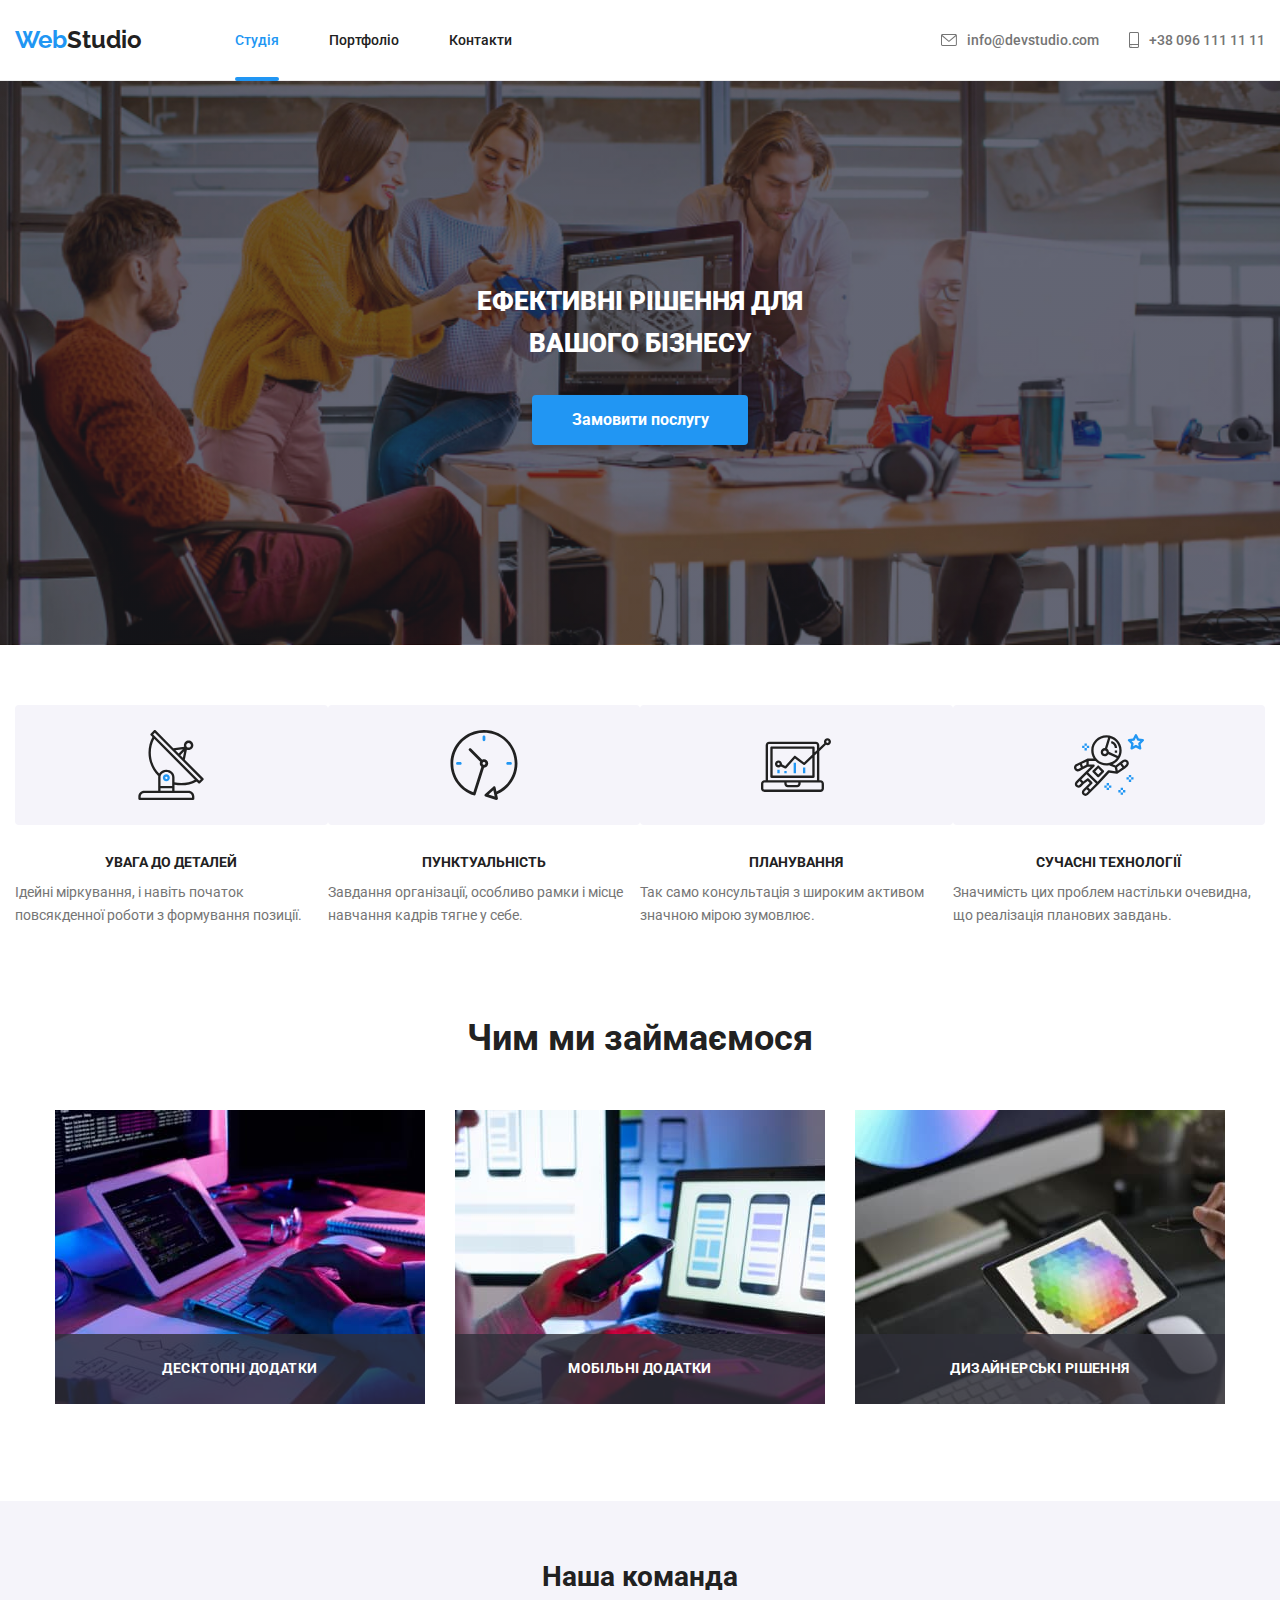
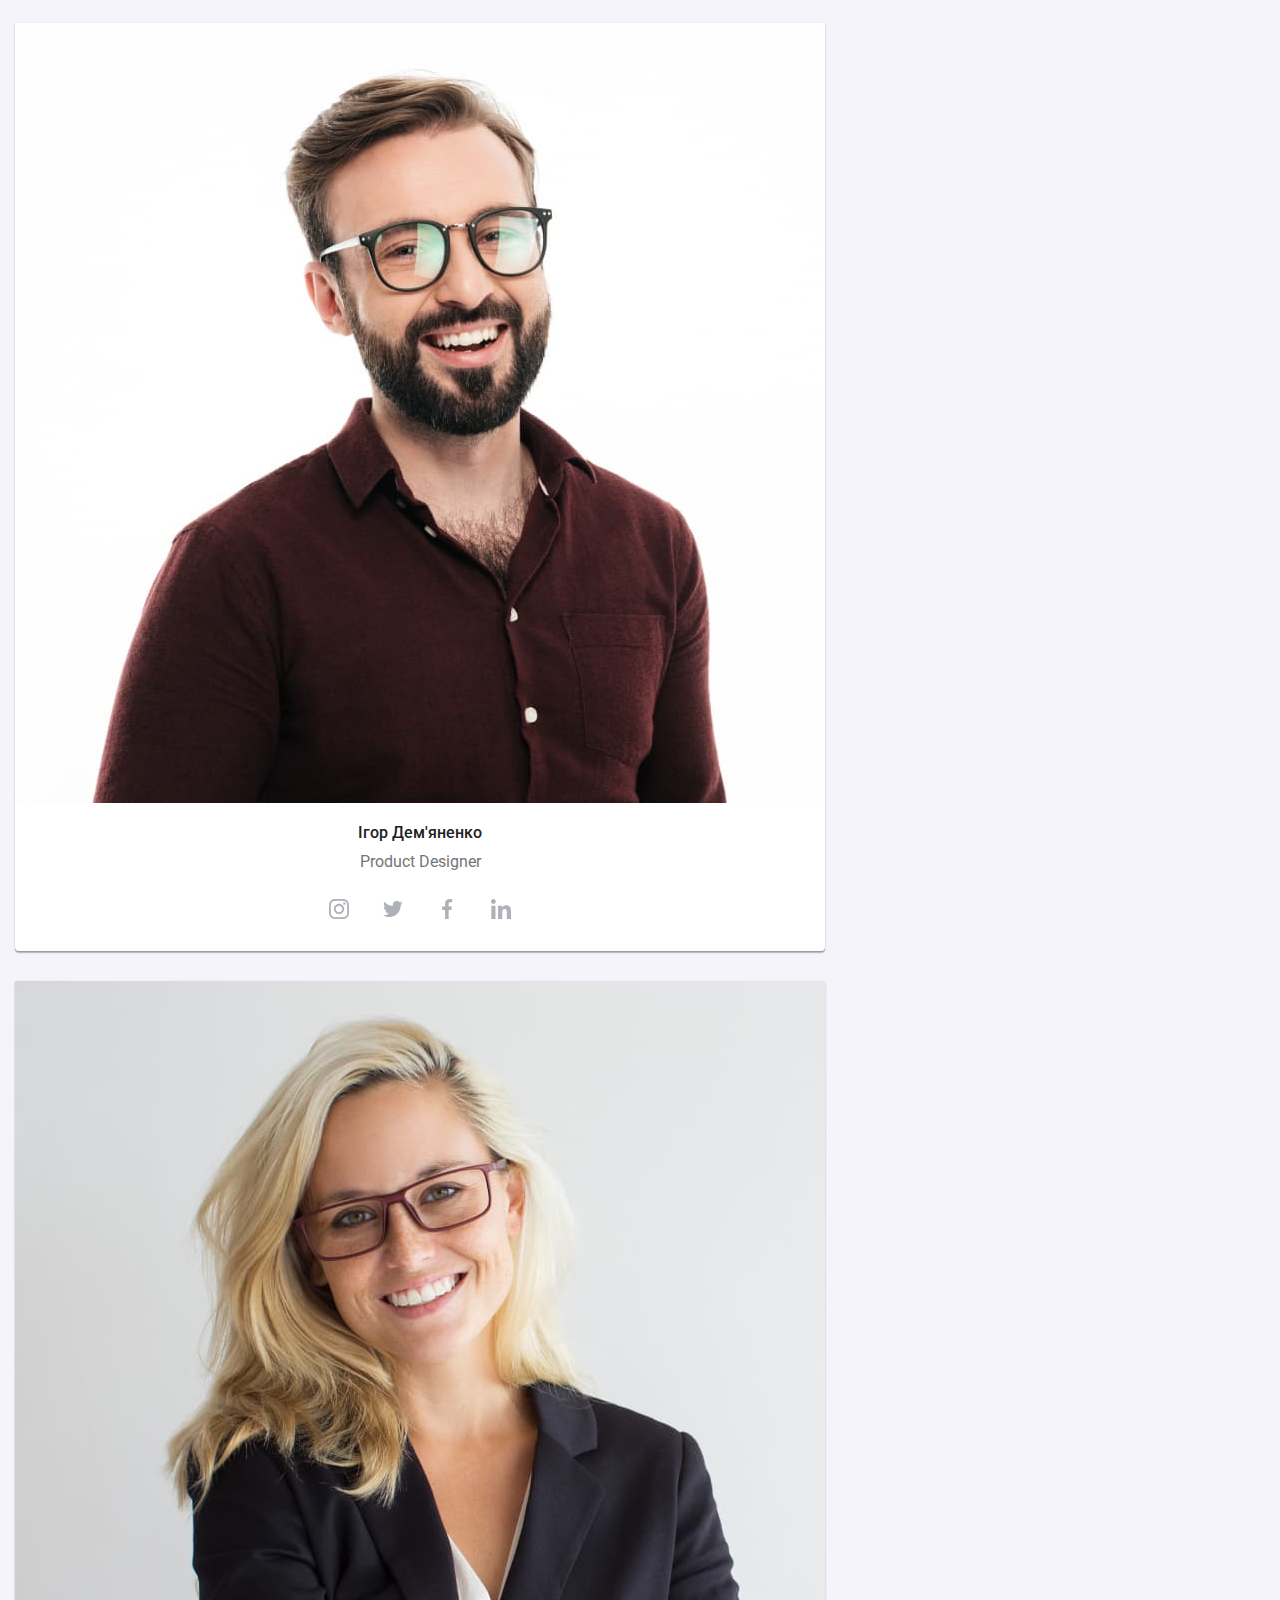
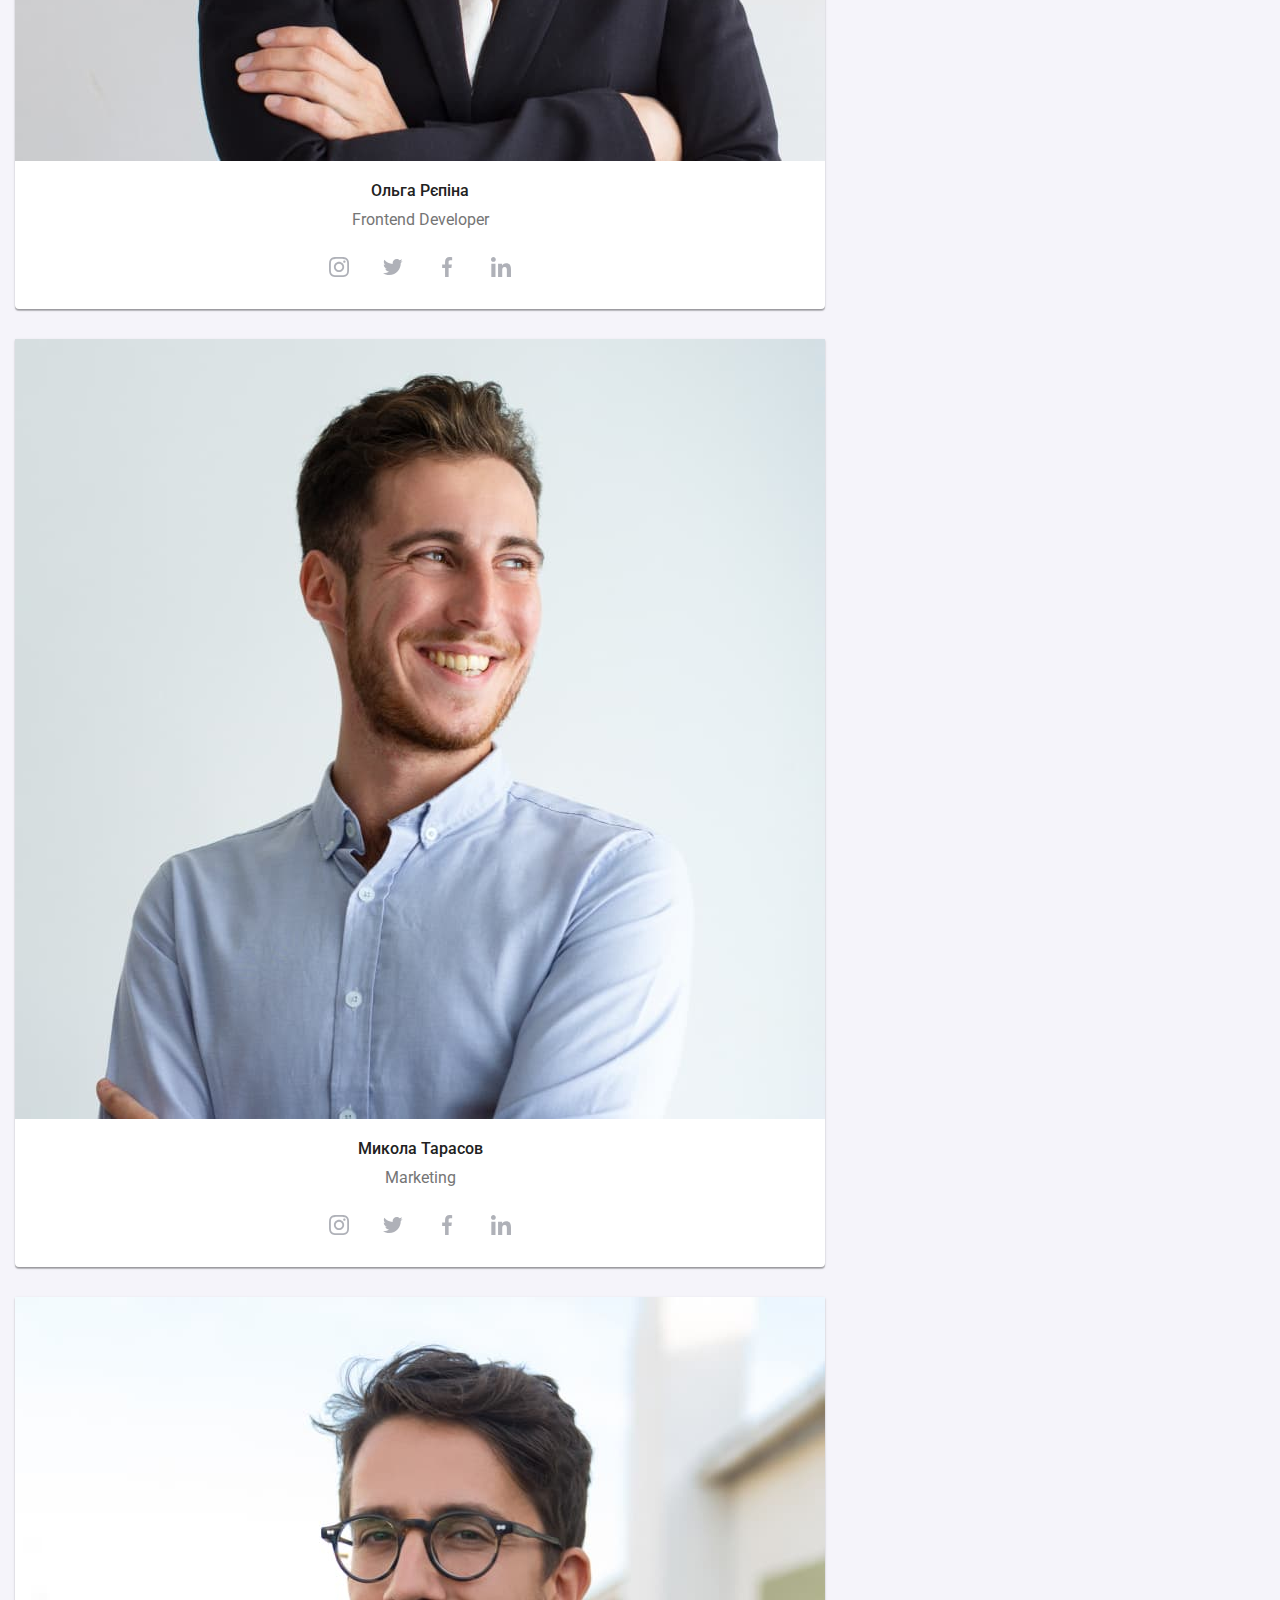
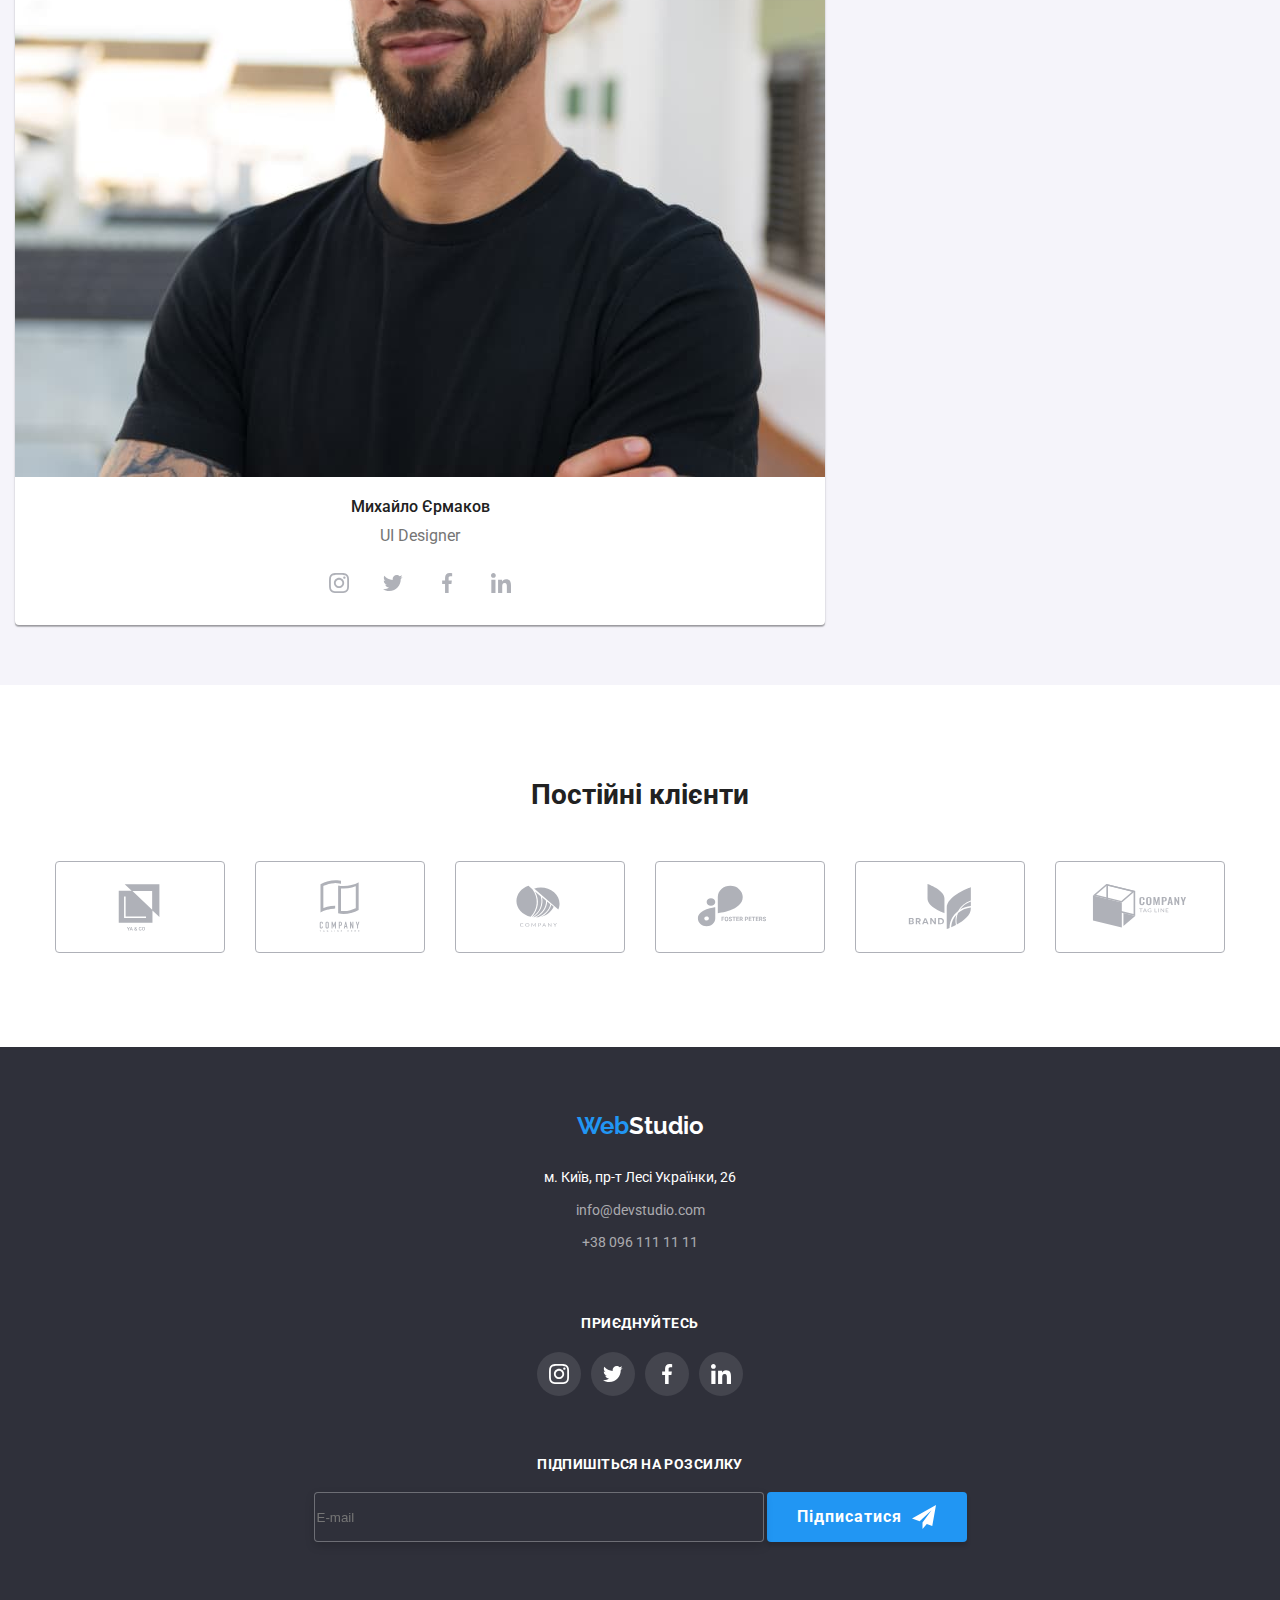
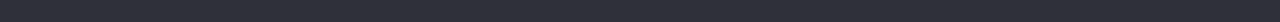
==== commit 48f4f80d: "mob-men" ====
--- a/index.html
+++ b/index.html
@@ -15,59 +15,36 @@
 	<header class="header">
 		<div class="container header_box">
             <a class="logo logo--header link" href="./index.html"><span class="logo_text">Web</span>Studio</a>
+            <nav>
+                <ul class="header_nav">
+                    <li class="header_list list"><a class="header_link header_link--akcent link" href="./index.html">Студія</a></li>
+                    <li class="header_list list"><a class="header_link link" href="./portfolio.html">Портфоліо</a></li>
+                    <li class="header_list list"><a class="header_link link" href="">Контакти</a></li>
+                </ul>
+            </nav>
+            <ul class="header-contakts">
+                <li class="header-contakts_item list">
+                    <a class="header-contakts_link header-contakts_link--mail link" href="mailto:info@devstudio.com">
+                        <svg class="header-contakts_logo" width="16" height="12">
+                            <use href="./images/svg-sprite.svg#envelope"></use>
+                        </svg>
+                        info@devstudio.com
+                    </a>
+                </li>
+                <li class="header-contakts_item list">
+                    <a class="header-contakts_link header-contakts_link--number link" href="tel:+380961111111">
+                        <svg class="header-contakts_logo" width="10" height="16">
+                            <use href="./images/svg-sprite.svg#smartphone"></use>
+                        </svg>
+                        +38 096 111 11 11
+                    </a>
+                </li>
+            </ul>
             <button class="menu_open-btn" type="button" data-menu-open>
                 <svg width="40" height="40">
                     <use href="./images/svg-sprite.svg#menu_open"></use>
                 </svg>
             </button>
-            <div class="header_backdrop is-hidden" data-menu>
-                <div class="menu">
-                    <button class="menu_close-btn" type="button" data-menu-close>
-                        <svg width="40" height="40">
-                            <use href="./images/svg-sprite.svg#menu_close"></use>
-                        </svg>
-                    </button>
-                    <nav>
-                        <ul class="header_nav">
-                            <li class="header_list list"><a class="header_link header_link--akcent link" href="./index.html">Студія</a></li>
-                            <li class="header_list list"><a class="header_link link" href="./portfolio.html">Портфоліо</a></li>
-                            <li class="header_list list"><a class="header_link link" href="">Контакти</a></li>
-                        </ul>
-                    </nav>
-                    <ul class="header-contakts">
-                        <li class="header-contakts_item list">
-                            <a class="header-contakts_link header-contakts_link--mail link" href="mailto:info@devstudio.com">
-                                <svg class="header-contakts_logo" width="16" height="12">
-                                    <use href="./images/svg-sprite.svg#envelope"></use>
-                                </svg>
-                                info@devstudio.com
-                            </a>
-                        </li>
-                        <li class="header-contakts_item list">
-                            <a class="header-contakts_link header-contakts_link--number link" href="tel:+380961111111">
-                                <svg class="header-contakts_logo" width="10" height="16">
-                                    <use href="./images/svg-sprite.svg#smartphone"></use>
-                                </svg>
-                                +38 096 111 11 11
-                            </a>
-                        </li>
-                    </ul>
-                    <ul class="header_socials">
-                        <li class="list">
-                            <a class="link" href="">Instagram</a>
-                        </li>
-                        <li class="list">
-                            <a class="link" href="">Twitter</a>
-                        </li>
-                        <li class="list">
-                            <a class="link" href="">Facebook</a>
-                        </li>
-                        <li class="list">
-                            <a class="link" href="">LinkedIn</a>
-                        </li>
-                    </ul>
-                </div>
-            </div>
         </div>
     </header>
     <main> 
@@ -462,6 +439,43 @@
             </form>
         </div>
     </div>
+    <!-- мобільне меню -->
+    <div class="menu is-hidden menu-container js-menu-container" id="site-menu" data-menu>
+        <button class="menu_close-btn" type="button" data-menu-close>
+            <svg width="40" height="40">
+                <use href="./images/svg-sprite.svg#menu_close"></use>
+            </svg>
+        </button>
+        <ul class="menu-nav">
+            <li class="menu-nav_item list"><a class="menu-nav_link menu-nav_link--akcent link" href="./index.html">Студія</a></li>
+            <li class="menu-nav_item list"><a class="menu-nav_link link" href="./portfolio.html">Портфоліо</a></li>
+            <li class="menu-nav_item list"><a class="menu-nav_link link" href="">Контакти</a></li>
+        </ul>
+        <div class="menu-box">
+            <ul class="menu-contacts">
+                <li class="menu-contacts_item list">
+                    <a class="menu-contacts_tel link" href="tel:+380961111111">+38 096 111 11 11</a>
+                </li>    
+                <li class="menu-contacts_item list">
+                    <a class="menu-contacts_mailto link" href="mailto:info@devstudio.com">info@devstudio.com</a>
+                </li>
+            </ul>
+            <ul class="menu-socials">
+                <li class="menu-socials_item list">
+                    <a class="menu-socials_link link menu-socials_link--left" href="">Instagram</a>
+                </li>
+                <li class="menu-socials_item list">
+                    <a class="menu-socials_link link" href="">Twitter</a>
+                </li>
+                <li class="menu-socials_item list">
+                    <a class="menu-socials_link link" href="">Facebook</a>
+                </li>
+                <li class="menu-socials_item list">
+                    <a class="menu-socials_link link" href="">LinkedIn</a>
+                </li>
+            </ul>
+        </div>
+    </div>
     <script src="./js/mobile-menu.js"></script>
     <script src="./js/modal.js"></script>
 </body>
--- a/css/main.min.css
+++ b/css/main.min.css
@@ -1 +1 @@
-html{box-sizing:border-box}*,*::before,*::after{box-sizing:inherit}h1,h2,h3,h4,h5,h6,p,ul{padding-left:0;margin-bottom:0;margin-top:0}body{font-family:"Roboto",sans-serif;font-size:14px;color:var(--text-color-primary);margin:0}body.menu_open{overflow:hidden}img{display:block;max-width:100%;height:auto}.link{text-decoration:none}.list{list-style:none}.social_icon{fill:currentColor}.visually-hidden{position:absolute;white-space:nowrap;width:1px;height:1px;overflow:hidden;border:0;padding:0;clip:rect(0 0 0 0);-webkit-clip-path:inset(50%);clip-path:inset(50%);margin:-1px}.logo{font-family:"Raleway";font-weight:700;font-size:24px;line-height:1.6}:root{--akcent-btn-color: #188CE8;--akcent-color: #2196F3;--akcent-text-color: #FFFFFF;--akcent-text-transperent: rgba(255, 255, 255, 0.6);--logo-bg-transperent: rgba(255, 255, 255, 0.1);--btn-color: #F5F4FA;--text-color: #212121;--text-color-primary: #757575;--hero-bg: #C4C4C4;--logos-color: #AFB1B8}.container{padding-left:15px;padding-right:15px;margin:0 auto}.logo--header{color:var(--text-color);padding-top:16px;padding-bottom:16px}.logo-text{color:var(--akcent-color)}.header{border-bottom:1px solid #ececec}.header_box{display:flex;justify-content:space-between}.header_list{display:flex}.header_link{color:var(--text-color);padding-bottom:32px;display:block;transition:color 250ms cubic-bezier(0.4, 0, 0.2, 1);font-weight:500;font-size:40px;line-height:1.15}.header_link:hover,.header_link:focus{color:var(--akcent-color)}.header_link--akcent{color:var(--akcent-color);position:relative}.header_link--akcent::after{content:"";display:block;position:absolute;bottom:-1px;width:100%;height:4px;background:#2196f3;border-radius:2px;display:none}.header-contakts{display:inline-flex;flex-direction:column-reverse}.header-contakts_item{display:block;justify-content:center;align-content:center}.header-contakts_link{font-weight:500;color:var(--text-color-primary);transition:color 250ms cubic-bezier(0.4, 0, 0.2, 1)}.header-contakts_link--mail{font-size:24px;line-height:1.17}.header-contakts_link--number{font-size:34px;line-height:1.17}.header-contakts_logo{fill:currentColor;margin-right:10px;display:none}.header-contakts_link:hover,.header-contakts_link:focus{color:var(--akcent-color)}.header_socials{display:flex;align-items:flex-end}.header_backdrop{position:fixed;top:0;left:0;width:100%;height:100%;background-color:rgba(0,0,0,.2);transition:opacity 250ms cubic-bezier(0.4, 0, 0.2, 1);z-index:999}.header_backdrop.is-hidden{opacity:0;pointer-events:none;visibility:hidden}.header .menu{position:absolute;background:#fff;padding-top:48px;padding-bottom:48px;padding-left:40px;width:100%;height:100%;display:flex;flex-wrap:wrap}.header .menu_open-btn{display:flex;align-items:center;justify-content:center;border:none;background:#fff;outline:none;cursor:pointer}.header .menu_close-btn{position:absolute;top:8px;right:8px;display:flex;align-items:center;justify-content:center;background:#fff;border:none;outline:none;cursor:pointer}.hero{background-color:var(--hero-bg);background-image:linear-gradient(rgba(47, 48, 58, 0.4), rgba(47, 48, 58, 0.4)),url(../images/Header-img.jpg);background-size:cover;background-repeat:no-repeat;background-position:center;padding-top:200px;padding-bottom:200px;text-align:center}@media screen and (max-width: 767px){.hero{background-image:linear-gradient(rgba(47, 48, 58, 0.4), rgba(47, 48, 58, 0.4)),url(../images/Header-mob-img.jpg)}}.hero_title{font-family:"Roboto",sans-serif;font-weight:900;color:var(--akcent-text-color);text-transform:uppercase;max-width:360px;margin:0 auto;font-size:26px;line-height:1.6}.hero_button{margin-top:30px;font-family:inherit;font-weight:700;font-size:16px;line-height:1.87;color:var(--akcent-text-color);background-color:var(--akcent-color);cursor:pointer;border-radius:4px;box-shadow:0px 4px 4px rgba(0,0,0,.15);height:50px;min-width:216px;text-align:center;border:none;display:inline-flex;justify-content:center;align-items:center;transition:background-color 250ms cubic-bezier(0.4, 0, 0.2, 1)}.hero_button:hover,.hero_button:focus{background-color:var(--akcent-btn-color)}.feature{padding-top:60px;padding-bottom:60px}@media screen and (min-width: 768px){.feature_list{display:flex}}@media screen and (min-width: 768px){.feature_item{width:354px}}.feature_item:not(:last-child){margin-bottom:30px}.feature_body{background-color:var(--btn-color);border-radius:4px;display:flex;align-items:center;justify-content:center;height:120px}.feature_title{margin-top:30px;font-size:14px;line-height:1.14;text-transform:uppercase;color:var(--text-color);text-align:center}.feature_desc{margin-top:10px;font-size:14px;font-weight:400;line-height:1.71}.cosanostra{text-align:center;padding-bottom:94px}@media screen and (max-width: 1199px){.cosanostra{display:none}}.cosanostra_title{font-size:36px;line-height:1.16;color:var(--text-color);margin-bottom:50px}.cosanostra_list{display:inline-flex}.cosanostra_item{position:relative}.cosanostra_item:not(:last-child){margin-right:30px}.cosanostra_image{display:block}.cosanostra_description{position:absolute;bottom:0;display:block;width:370px;height:70px;padding-top:27px;padding-bottom:27px;background:rgba(47,48,58,.8);font-style:normal;font-weight:700;font-size:14px;line-height:1.14;text-align:center;letter-spacing:.03em;text-transform:uppercase;color:var(--akcent-text-color)}.team{background:var(--btn-color);text-align:center;padding-top:60px;padding-bottom:60px}.team_title{font-size:28px;line-height:1.14;color:var(--text-color)}@media screen and (min-width: 480px){.team_list{display:inline-flex;flex-wrap:wrap}}.team_item{background:#fff;box-shadow:0px 1px 3px rgba(0,0,0,.12),0px 1px 1px rgba(0,0,0,.14),0px 2px 1px rgba(0,0,0,.2);border-radius:0px 0px 4px 4px;margin-top:30px}.team_photo{display:block}.team_body{padding:20px 24px}.team_name{font-size:16px;font-weight:500;line-height:1.19;color:var(--text-color);margin-bottom:10px;text-align:center}.team_position{font-size:16px;line-height:1.19;color:var(--text-color-primary);margin-bottom:16px;text-align:center}.team_socials{display:flex;justify-content:center}.team-social_item:not(:last-child){margin-right:10px}.team-social_item{width:44px;height:44px}.team-social_link{display:flex;align-items:center;justify-content:center;width:100%;height:100%;border-radius:50%;color:var(--logos-color);transition:background-color 250ms cubic-bezier(0.4, 0, 0.2, 1),color 250ms cubic-bezier(0.4, 0, 0.2, 1)}.team-social_link:hover,.team-social_link:focus{background-color:var(--akcent-color);color:var(--akcent-text-color)}.client{text-align:center;padding-top:94px;padding-bottom:94px}.client_title{font-size:28px;line-height:1.14;color:var(--text-color);margin-bottom:50px}@media screen and (max-width: 1199px){.client_title{margin-bottom:15px}}.client_list{margin:-15px;display:inline-flex;flex-wrap:wrap}.client_item{height:92px;color:var(--logos-color);margin:15px}@media screen and (max-width: 767px){.client_item{width:calc((100% - 60px)/2)}}@media screen and (min-width: 768px){.client_item{width:calc((100% - 90px)/3)}}@media screen and (min-width: 1200px){.client_item{width:170px}}.client_link{display:flex;align-items:center;justify-content:center;width:100%;height:100%;color:var(--logos-color);border:1px solid var(--logos-color);border-radius:4px;transition:color 250ms cubic-bezier(0.4, 0, 0.2, 1),border-color 250ms cubic-bezier(0.4, 0, 0.2, 1)}.client_link:hover,.client_link:focus{border-color:var(--akcent-color);color:var(--akcent-color)}.client_logo{fill:currentColor}.footer{background-color:#2f303a;padding:60px 0}.footer_section{text-align:center}.logo_text{color:var(--akcent-color)}.logo_footer{display:block;color:var(--akcent-text-color);margin-bottom:20px}.address_list:not(:first-child){margin-top:9px}.address_footer{display:inline-block;width:231px;color:var(--akcent-text-color);font-family:"Roboto",sans-serif;font-style:normal;line-height:1.71;transition:color 250ms cubic-bezier(0.4, 0, 0.2, 1)}.contacts_footer{color:var(--akcent-text-transperent);font-family:"Roboto",sans-serif;font-style:normal;line-height:1.71;transition:color 250ms cubic-bezier(0.4, 0, 0.2, 1)}.address_footer:hover,.address_footer:focus,.contacts_footer:hover,.contacts_footer:focus{color:var(--akcent-color)}.footer-socials{box-sizing:border-box;margin-bottom:60px;margin-top:60px}.footer-social_tabs{display:flex;justify-content:center}.socials_title{display:block;font-size:14px;line-height:1.16;letter-spacing:.03em;color:var(--akcent-text-color);margin-bottom:20px;text-transform:uppercase}.footer_tabs{display:flex;justify-content:center}.footer-social_link{display:flex;align-items:center;justify-content:center;width:100%;height:100%;border-radius:50%;color:var(--akcent-text-color);background-color:var(--logo-bg-transperent);transition:background-color 250ms cubic-bezier(0.4, 0, 0.2, 1)}.footer-social_link:hover,.footer-social_link:focus{background-color:var(--akcent-color)}.footer-social_item:not(:last-child){margin-right:10px}.footer-social_item{width:44px;height:44px}.subscription-form_caption{display:block;letter-spacing:.03em;text-transform:uppercase;color:var(--akcent-text-color);margin-bottom:20px}.subscription-form_input{display:inline-block;height:50px;border:1px solid rgba(255,255,255,.3);filter:drop-shadow(0px 4px 4px rgba(0, 0, 0, 0.15));border-radius:4px;cursor:pointer;background:#2f303a;color:var(--akcent-text-color);transition:outline 250ms cubic-bezier(0.4, 0, 0.2, 1);max-width:450px;width:100%;margin-bottom:20px}.subscription-form_input:hover,.subscription-form_input:focus{outline:1px solid var(--akcent-color)}.subscription-form_button{display:inline-flex;justify-content:center;align-items:center;width:200px;height:50px;box-shadow:0px 4px 4px rgba(0,0,0,.15);border-radius:4px;border:none;font-family:inherit;font-weight:700;font-size:16px;line-height:1.87;color:var(--akcent-text-color);background-color:var(--akcent-color);cursor:pointer;letter-spacing:.06em;transition:background-color 250ms cubic-bezier(0.4, 0, 0.2, 1)}.subscription-form_button:hover,.subscription-form_button:focus{background-color:var(--akcent-btn-color)}.subscription-form_icon{margin-left:10px}.backdrop{position:fixed;top:0;left:0;width:100%;height:100%;background-color:rgba(0,0,0,.2);transition:opacity 250ms cubic-bezier(0.4, 0, 0.2, 1)}.backdrop.is-hidden{opacity:0;pointer-events:none;visibility:hidden}.modal{position:absolute;top:50%;left:50%;transform:translate(-50%, -50%);max-width:450px;width:100%;height:609px;padding:40px;background:#fff;box-shadow:0px 1px 3px rgba(0,0,0,.12),0px 1px 1px rgba(0,0,0,.14),0px 2px 1px rgba(0,0,0,.2);border-radius:4px;text-align:center}.modal-close-btn{position:absolute;top:8px;right:8px;display:flex;align-items:center;justify-content:center;width:30px;height:30px;border-radius:50%;background:#fff;border:1px solid rgba(0,0,0,.1);outline:none;cursor:pointer}.modal-close-btn:hover,.modal-close-btn:focus{fill:var(--akcent-btn-color)}.form-logo{display:block;font-size:20px;line-height:1.5;text-align:center;letter-spacing:.03em;color:var(--text-color);margin-bottom:12px}.form-label{display:block;text-align:start;font-weight:400;font-size:12px;line-height:1.16;letter-spacing:.01em;color:var(--text-color-primary);margin-bottom:10px}.form-thumb{position:relative}.form-image{position:absolute;top:50%;left:12px;transform:translateY(-50%)}.form-input{display:block;width:100%;height:40px;margin-top:4px;border:1px solid rgba(33,33,33,.2);border-radius:4px;padding-left:42px;cursor:pointer}.form-input:focus,.form-input:hover,.form-coments:focus,.form-coments:hover{outline:1px solid var(--akcent-color)}.form-input:focus+.form-image,.form-input:hover+.form-image{fill:var(--akcent-color)}.form-coments{display:block;width:100%;height:120px;margin-top:4px;border:1px solid rgba(33,33,33,.2);border-radius:4px;resize:none;padding:12px 16px;font-family:"Roboto";font-size:12px;line-height:14px;letter-spacing:.01em}.checkbox-label{display:flex;justify-content:center;align-items:center;margin-top:20px;letter-spacing:.03em;font-size:12px;line-height:1.17}.checkbox{-webkit-appearance:none;-moz-appearance:none;appearance:none}.checkbox-icon{display:inline-block;width:16px;height:15px;border:1.8px solid var(--text-color);border-radius:1.7px;margin-right:7px}.checkbox-link{margin-left:10px;color:var(--akcent-color)}.checkbox:checked+.checkbox-icon{background:var(--akcent-color);background-image:url(../images/icon-check.svg);background-size:contain;background-origin:border-box;border-color:var(--akcent-color)}.signup-button{margin-top:30px;font-family:inherit;font-weight:700;font-size:16px;line-height:1.87;color:var(--akcent-text-color);background-color:var(--akcent-color);cursor:pointer;border-radius:4px;box-shadow:0px 4px 4px rgba(0,0,0,.15);height:50px;min-width:200px;letter-spacing:.06em;border:none;transition:background-color 250ms cubic-bezier(0.4, 0, 0.2, 1)}.signup-button:hover,.signup-button:focus{background-color:var(--akcent-btn-color)}.portpholio{padding-top:94px;padding-bottom:94px}.filter{display:flex;justify-content:center}.filter_item:not(:first-child){margin-left:8px}.filter_button{font-family:inherit;font-weight:500;font-size:16px;line-height:1.6;cursor:pointer;background-color:var(--btn-color);border:0 none rgba(0,0,0,0);border-radius:4px;padding:6px 22px;transition:background-color 250ms cubic-bezier(0.4, 0, 0.2, 1),color 250ms cubic-bezier(0.4, 0, 0.2, 1),box-shadow 250ms cubic-bezier(0.4, 0, 0.2, 1)}.filter_button:hover,.filter_button:focus{background-color:var(--akcent-color);color:var(--akcent-text-color);box-shadow:0px 4px 4px rgba(0,0,0,.15)}.project{margin-top:50px;box-sizing:content-box;display:flex;flex-wrap:wrap;gap:30px}.project_item{flex-basis:calc((100% - 60px)/3)}.project_link{display:block;color:inherit}.project_link:hover,.project_link:focus{box-shadow:0px 1px 1px rgba(0,0,0,.12),0px 4px 4px rgba(0,0,0,.06),1px 4px 6px rgba(0,0,0,.16)}.project_link:hover .project_annotation,.project_link:focus .project_annotation{opacity:1;transform:translateY(0)}.project_thumb{position:relative;overflow:hidden}.project_image{display:block}.project_annotation{position:absolute;bottom:0;transform:translateY(100%);transition:transform 500ms cubic-bezier(0.4, 0, 0.2, 1),opacity 500ms cubic-bezier(0.4, 0, 0.2, 1);display:flex;justify-content:center;align-items:center;font-size:18px;line-height:1.55;letter-spacing:.03em;color:var(--akcent-text-color);opacity:0;padding:63px 24px;background:rgba(33,150,243,.9)}.project_titlelist{padding:20px 24px;border-left:1px solid #eee;border-right:1px solid #eee;border-bottom:1px solid #eee}.project_title{font-size:18px;line-height:2;color:var(--text-color);margin-bottom:4px}.project_description{color:var(--text-color2);font-size:16px;line-height:1.87}/*# sourceMappingURL=main.min.css.map */+html{box-sizing:border-box}*,*::before,*::after{box-sizing:inherit}h1,h2,h3,h4,h5,h6,p,ul{padding-left:0;margin-bottom:0;margin-top:0}body{font-family:"Roboto",sans-serif;font-size:14px;color:var(--text-color-primary);margin:0}body.menu_open{overflow:hidden}img{display:block;max-width:100%;height:auto}.link{text-decoration:none}.list{list-style:none}.social_icon{fill:currentColor}.visually-hidden{position:absolute;white-space:nowrap;width:1px;height:1px;overflow:hidden;border:0;padding:0;clip:rect(0 0 0 0);-webkit-clip-path:inset(50%);clip-path:inset(50%);margin:-1px}.logo{font-family:"Raleway";font-weight:700;font-size:24px;line-height:1.6}:root{--akcent-btn-color: #188CE8;--akcent-color: #2196F3;--akcent-text-color: #FFFFFF;--akcent-text-transperent: rgba(255, 255, 255, 0.6);--logo-bg-transperent: rgba(255, 255, 255, 0.1);--btn-color: #F5F4FA;--text-color: #212121;--text-color-primary: #757575;--hero-bg: #C4C4C4;--logos-color: #AFB1B8}.container{padding-left:15px;padding-right:15px;margin:0 auto}.logo--header{color:var(--text-color);margin-right:93px;padding-top:16px;padding-bottom:16px}.logo-text{color:var(--akcent-color)}.header{border-bottom:1px solid #ececec}.header_box{display:flex;align-items:center}@media screen and (max-width: 767px){.header_box{justify-content:space-between}}.header_nav{display:flex}@media screen and (max-width: 767px){.header_nav{display:none}}.header_list:not(:first-child){margin-left:50px}.header_list{display:flex}.header_link{color:var(--text-color);padding-top:32px;padding-bottom:32px;display:block;transition:color 250ms cubic-bezier(0.4, 0, 0.2, 1);font-weight:500;line-height:1.17}.header_link:hover,.header_link:focus{color:var(--akcent-color)}.header_link--akcent{color:var(--akcent-color);position:relative}.header_link--akcent::after{content:"";display:block;position:absolute;bottom:-1px;width:100%;height:4px;background:#2196f3;border-radius:2px}.header-contakts{display:flex;padding-top:32px;padding-bottom:32px;margin-left:auto}@media screen and (max-width: 767px){.header-contakts{display:none}}.header-contakts_item{display:block;justify-content:center;align-content:center}.header-contakts_item:not(:first-child){margin-left:30px}.header-contakts_link{font-weight:500;line-height:1.17;color:var(--text-color-primary);display:flex;align-items:center;transition:color 250ms cubic-bezier(0.4, 0, 0.2, 1)}.header-contakts_logo{fill:currentColor;margin-right:10px}.header-contakts_link:hover,.header-contakts_link:focus{color:var(--akcent-color)}.menu_open-btn{display:none}@media screen and (max-width: 767px){.menu_open-btn{display:flex;align-items:center;justify-content:center;border:none;background:#fff;outline:none;cursor:pointer;margin-right:-10px}}.hero{background-color:var(--hero-bg);background-image:linear-gradient(rgba(47, 48, 58, 0.4), rgba(47, 48, 58, 0.4)),url(../images/Header-img.jpg);background-size:cover;background-repeat:no-repeat;background-position:center;padding-top:200px;padding-bottom:200px;text-align:center}@media screen and (max-width: 767px){.hero{background-image:linear-gradient(rgba(47, 48, 58, 0.4), rgba(47, 48, 58, 0.4)),url(../images/Header-mob-img.jpg)}}.hero_title{font-family:"Roboto",sans-serif;font-weight:900;color:var(--akcent-text-color);text-transform:uppercase;max-width:360px;margin:0 auto;font-size:26px;line-height:1.6}.hero_button{margin-top:30px;font-family:inherit;font-weight:700;font-size:16px;line-height:1.87;color:var(--akcent-text-color);background-color:var(--akcent-color);cursor:pointer;border-radius:4px;box-shadow:0px 4px 4px rgba(0,0,0,.15);height:50px;min-width:216px;text-align:center;border:none;display:inline-flex;justify-content:center;align-items:center;transition:background-color 250ms cubic-bezier(0.4, 0, 0.2, 1)}.hero_button:hover,.hero_button:focus{background-color:var(--akcent-btn-color)}.feature{padding-top:60px;padding-bottom:60px}@media screen and (min-width: 768px){.feature_list{display:flex}}@media screen and (min-width: 768px){.feature_item{width:354px}}.feature_item:not(:last-child){margin-bottom:30px}.feature_body{background-color:var(--btn-color);border-radius:4px;display:flex;align-items:center;justify-content:center;height:120px}.feature_title{margin-top:30px;font-size:14px;line-height:1.14;text-transform:uppercase;color:var(--text-color);text-align:center}.feature_desc{margin-top:10px;font-size:14px;font-weight:400;line-height:1.71}.cosanostra{text-align:center;padding-bottom:94px}@media screen and (max-width: 1199px){.cosanostra{display:none}}.cosanostra_title{font-size:36px;line-height:1.16;color:var(--text-color);margin-bottom:50px}.cosanostra_list{display:inline-flex}.cosanostra_item{position:relative}.cosanostra_item:not(:last-child){margin-right:30px}.cosanostra_image{display:block}.cosanostra_description{position:absolute;bottom:0;display:block;width:370px;height:70px;padding-top:27px;padding-bottom:27px;background:rgba(47,48,58,.8);font-style:normal;font-weight:700;font-size:14px;line-height:1.14;text-align:center;letter-spacing:.03em;text-transform:uppercase;color:var(--akcent-text-color)}.team{background:var(--btn-color);text-align:center;padding-top:60px;padding-bottom:60px}.team_title{font-size:28px;line-height:1.14;color:var(--text-color)}@media screen and (min-width: 480px){.team_list{display:inline-flex;flex-wrap:wrap}}.team_item{background:#fff;box-shadow:0px 1px 3px rgba(0,0,0,.12),0px 1px 1px rgba(0,0,0,.14),0px 2px 1px rgba(0,0,0,.2);border-radius:0px 0px 4px 4px;margin-top:30px}.team_photo{display:block}.team_body{padding:20px 24px}.team_name{font-size:16px;font-weight:500;line-height:1.19;color:var(--text-color);margin-bottom:10px;text-align:center}.team_position{font-size:16px;line-height:1.19;color:var(--text-color-primary);margin-bottom:16px;text-align:center}.team_socials{display:flex;justify-content:center}.team-social_item:not(:last-child){margin-right:10px}.team-social_item{width:44px;height:44px}.team-social_link{display:flex;align-items:center;justify-content:center;width:100%;height:100%;border-radius:50%;color:var(--logos-color);transition:background-color 250ms cubic-bezier(0.4, 0, 0.2, 1),color 250ms cubic-bezier(0.4, 0, 0.2, 1)}.team-social_link:hover,.team-social_link:focus{background-color:var(--akcent-color);color:var(--akcent-text-color)}.client{text-align:center;padding-top:94px;padding-bottom:94px}.client_title{font-size:28px;line-height:1.14;color:var(--text-color);margin-bottom:50px}@media screen and (max-width: 1199px){.client_title{margin-bottom:15px}}.client_list{margin:-15px;display:inline-flex;flex-wrap:wrap}.client_item{height:92px;color:var(--logos-color);margin:15px}@media screen and (max-width: 767px){.client_item{width:calc((100% - 60px)/2)}}@media screen and (min-width: 768px){.client_item{width:calc((100% - 90px)/3)}}@media screen and (min-width: 1200px){.client_item{width:170px}}.client_link{display:flex;align-items:center;justify-content:center;width:100%;height:100%;color:var(--logos-color);border:1px solid var(--logos-color);border-radius:4px;transition:color 250ms cubic-bezier(0.4, 0, 0.2, 1),border-color 250ms cubic-bezier(0.4, 0, 0.2, 1)}.client_link:hover,.client_link:focus{border-color:var(--akcent-color);color:var(--akcent-color)}.client_logo{fill:currentColor}.footer{background-color:#2f303a;padding:60px 0}.footer_section{text-align:center}.logo_text{color:var(--akcent-color)}.logo_footer{display:block;color:var(--akcent-text-color);margin-bottom:20px}.address_list:not(:first-child){margin-top:9px}.address_footer{display:inline-block;width:231px;color:var(--akcent-text-color);font-family:"Roboto",sans-serif;font-style:normal;line-height:1.71;transition:color 250ms cubic-bezier(0.4, 0, 0.2, 1)}.contacts_footer{color:var(--akcent-text-transperent);font-family:"Roboto",sans-serif;font-style:normal;line-height:1.71;transition:color 250ms cubic-bezier(0.4, 0, 0.2, 1)}.address_footer:hover,.address_footer:focus,.contacts_footer:hover,.contacts_footer:focus{color:var(--akcent-color)}.footer-socials{box-sizing:border-box;margin-bottom:60px;margin-top:60px}.footer-social_tabs{display:flex;justify-content:center}.socials_title{display:block;font-size:14px;line-height:1.16;letter-spacing:.03em;color:var(--akcent-text-color);margin-bottom:20px;text-transform:uppercase}.footer_tabs{display:flex;justify-content:center}.footer-social_link{display:flex;align-items:center;justify-content:center;width:100%;height:100%;border-radius:50%;color:var(--akcent-text-color);background-color:var(--logo-bg-transperent);transition:background-color 250ms cubic-bezier(0.4, 0, 0.2, 1)}.footer-social_link:hover,.footer-social_link:focus{background-color:var(--akcent-color)}.footer-social_item:not(:last-child){margin-right:10px}.footer-social_item{width:44px;height:44px}.subscription-form_caption{display:block;letter-spacing:.03em;text-transform:uppercase;color:var(--akcent-text-color);margin-bottom:20px}.subscription-form_input{display:inline-block;height:50px;border:1px solid rgba(255,255,255,.3);filter:drop-shadow(0px 4px 4px rgba(0, 0, 0, 0.15));border-radius:4px;cursor:pointer;background:#2f303a;color:var(--akcent-text-color);transition:outline 250ms cubic-bezier(0.4, 0, 0.2, 1);max-width:450px;width:100%;margin-bottom:20px}.subscription-form_input:hover,.subscription-form_input:focus{outline:1px solid var(--akcent-color)}.subscription-form_button{display:inline-flex;justify-content:center;align-items:center;width:200px;height:50px;box-shadow:0px 4px 4px rgba(0,0,0,.15);border-radius:4px;border:none;font-family:inherit;font-weight:700;font-size:16px;line-height:1.87;color:var(--akcent-text-color);background-color:var(--akcent-color);cursor:pointer;letter-spacing:.06em;transition:background-color 250ms cubic-bezier(0.4, 0, 0.2, 1)}.subscription-form_button:hover,.subscription-form_button:focus{background-color:var(--akcent-btn-color)}.subscription-form_icon{margin-left:10px}.backdrop{position:fixed;top:0;left:0;width:100%;height:100%;background-color:rgba(0,0,0,.2);transition:opacity 250ms cubic-bezier(0.4, 0, 0.2, 1)}.backdrop.is-hidden{opacity:0;pointer-events:none;visibility:hidden}.modal{position:absolute;top:50%;left:50%;transform:translate(-50%, -50%);max-width:450px;width:100%;height:609px;padding:40px;background:#fff;box-shadow:0px 1px 3px rgba(0,0,0,.12),0px 1px 1px rgba(0,0,0,.14),0px 2px 1px rgba(0,0,0,.2);border-radius:4px;text-align:center}.modal-close-btn{position:absolute;top:8px;right:8px;display:flex;align-items:center;justify-content:center;width:30px;height:30px;border-radius:50%;background:#fff;border:1px solid rgba(0,0,0,.1);outline:none;cursor:pointer}.modal-close-btn:hover,.modal-close-btn:focus{fill:var(--akcent-btn-color)}.form-logo{display:block;font-size:20px;line-height:1.5;text-align:center;letter-spacing:.03em;color:var(--text-color);margin-bottom:12px}.form-label{display:block;text-align:start;font-weight:400;font-size:12px;line-height:1.16;letter-spacing:.01em;color:var(--text-color-primary);margin-bottom:10px}.form-thumb{position:relative}.form-image{position:absolute;top:50%;left:12px;transform:translateY(-50%)}.form-input{display:block;width:100%;height:40px;margin-top:4px;border:1px solid rgba(33,33,33,.2);border-radius:4px;padding-left:42px;cursor:pointer}.form-input:focus,.form-input:hover,.form-coments:focus,.form-coments:hover{outline:1px solid var(--akcent-color)}.form-input:focus+.form-image,.form-input:hover+.form-image{fill:var(--akcent-color)}.form-coments{display:block;width:100%;height:120px;margin-top:4px;border:1px solid rgba(33,33,33,.2);border-radius:4px;resize:none;padding:12px 16px;font-family:"Roboto";font-size:12px;line-height:14px;letter-spacing:.01em}.checkbox-label{display:flex;justify-content:center;align-items:center;margin-top:20px;letter-spacing:.03em;font-size:12px;line-height:1.17}.checkbox{-webkit-appearance:none;-moz-appearance:none;appearance:none}.checkbox-icon{display:inline-block;width:16px;height:15px;border:1.8px solid var(--text-color);border-radius:1.7px;margin-right:7px}.checkbox-link{margin-left:10px;color:var(--akcent-color)}.checkbox:checked+.checkbox-icon{background:var(--akcent-color);background-image:url(../images/icon-check.svg);background-size:contain;background-origin:border-box;border-color:var(--akcent-color)}.signup-button{margin-top:30px;font-family:inherit;font-weight:700;font-size:16px;line-height:1.87;color:var(--akcent-text-color);background-color:var(--akcent-color);cursor:pointer;border-radius:4px;box-shadow:0px 4px 4px rgba(0,0,0,.15);height:50px;min-width:200px;letter-spacing:.06em;border:none;transition:background-color 250ms cubic-bezier(0.4, 0, 0.2, 1)}.signup-button:hover,.signup-button:focus{background-color:var(--akcent-btn-color)}.menu-container{position:fixed;top:0;left:0;width:100vw;height:100vh;display:flex;justify-content:space-between;flex-direction:column;padding:48px 40px;background:#fff}.menu.is-hidden{opacity:0;pointer-events:none;visibility:hidden}.menu_close-btn{position:absolute;top:8px;right:8px;display:flex;align-items:center;justify-content:center;background:#fff;border:none;outline:none;cursor:pointer}.menu-nav_item{font-family:"Roboto",sans-serif;font-weight:500;font-size:40px;line-height:1.175;letter-spacing:.02em}.menu-nav_item:not(:first-child){margin-top:32px}.menu-nav_link{color:#212121}.menu-nav_link--akcent{outline:0;color:#2196f3}.menu-contacts_item{color:var(--text-color-primary)}.menu-contacts_item:not(:first-child){margin-top:32px}.menu-contacts_tel{font-family:"Roboto",sans-serif;font-weight:500;font-size:34px;line-height:1.1764705882;letter-spacing:.02em;color:#2196f3}@media screen and (max-width: 379px){.menu-contacts_tel{font-size:24px}}.menu-contacts_mailto{font-family:"Roboto",sans-serif;font-weight:500;font-size:24px;line-height:1.1666666667;letter-spacing:.02em;color:inherit}.menu-socials{display:flex;justify-content:flex-start;align-items:center;flex-wrap:wrap;row-gap:10px;margin-top:64px}.menu-socials_item:not(:first-child){border-left:1px solid rgba(33,33,33,.2)}.menu-socials_link{color:#2196f3;padding:10px;font-family:"Roboto";font-style:normal;font-weight:500;font-size:18px;line-height:22px;letter-spacing:.02em}.portpholio{padding-top:94px;padding-bottom:94px}.filter{display:flex;justify-content:center}.filter_item:not(:first-child){margin-left:8px}.filter_button{font-family:inherit;font-weight:500;font-size:16px;line-height:1.6;cursor:pointer;background-color:var(--btn-color);border:0 none rgba(0,0,0,0);border-radius:4px;padding:6px 22px;transition:background-color 250ms cubic-bezier(0.4, 0, 0.2, 1),color 250ms cubic-bezier(0.4, 0, 0.2, 1),box-shadow 250ms cubic-bezier(0.4, 0, 0.2, 1)}.filter_button:hover,.filter_button:focus{background-color:var(--akcent-color);color:var(--akcent-text-color);box-shadow:0px 4px 4px rgba(0,0,0,.15)}.project{margin-top:50px;box-sizing:content-box;display:flex;flex-wrap:wrap;gap:30px}.project_item{flex-basis:calc((100% - 60px)/3)}.project_link{display:block;color:inherit}.project_link:hover,.project_link:focus{box-shadow:0px 1px 1px rgba(0,0,0,.12),0px 4px 4px rgba(0,0,0,.06),1px 4px 6px rgba(0,0,0,.16)}.project_link:hover .project_annotation,.project_link:focus .project_annotation{opacity:1;transform:translateY(0)}.project_thumb{position:relative;overflow:hidden}.project_image{display:block}.project_annotation{position:absolute;bottom:0;transform:translateY(100%);transition:transform 500ms cubic-bezier(0.4, 0, 0.2, 1),opacity 500ms cubic-bezier(0.4, 0, 0.2, 1);display:flex;justify-content:center;align-items:center;font-size:18px;line-height:1.55;letter-spacing:.03em;color:var(--akcent-text-color);opacity:0;padding:63px 24px;background:rgba(33,150,243,.9)}.project_titlelist{padding:20px 24px;border-left:1px solid #eee;border-right:1px solid #eee;border-bottom:1px solid #eee}.project_title{font-size:18px;line-height:2;color:var(--text-color);margin-bottom:4px}.project_description{color:var(--text-color2);font-size:16px;line-height:1.87}/*# sourceMappingURL=main.min.css.map */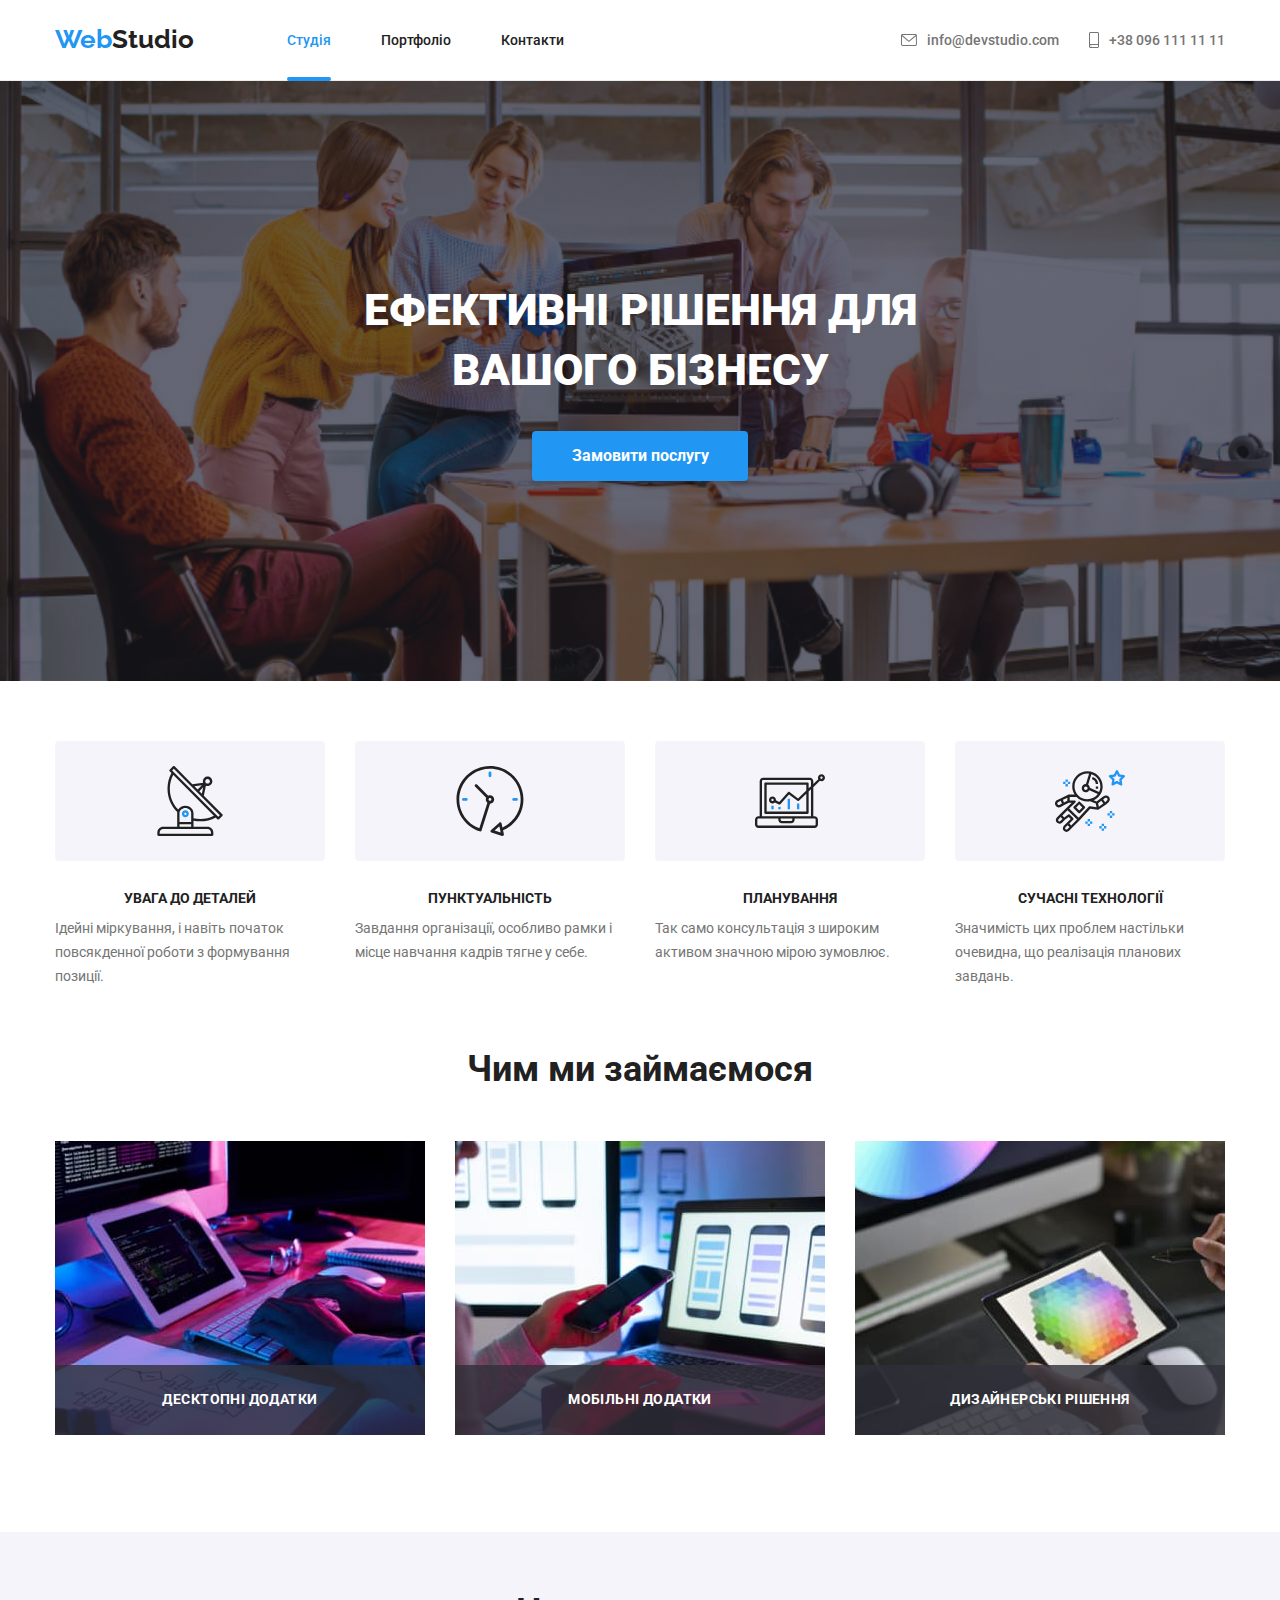
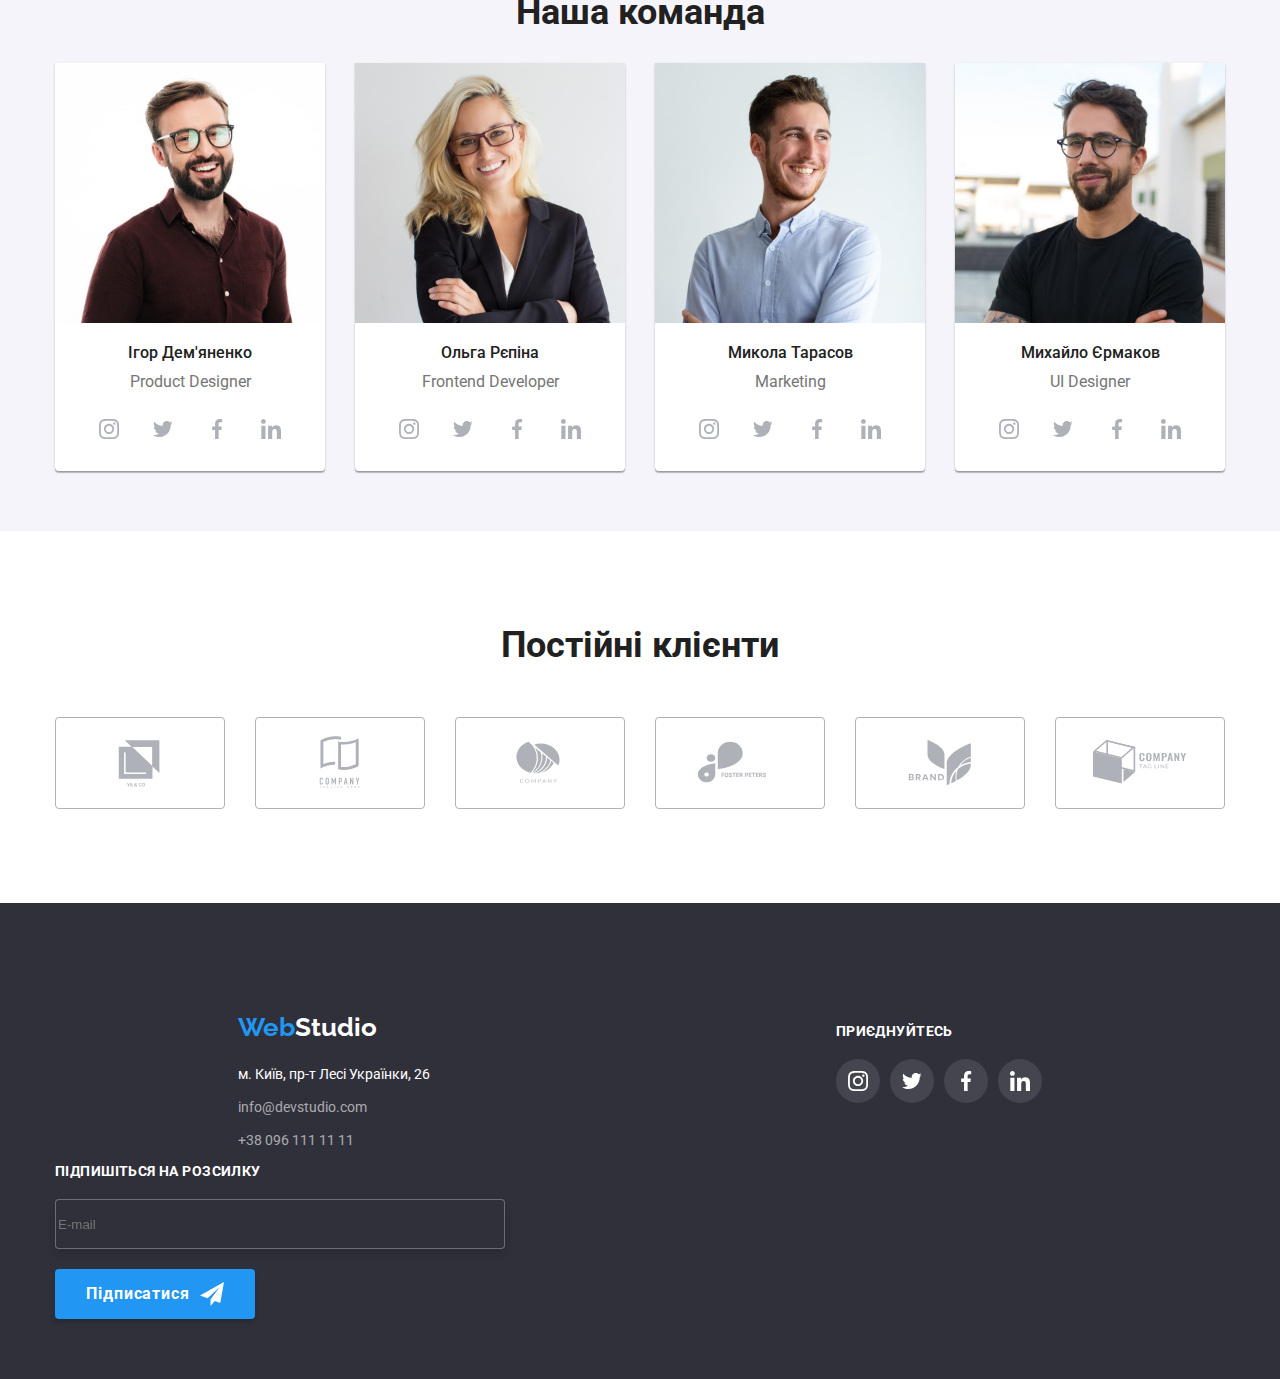
==== commit b058e5aa: "tablet" ====
--- a/index.html
+++ b/index.html
@@ -327,49 +327,51 @@
     </main>
     <!-- футер сторінки -->
     <footer class="footer">
-        <div class="container footer_section">
-            <div>
-                <a class="logo_footer logo link" href="./index.html"><span class="logo_text">Web</span>Studio</a>
-                <address>
-                    <ul class="address">
-                        <li class="address_list list"><a class="address_footer link" href="https://goo.gl/maps/J5KPri8cjXFZFo1j9" rel="noopener nofollow noreferrer">м. Київ, пр-т Лесі Українки, 26</a></li>
-                        <li class="address_list list"><a class="contacts_footer link" href="mailto:info@devstudio.com">info@devstudio.com</a></li>
-                        <li class="address_list list"><a class="contacts_footer link" href="tel:+380961111111">+38 096 111 11 11</a></li>
+        <div class="footer_section container">
+            <div class="footer_section-position">
+                <div class="footer-contacts">
+                    <a class="logo_footer logo link" href="./index.html"><span class="logo_text">Web</span>Studio</a>
+                    <address>
+                        <ul class="address">
+                            <li class="address_list list"><a class="address_footer link" href="https://goo.gl/maps/J5KPri8cjXFZFo1j9" rel="noopener nofollow noreferrer">м. Київ, пр-т Лесі Українки, 26</a></li>
+                            <li class="address_list list"><a class="contacts_footer link" href="mailto:info@devstudio.com">info@devstudio.com</a></li>
+                            <li class="address_list list"><a class="contacts_footer link" href="tel:+380961111111">+38 096 111 11 11</a></li>
+                        </ul>
+                    </address>
+                </div>
+                <div class="footer-socials">
+                    <strong class="socials_title">приєднуйтесь</strong>
+                    <ul class="footer-social_tabs">
+                        <li class="list footer-social_item">
+                            <a href="" class="footer-social_link">
+                                <svg class="social_icon" width="20" height="20">
+                                    <use href="./images/svg-sprite.svg#insta"></use>
+                                </svg>
+                            </a>
+                        </li>
+                        <li class="list footer-social_item">
+                            <a href="" class="footer-social_link">
+                                <svg class="social_icon" width="20" height="20">
+                                    <use href="./images/svg-sprite.svg#twiter"></use>
+                                </svg>
+                            </a>
+                        </li>
+                        <li class="list footer-social_item">
+                            <a href="" class="footer-social_link">
+                                <svg class="social_icon" width="20" height="20">
+                                    <use href="./images/svg-sprite.svg#facebook"></use>
+                                </svg>
+                            </a>
+                        </li>
+                        <li class="list footer-social_item">
+                            <a href="" class="footer-social_link">
+                                <svg class="social_icon" width="20" height="20">
+                                    <use href="./images/svg-sprite.svg#linkedin"></use>
+                                </svg>
+                            </a>
+                        </li>
                     </ul>
-                </address>
-            </div>
-            <div class="footer-socials">
-                <strong class="socials_title">приєднуйтесь</strong>
-                <ul class="footer-social_tabs">
-                    <li class="list footer-social_item">
-                        <a href="" class="footer-social_link">
-                            <svg class="social_icon" width="20" height="20">
-                                <use href="./images/svg-sprite.svg#insta"></use>
-                            </svg>
-                        </a>
-                    </li>
-                    <li class="list footer-social_item">
-                        <a href="" class="footer-social_link">
-                            <svg class="social_icon" width="20" height="20">
-                                <use href="./images/svg-sprite.svg#twiter"></use>
-                            </svg>
-                        </a>
-                    </li>
-                    <li class="list footer-social_item">
-                        <a href="" class="footer-social_link">
-                            <svg class="social_icon" width="20" height="20">
-                                <use href="./images/svg-sprite.svg#facebook"></use>
-                            </svg>
-                        </a>
-                    </li>
-                    <li class="list footer-social_item">
-                        <a href="" class="footer-social_link">
-                            <svg class="social_icon" width="20" height="20">
-                                <use href="./images/svg-sprite.svg#linkedin"></use>
-                            </svg>
-                        </a>
-                    </li>
-                </ul>
+                </div>
             </div>
             <form class="subscription-form">
                 <b class="subscription-form_caption">Підпишіться на розсилку</b>
@@ -432,15 +434,17 @@
                 <label class="checkbox-label">
                     <input class="checkbox" name="contracts" type="checkbox" value="agree" required>
                     <span class="checkbox-icon"></span>
-                    Погоджуюся з розсилкою та приймаю
-                    <a class="checkbox-link" href="">Умови договору</a>
+                    <div>
+                        Погоджуюся з розсилкою та приймаю
+                        <a class="checkbox-link" href="">Умови договору</a>
+                    </div>
                 </label>
                 <button class="signup-button" type="submit">Відправити</button>
             </form>
         </div>
     </div>
     <!-- мобільне меню -->
-    <div class="menu is-hidden menu-container js-menu-container" id="site-menu" data-menu>
+    <div class="menu is-hidden menu-container" data-menu>
         <button class="menu_close-btn" type="button" data-menu-close>
             <svg width="40" height="40">
                 <use href="./images/svg-sprite.svg#menu_close"></use>
--- a/css/main.min.css
+++ b/css/main.min.css
@@ -1 +1 @@
-html{box-sizing:border-box}*,*::before,*::after{box-sizing:inherit}h1,h2,h3,h4,h5,h6,p,ul{padding-left:0;margin-bottom:0;margin-top:0}body{font-family:"Roboto",sans-serif;font-size:14px;color:var(--text-color-primary);margin:0}body.menu_open{overflow:hidden}img{display:block;max-width:100%;height:auto}.link{text-decoration:none}.list{list-style:none}.social_icon{fill:currentColor}.visually-hidden{position:absolute;white-space:nowrap;width:1px;height:1px;overflow:hidden;border:0;padding:0;clip:rect(0 0 0 0);-webkit-clip-path:inset(50%);clip-path:inset(50%);margin:-1px}.logo{font-family:"Raleway";font-weight:700;font-size:24px;line-height:1.6}:root{--akcent-btn-color: #188CE8;--akcent-color: #2196F3;--akcent-text-color: #FFFFFF;--akcent-text-transperent: rgba(255, 255, 255, 0.6);--logo-bg-transperent: rgba(255, 255, 255, 0.1);--btn-color: #F5F4FA;--text-color: #212121;--text-color-primary: #757575;--hero-bg: #C4C4C4;--logos-color: #AFB1B8}.container{padding-left:15px;padding-right:15px;margin:0 auto}.logo--header{color:var(--text-color);margin-right:93px;padding-top:16px;padding-bottom:16px}.logo-text{color:var(--akcent-color)}.header{border-bottom:1px solid #ececec}.header_box{display:flex;align-items:center}@media screen and (max-width: 767px){.header_box{justify-content:space-between}}.header_nav{display:flex}@media screen and (max-width: 767px){.header_nav{display:none}}.header_list:not(:first-child){margin-left:50px}.header_list{display:flex}.header_link{color:var(--text-color);padding-top:32px;padding-bottom:32px;display:block;transition:color 250ms cubic-bezier(0.4, 0, 0.2, 1);font-weight:500;line-height:1.17}.header_link:hover,.header_link:focus{color:var(--akcent-color)}.header_link--akcent{color:var(--akcent-color);position:relative}.header_link--akcent::after{content:"";display:block;position:absolute;bottom:-1px;width:100%;height:4px;background:#2196f3;border-radius:2px}.header-contakts{display:flex;padding-top:32px;padding-bottom:32px;margin-left:auto}@media screen and (max-width: 767px){.header-contakts{display:none}}.header-contakts_item{display:block;justify-content:center;align-content:center}.header-contakts_item:not(:first-child){margin-left:30px}.header-contakts_link{font-weight:500;line-height:1.17;color:var(--text-color-primary);display:flex;align-items:center;transition:color 250ms cubic-bezier(0.4, 0, 0.2, 1)}.header-contakts_logo{fill:currentColor;margin-right:10px}.header-contakts_link:hover,.header-contakts_link:focus{color:var(--akcent-color)}.menu_open-btn{display:none}@media screen and (max-width: 767px){.menu_open-btn{display:flex;align-items:center;justify-content:center;border:none;background:#fff;outline:none;cursor:pointer;margin-right:-10px}}.hero{background-color:var(--hero-bg);background-image:linear-gradient(rgba(47, 48, 58, 0.4), rgba(47, 48, 58, 0.4)),url(../images/Header-img.jpg);background-size:cover;background-repeat:no-repeat;background-position:center;padding-top:200px;padding-bottom:200px;text-align:center}@media screen and (max-width: 767px){.hero{background-image:linear-gradient(rgba(47, 48, 58, 0.4), rgba(47, 48, 58, 0.4)),url(../images/Header-mob-img.jpg)}}.hero_title{font-family:"Roboto",sans-serif;font-weight:900;color:var(--akcent-text-color);text-transform:uppercase;max-width:360px;margin:0 auto;font-size:26px;line-height:1.6}.hero_button{margin-top:30px;font-family:inherit;font-weight:700;font-size:16px;line-height:1.87;color:var(--akcent-text-color);background-color:var(--akcent-color);cursor:pointer;border-radius:4px;box-shadow:0px 4px 4px rgba(0,0,0,.15);height:50px;min-width:216px;text-align:center;border:none;display:inline-flex;justify-content:center;align-items:center;transition:background-color 250ms cubic-bezier(0.4, 0, 0.2, 1)}.hero_button:hover,.hero_button:focus{background-color:var(--akcent-btn-color)}.feature{padding-top:60px;padding-bottom:60px}@media screen and (min-width: 768px){.feature_list{display:flex}}@media screen and (min-width: 768px){.feature_item{width:354px}}.feature_item:not(:last-child){margin-bottom:30px}.feature_body{background-color:var(--btn-color);border-radius:4px;display:flex;align-items:center;justify-content:center;height:120px}.feature_title{margin-top:30px;font-size:14px;line-height:1.14;text-transform:uppercase;color:var(--text-color);text-align:center}.feature_desc{margin-top:10px;font-size:14px;font-weight:400;line-height:1.71}.cosanostra{text-align:center;padding-bottom:94px}@media screen and (max-width: 1199px){.cosanostra{display:none}}.cosanostra_title{font-size:36px;line-height:1.16;color:var(--text-color);margin-bottom:50px}.cosanostra_list{display:inline-flex}.cosanostra_item{position:relative}.cosanostra_item:not(:last-child){margin-right:30px}.cosanostra_image{display:block}.cosanostra_description{position:absolute;bottom:0;display:block;width:370px;height:70px;padding-top:27px;padding-bottom:27px;background:rgba(47,48,58,.8);font-style:normal;font-weight:700;font-size:14px;line-height:1.14;text-align:center;letter-spacing:.03em;text-transform:uppercase;color:var(--akcent-text-color)}.team{background:var(--btn-color);text-align:center;padding-top:60px;padding-bottom:60px}.team_title{font-size:28px;line-height:1.14;color:var(--text-color)}@media screen and (min-width: 480px){.team_list{display:inline-flex;flex-wrap:wrap}}.team_item{background:#fff;box-shadow:0px 1px 3px rgba(0,0,0,.12),0px 1px 1px rgba(0,0,0,.14),0px 2px 1px rgba(0,0,0,.2);border-radius:0px 0px 4px 4px;margin-top:30px}.team_photo{display:block}.team_body{padding:20px 24px}.team_name{font-size:16px;font-weight:500;line-height:1.19;color:var(--text-color);margin-bottom:10px;text-align:center}.team_position{font-size:16px;line-height:1.19;color:var(--text-color-primary);margin-bottom:16px;text-align:center}.team_socials{display:flex;justify-content:center}.team-social_item:not(:last-child){margin-right:10px}.team-social_item{width:44px;height:44px}.team-social_link{display:flex;align-items:center;justify-content:center;width:100%;height:100%;border-radius:50%;color:var(--logos-color);transition:background-color 250ms cubic-bezier(0.4, 0, 0.2, 1),color 250ms cubic-bezier(0.4, 0, 0.2, 1)}.team-social_link:hover,.team-social_link:focus{background-color:var(--akcent-color);color:var(--akcent-text-color)}.client{text-align:center;padding-top:94px;padding-bottom:94px}.client_title{font-size:28px;line-height:1.14;color:var(--text-color);margin-bottom:50px}@media screen and (max-width: 1199px){.client_title{margin-bottom:15px}}.client_list{margin:-15px;display:inline-flex;flex-wrap:wrap}.client_item{height:92px;color:var(--logos-color);margin:15px}@media screen and (max-width: 767px){.client_item{width:calc((100% - 60px)/2)}}@media screen and (min-width: 768px){.client_item{width:calc((100% - 90px)/3)}}@media screen and (min-width: 1200px){.client_item{width:170px}}.client_link{display:flex;align-items:center;justify-content:center;width:100%;height:100%;color:var(--logos-color);border:1px solid var(--logos-color);border-radius:4px;transition:color 250ms cubic-bezier(0.4, 0, 0.2, 1),border-color 250ms cubic-bezier(0.4, 0, 0.2, 1)}.client_link:hover,.client_link:focus{border-color:var(--akcent-color);color:var(--akcent-color)}.client_logo{fill:currentColor}.footer{background-color:#2f303a;padding:60px 0}.footer_section{text-align:center}.logo_text{color:var(--akcent-color)}.logo_footer{display:block;color:var(--akcent-text-color);margin-bottom:20px}.address_list:not(:first-child){margin-top:9px}.address_footer{display:inline-block;width:231px;color:var(--akcent-text-color);font-family:"Roboto",sans-serif;font-style:normal;line-height:1.71;transition:color 250ms cubic-bezier(0.4, 0, 0.2, 1)}.contacts_footer{color:var(--akcent-text-transperent);font-family:"Roboto",sans-serif;font-style:normal;line-height:1.71;transition:color 250ms cubic-bezier(0.4, 0, 0.2, 1)}.address_footer:hover,.address_footer:focus,.contacts_footer:hover,.contacts_footer:focus{color:var(--akcent-color)}.footer-socials{box-sizing:border-box;margin-bottom:60px;margin-top:60px}.footer-social_tabs{display:flex;justify-content:center}.socials_title{display:block;font-size:14px;line-height:1.16;letter-spacing:.03em;color:var(--akcent-text-color);margin-bottom:20px;text-transform:uppercase}.footer_tabs{display:flex;justify-content:center}.footer-social_link{display:flex;align-items:center;justify-content:center;width:100%;height:100%;border-radius:50%;color:var(--akcent-text-color);background-color:var(--logo-bg-transperent);transition:background-color 250ms cubic-bezier(0.4, 0, 0.2, 1)}.footer-social_link:hover,.footer-social_link:focus{background-color:var(--akcent-color)}.footer-social_item:not(:last-child){margin-right:10px}.footer-social_item{width:44px;height:44px}.subscription-form_caption{display:block;letter-spacing:.03em;text-transform:uppercase;color:var(--akcent-text-color);margin-bottom:20px}.subscription-form_input{display:inline-block;height:50px;border:1px solid rgba(255,255,255,.3);filter:drop-shadow(0px 4px 4px rgba(0, 0, 0, 0.15));border-radius:4px;cursor:pointer;background:#2f303a;color:var(--akcent-text-color);transition:outline 250ms cubic-bezier(0.4, 0, 0.2, 1);max-width:450px;width:100%;margin-bottom:20px}.subscription-form_input:hover,.subscription-form_input:focus{outline:1px solid var(--akcent-color)}.subscription-form_button{display:inline-flex;justify-content:center;align-items:center;width:200px;height:50px;box-shadow:0px 4px 4px rgba(0,0,0,.15);border-radius:4px;border:none;font-family:inherit;font-weight:700;font-size:16px;line-height:1.87;color:var(--akcent-text-color);background-color:var(--akcent-color);cursor:pointer;letter-spacing:.06em;transition:background-color 250ms cubic-bezier(0.4, 0, 0.2, 1)}.subscription-form_button:hover,.subscription-form_button:focus{background-color:var(--akcent-btn-color)}.subscription-form_icon{margin-left:10px}.backdrop{position:fixed;top:0;left:0;width:100%;height:100%;background-color:rgba(0,0,0,.2);transition:opacity 250ms cubic-bezier(0.4, 0, 0.2, 1)}.backdrop.is-hidden{opacity:0;pointer-events:none;visibility:hidden}.modal{position:absolute;top:50%;left:50%;transform:translate(-50%, -50%);max-width:450px;width:100%;height:609px;padding:40px;background:#fff;box-shadow:0px 1px 3px rgba(0,0,0,.12),0px 1px 1px rgba(0,0,0,.14),0px 2px 1px rgba(0,0,0,.2);border-radius:4px;text-align:center}.modal-close-btn{position:absolute;top:8px;right:8px;display:flex;align-items:center;justify-content:center;width:30px;height:30px;border-radius:50%;background:#fff;border:1px solid rgba(0,0,0,.1);outline:none;cursor:pointer}.modal-close-btn:hover,.modal-close-btn:focus{fill:var(--akcent-btn-color)}.form-logo{display:block;font-size:20px;line-height:1.5;text-align:center;letter-spacing:.03em;color:var(--text-color);margin-bottom:12px}.form-label{display:block;text-align:start;font-weight:400;font-size:12px;line-height:1.16;letter-spacing:.01em;color:var(--text-color-primary);margin-bottom:10px}.form-thumb{position:relative}.form-image{position:absolute;top:50%;left:12px;transform:translateY(-50%)}.form-input{display:block;width:100%;height:40px;margin-top:4px;border:1px solid rgba(33,33,33,.2);border-radius:4px;padding-left:42px;cursor:pointer}.form-input:focus,.form-input:hover,.form-coments:focus,.form-coments:hover{outline:1px solid var(--akcent-color)}.form-input:focus+.form-image,.form-input:hover+.form-image{fill:var(--akcent-color)}.form-coments{display:block;width:100%;height:120px;margin-top:4px;border:1px solid rgba(33,33,33,.2);border-radius:4px;resize:none;padding:12px 16px;font-family:"Roboto";font-size:12px;line-height:14px;letter-spacing:.01em}.checkbox-label{display:flex;justify-content:center;align-items:center;margin-top:20px;letter-spacing:.03em;font-size:12px;line-height:1.17}.checkbox{-webkit-appearance:none;-moz-appearance:none;appearance:none}.checkbox-icon{display:inline-block;width:16px;height:15px;border:1.8px solid var(--text-color);border-radius:1.7px;margin-right:7px}.checkbox-link{margin-left:10px;color:var(--akcent-color)}.checkbox:checked+.checkbox-icon{background:var(--akcent-color);background-image:url(../images/icon-check.svg);background-size:contain;background-origin:border-box;border-color:var(--akcent-color)}.signup-button{margin-top:30px;font-family:inherit;font-weight:700;font-size:16px;line-height:1.87;color:var(--akcent-text-color);background-color:var(--akcent-color);cursor:pointer;border-radius:4px;box-shadow:0px 4px 4px rgba(0,0,0,.15);height:50px;min-width:200px;letter-spacing:.06em;border:none;transition:background-color 250ms cubic-bezier(0.4, 0, 0.2, 1)}.signup-button:hover,.signup-button:focus{background-color:var(--akcent-btn-color)}.menu-container{position:fixed;top:0;left:0;width:100vw;height:100vh;display:flex;justify-content:space-between;flex-direction:column;padding:48px 40px;background:#fff}.menu.is-hidden{opacity:0;pointer-events:none;visibility:hidden}.menu_close-btn{position:absolute;top:8px;right:8px;display:flex;align-items:center;justify-content:center;background:#fff;border:none;outline:none;cursor:pointer}.menu-nav_item{font-family:"Roboto",sans-serif;font-weight:500;font-size:40px;line-height:1.175;letter-spacing:.02em}.menu-nav_item:not(:first-child){margin-top:32px}.menu-nav_link{color:#212121}.menu-nav_link--akcent{outline:0;color:#2196f3}.menu-contacts_item{color:var(--text-color-primary)}.menu-contacts_item:not(:first-child){margin-top:32px}.menu-contacts_tel{font-family:"Roboto",sans-serif;font-weight:500;font-size:34px;line-height:1.1764705882;letter-spacing:.02em;color:#2196f3}@media screen and (max-width: 379px){.menu-contacts_tel{font-size:24px}}.menu-contacts_mailto{font-family:"Roboto",sans-serif;font-weight:500;font-size:24px;line-height:1.1666666667;letter-spacing:.02em;color:inherit}.menu-socials{display:flex;justify-content:flex-start;align-items:center;flex-wrap:wrap;row-gap:10px;margin-top:64px}.menu-socials_item:not(:first-child){border-left:1px solid rgba(33,33,33,.2)}.menu-socials_link{color:#2196f3;padding:10px;font-family:"Roboto";font-style:normal;font-weight:500;font-size:18px;line-height:22px;letter-spacing:.02em}.portpholio{padding-top:94px;padding-bottom:94px}.filter{display:flex;justify-content:center}.filter_item:not(:first-child){margin-left:8px}.filter_button{font-family:inherit;font-weight:500;font-size:16px;line-height:1.6;cursor:pointer;background-color:var(--btn-color);border:0 none rgba(0,0,0,0);border-radius:4px;padding:6px 22px;transition:background-color 250ms cubic-bezier(0.4, 0, 0.2, 1),color 250ms cubic-bezier(0.4, 0, 0.2, 1),box-shadow 250ms cubic-bezier(0.4, 0, 0.2, 1)}.filter_button:hover,.filter_button:focus{background-color:var(--akcent-color);color:var(--akcent-text-color);box-shadow:0px 4px 4px rgba(0,0,0,.15)}.project{margin-top:50px;box-sizing:content-box;display:flex;flex-wrap:wrap;gap:30px}.project_item{flex-basis:calc((100% - 60px)/3)}.project_link{display:block;color:inherit}.project_link:hover,.project_link:focus{box-shadow:0px 1px 1px rgba(0,0,0,.12),0px 4px 4px rgba(0,0,0,.06),1px 4px 6px rgba(0,0,0,.16)}.project_link:hover .project_annotation,.project_link:focus .project_annotation{opacity:1;transform:translateY(0)}.project_thumb{position:relative;overflow:hidden}.project_image{display:block}.project_annotation{position:absolute;bottom:0;transform:translateY(100%);transition:transform 500ms cubic-bezier(0.4, 0, 0.2, 1),opacity 500ms cubic-bezier(0.4, 0, 0.2, 1);display:flex;justify-content:center;align-items:center;font-size:18px;line-height:1.55;letter-spacing:.03em;color:var(--akcent-text-color);opacity:0;padding:63px 24px;background:rgba(33,150,243,.9)}.project_titlelist{padding:20px 24px;border-left:1px solid #eee;border-right:1px solid #eee;border-bottom:1px solid #eee}.project_title{font-size:18px;line-height:2;color:var(--text-color);margin-bottom:4px}.project_description{color:var(--text-color2);font-size:16px;line-height:1.87}/*# sourceMappingURL=main.min.css.map */+html{box-sizing:border-box}*,*::before,*::after{box-sizing:inherit}h1,h2,h3,h4,h5,h6,p,ul{padding-left:0;margin-bottom:0;margin-top:0}body{font-family:"Roboto",sans-serif;font-size:14px;color:var(--text-color-primary);margin:0}body.menu_open{overflow:hidden}img{display:block;max-width:100%;height:auto}.link{text-decoration:none}.list{list-style:none}.social_icon{fill:currentColor}.visually-hidden{position:absolute;white-space:nowrap;width:1px;height:1px;overflow:hidden;border:0;padding:0;clip:rect(0 0 0 0);-webkit-clip-path:inset(50%);clip-path:inset(50%);margin:-1px}.logo{font-family:"Raleway";font-weight:700;font-size:24px;line-height:1.17}@media screen and (min-width: 1200px){.logo{line-height:1.19;font-size:26px}}:root{--akcent-btn-color: #188CE8;--akcent-color: #2196F3;--akcent-text-color: #FFFFFF;--akcent-text-transperent: rgba(255, 255, 255, 0.6);--logo-bg-transperent: rgba(255, 255, 255, 0.1);--btn-color: #F5F4FA;--text-color: #212121;--text-color-primary: #757575;--hero-bg: #C4C4C4;--logos-color: #AFB1B8}.container{padding-left:15px;padding-right:15px;margin-left:auto;margin-right:auto;max-width:1200px;width:100%}@media screen and (width: 480px){.container{max-width:480px}}@media screen and (width: 768x){.container{max-width:768px}}.logo--header{color:var(--text-color)}@media screen and (max-width: 767px){.logo--header{padding-top:16px;padding-bottom:16px}}@media screen and (min-width: 768px)and (max-width: 1199px){.logo--header{padding-top:26px;padding-bottom:26px;margin-right:88px}}@media screen and (min-width: 1200px){.logo--header{padding-top:24px;padding-bottom:25px;margin-right:93px}}.logo-text{color:var(--akcent-color)}.header{border-bottom:1px solid #ececec}.header_box{display:flex}@media screen and (max-width: 1199px){.header_box{justify-content:space-between;align-items:center}}.header_nav{display:flex}@media screen and (max-width: 767px){.header_nav{display:none}}.header_list:not(:first-child){margin-left:50px}.header_list{display:flex}.header_link{color:var(--text-color);padding-top:32px;padding-bottom:32px;display:block;transition:color 250ms cubic-bezier(0.4, 0, 0.2, 1);font-weight:500;line-height:1.17}.header_link:hover,.header_link:focus{color:var(--akcent-color)}.header_link--akcent{color:var(--akcent-color);position:relative}.header_link--akcent::after{content:"";display:block;position:absolute;bottom:-1px;width:100%;height:4px;background:#2196f3;border-radius:2px}@media screen and (max-width: 767px){.header-contakts{display:none}}@media screen and (min-width: 768px){.header-contakts{display:flex;margin-left:auto}}@media screen and (min-width: 768px)and (max-width: 1199px){.header-contakts{flex-wrap:wrap;justify-content:flex-start;width:156px}}@media screen and (min-width: 1200px){.header-contakts{padding-top:32px;padding-bottom:32px}}.header-contakts_item{display:block;justify-content:center;align-content:center}@media screen and (min-width: 768px)and (max-width: 1199px){.header-contakts_item:not(:first-child){margin-top:10px}}@media screen and (min-width: 1200px){.header-contakts_item:not(:first-child){margin-left:30px}}.header-contakts_link{font-weight:500;line-height:1.16;color:var(--text-color-primary);display:flex;align-items:center;transition:color 250ms cubic-bezier(0.4, 0, 0.2, 1)}.header-contakts_logo{fill:currentColor;margin-right:10px}.header-contakts_link:hover,.header-contakts_link:focus{color:var(--akcent-color)}.menu_open-btn{display:none}@media screen and (max-width: 767px){.menu_open-btn{display:flex;align-items:center;justify-content:center;border:none;background:#fff;outline:none;cursor:pointer;margin-right:-10px}.menu_open-btn:hover,.menu_open-btn:focus{fill:var(--akcent-btn-color)}}.hero{background-color:var(--hero-bg);background-image:linear-gradient(rgba(47, 48, 58, 0.4), rgba(47, 48, 58, 0.4)),url(../images/Header-img.jpg);background-size:cover;background-repeat:no-repeat;background-position:center;padding-top:200px;padding-bottom:200px;text-align:center}@media screen and (max-width: 767px){.hero{background-image:linear-gradient(rgba(47, 48, 58, 0.4), rgba(47, 48, 58, 0.4)),url(../images/Header-mob-img.jpg)}}.hero_title{font-family:"Roboto",sans-serif;font-weight:900;color:var(--akcent-text-color);text-transform:uppercase;margin:0 auto;max-width:360px;font-size:26px;line-height:1.6}@media screen and (min-width: 1200px){.hero_title{font-size:44px;line-height:1.36;max-width:696px}}.hero_button{margin-top:30px;font-family:inherit;font-weight:700;font-size:16px;line-height:1.87;color:var(--akcent-text-color);background-color:var(--akcent-color);cursor:pointer;border-radius:4px;box-shadow:0px 4px 4px rgba(0,0,0,.15);height:50px;min-width:216px;text-align:center;border:none;display:inline-flex;justify-content:center;align-items:center;transition:background-color 250ms cubic-bezier(0.4, 0, 0.2, 1)}.hero_button:hover,.hero_button:focus{background-color:var(--akcent-btn-color)}.feature{padding-top:60px;padding-bottom:60px}@media screen and (min-width: 768px){.feature_list{display:flex;flex-wrap:wrap;gap:30px;justify-content:center}}@media screen and (max-width: 767px){.feature_item{max-width:450px}.feature_item:not(:last-child){margin-bottom:30px}}@media screen and (min-width: 768px){.feature_item{max-width:354px}}@media screen and (min-width: 1200px){.feature_item{max-width:270px}}.feature_body{background-color:var(--btn-color);border-radius:4px;display:flex;align-items:center;justify-content:center;height:120px}.feature_title{margin-top:30px;font-size:14px;line-height:1.14;text-transform:uppercase;color:var(--text-color);text-align:center}.feature_desc{margin-top:10px;font-size:14px;font-weight:400;line-height:1.71}.cosanostra{text-align:center;padding-bottom:94px}@media screen and (max-width: 1199px){.cosanostra{display:none}}.cosanostra_title{font-size:36px;line-height:1.16;color:var(--text-color);margin-bottom:50px}.cosanostra_list{display:inline-flex}.cosanostra_item{position:relative}.cosanostra_item:not(:last-child){margin-right:30px}.cosanostra_image{display:block}.cosanostra_description{position:absolute;bottom:0;display:block;width:370px;height:70px;padding-top:27px;padding-bottom:27px;background:rgba(47,48,58,.8);font-style:normal;font-weight:700;font-size:14px;line-height:1.14;text-align:center;letter-spacing:.03em;text-transform:uppercase;color:var(--akcent-text-color)}.team{background:var(--btn-color);text-align:center;padding-top:60px;padding-bottom:60px}.team_title{font-size:28px;line-height:1.14;color:var(--text-color)}@media screen and (min-width: 1200px){.team_title{font-size:36px;line-height:1.16}}@media screen and (min-width: 768px){.team_list{display:flex;flex-wrap:wrap;gap:30px;justify-content:center}}@media screen and (min-width: 1200px){.team_list{display:flex;justify-content:center;align-items:center;flex-wrap:nowrap}}.team_item{background:#fff;box-shadow:0px 1px 3px rgba(0,0,0,.12),0px 1px 1px rgba(0,0,0,.14),0px 2px 1px rgba(0,0,0,.2);border-radius:0px 0px 4px 4px;margin-top:30px}@media screen and (min-width: 768px){.team_item{max-width:354px;width:100%}}.team_photo{display:block}.team_body{padding:20px 24px}.team_name{font-size:16px;font-weight:500;line-height:1.19;color:var(--text-color);margin-bottom:10px;text-align:center}.team_position{font-size:16px;line-height:1.19;color:var(--text-color-primary);margin-bottom:16px;text-align:center}.team_socials{display:flex;justify-content:center}.team-social_item:not(:last-child){margin-right:10px}.team-social_item{width:44px;height:44px}.team-social_link{display:flex;align-items:center;justify-content:center;width:100%;height:100%;border-radius:50%;color:var(--logos-color);transition:background-color 250ms cubic-bezier(0.4, 0, 0.2, 1),color 250ms cubic-bezier(0.4, 0, 0.2, 1)}.team-social_link:hover,.team-social_link:focus{background-color:var(--akcent-color);color:var(--akcent-text-color)}.client{text-align:center;padding-top:94px;padding-bottom:94px}.client_title{font-size:28px;line-height:1.14;color:var(--text-color);margin-bottom:50px}@media screen and (max-width: 1199px){.client_title{margin-bottom:15px}}@media screen and (min-width: 1200px){.client_title{font-size:36px;line-height:1.16}}.client_list{margin:-15px;display:inline-flex;flex-wrap:wrap}.client_item{height:92px;color:var(--logos-color);margin:15px}@media screen and (max-width: 767px){.client_item{width:calc((100% - 60px)/2)}}@media screen and (min-width: 768px){.client_item{width:calc((100% - 90px)/3)}}@media screen and (min-width: 1200px){.client_item{width:170px}}.client_link{display:flex;align-items:center;justify-content:center;width:100%;height:100%;color:var(--logos-color);border:1px solid var(--logos-color);border-radius:4px;transition:color 250ms cubic-bezier(0.4, 0, 0.2, 1),border-color 250ms cubic-bezier(0.4, 0, 0.2, 1)}.client_link:hover,.client_link:focus{border-color:var(--akcent-color);color:var(--akcent-color)}.client_logo{fill:currentColor}.footer{background-color:#2f303a;padding:60px 0}@media screen and (max-width: 1199.98px){.footer_section{text-align:center}}@media screen and (min-width: 768px){.footer_section-position{display:flex;justify-content:space-around;align-items:baseline}}.logo_text{color:var(--akcent-color)}.logo_footer{display:block;color:var(--akcent-text-color);margin-bottom:20px}.address_list:not(:first-child){margin-top:9px}.address_footer{display:inline-block;width:231px;color:var(--akcent-text-color);font-family:"Roboto",sans-serif;font-style:normal;line-height:1.71;transition:color 250ms cubic-bezier(0.4, 0, 0.2, 1)}.contacts_footer{color:var(--akcent-text-transperent);font-family:"Roboto",sans-serif;font-style:normal;line-height:1.71;transition:color 250ms cubic-bezier(0.4, 0, 0.2, 1)}.address_footer:hover,.address_footer:focus,.contacts_footer:hover,.contacts_footer:focus{color:var(--akcent-color)}.footer-socials{box-sizing:border-box;margin-bottom:60px;margin-top:60px}.footer-social_tabs{display:flex;justify-content:center}.socials_title{display:block;font-size:14px;line-height:1.16;letter-spacing:.03em;color:var(--akcent-text-color);margin-bottom:20px;text-transform:uppercase}.footer_tabs{display:flex;justify-content:center}.footer-social_link{display:flex;align-items:center;justify-content:center;width:100%;height:100%;border-radius:50%;color:var(--akcent-text-color);background-color:var(--logo-bg-transperent);transition:background-color 250ms cubic-bezier(0.4, 0, 0.2, 1)}.footer-social_link:hover,.footer-social_link:focus{background-color:var(--akcent-color)}.footer-social_item:not(:last-child){margin-right:10px}.footer-social_item{width:44px;height:44px}@media screen and (max-width: 1199px){.subscription-form{margin-top:60px}}@media screen and (min-width: 1200px){.subscription-form{margin-left:auto}}.subscription-form_caption{display:block;letter-spacing:.03em;text-transform:uppercase;color:var(--akcent-text-color);margin-bottom:20px}.subscription-form_input{display:inline-block;height:50px;border:1px solid rgba(255,255,255,.3);filter:drop-shadow(0px 4px 4px rgba(0, 0, 0, 0.15));border-radius:4px;cursor:pointer;background:#2f303a;color:var(--akcent-text-color);transition:outline 250ms cubic-bezier(0.4, 0, 0.2, 1);margin-bottom:20px;width:100%}@media screen and (min-width: 480px){.subscription-form_input{width:450px}}.subscription-form_input:hover,.subscription-form_input:focus{outline:1px solid var(--akcent-color)}.subscription-form_button{display:flex;justify-content:center;align-items:center;width:200px;height:50px;box-shadow:0px 4px 4px rgba(0,0,0,.15);border-radius:4px;border:none;font-family:inherit;font-weight:700;font-size:16px;line-height:1.87;color:var(--akcent-text-color);background-color:var(--akcent-color);cursor:pointer;letter-spacing:.06em;transition:background-color 250ms cubic-bezier(0.4, 0, 0.2, 1)}@media screen and (max-width: 1199px){.subscription-form_button{margin-left:auto;margin-right:auto}}.subscription-form_button:hover,.subscription-form_button:focus{background-color:var(--akcent-btn-color)}.subscription-form_icon{margin-left:10px}.backdrop{position:fixed;overflow-y:scroll;top:0;left:0;width:100%;height:100%;background-color:rgba(0,0,0,.2);transition:opacity 250ms cubic-bezier(0.4, 0, 0.2, 1)}.backdrop.is-hidden{opacity:0;pointer-events:none;visibility:hidden}.modal{position:absolute;overflow-y:scroll;top:50%;left:50%;transform:translate(-50%, -50%);max-width:450px;width:100%;height:609px;padding:40px;background:#fff;box-shadow:0px 1px 3px rgba(0,0,0,.12),0px 1px 1px rgba(0,0,0,.14),0px 2px 1px rgba(0,0,0,.2);border-radius:4px;text-align:center}.modal-close-btn{position:absolute;top:8px;right:8px;display:flex;align-items:center;justify-content:center;width:30px;height:30px;border-radius:50%;background:#fff;border:1px solid rgba(0,0,0,.1);outline:none;cursor:pointer}.modal-close-btn:hover,.modal-close-btn:focus{fill:var(--akcent-btn-color)}.form-logo{display:block;font-size:20px;line-height:1.5;text-align:center;letter-spacing:.03em;color:var(--text-color);margin-bottom:12px}.form-label{display:block;text-align:start;font-weight:400;font-size:12px;line-height:1.16;letter-spacing:.01em;color:var(--text-color-primary);margin-bottom:10px}.form-thumb{position:relative}.form-image{position:absolute;top:50%;left:12px;transform:translateY(-50%)}.form-input{display:block;width:100%;height:40px;margin-top:4px;border:1px solid rgba(33,33,33,.2);border-radius:4px;padding-left:42px;cursor:pointer}.form-input:focus,.form-input:hover,.form-coments:focus,.form-coments:hover{outline:1px solid var(--akcent-color)}.form-input:focus+.form-image,.form-input:hover+.form-image{fill:var(--akcent-color)}.form-coments{display:block;width:100%;height:120px;margin-top:4px;border:1px solid rgba(33,33,33,.2);border-radius:4px;resize:none;padding:12px 16px;font-family:"Roboto";font-size:12px;line-height:14px;letter-spacing:.01em}.checkbox-label{display:flex;justify-content:center;align-items:center;margin-top:20px;letter-spacing:.03em;font-size:12px;line-height:1.17}.checkbox{-webkit-appearance:none;-moz-appearance:none;appearance:none}.checkbox-icon{flex-shrink:0;width:16px;height:15px;border:1.8px solid var(--text-color);border-radius:1.7px;margin-right:7px}.checkbox-link{margin-left:10px;color:var(--akcent-color)}.checkbox:checked+.checkbox-icon{background:var(--akcent-color);background-image:url(../images/icon-check.svg);background-size:contain;background-origin:border-box;border-color:var(--akcent-color)}.signup-button{margin-top:30px;font-family:inherit;font-weight:700;font-size:16px;line-height:1.87;color:var(--akcent-text-color);background-color:var(--akcent-color);cursor:pointer;border-radius:4px;box-shadow:0px 4px 4px rgba(0,0,0,.15);height:50px;min-width:200px;letter-spacing:.06em;border:none;transition:background-color 250ms cubic-bezier(0.4, 0, 0.2, 1)}.signup-button:hover,.signup-button:focus{background-color:var(--akcent-btn-color)}.menu-container{position:fixed;overflow-y:scroll;top:0;left:0;width:100vw;height:100vh;display:flex;justify-content:space-between;flex-direction:column;padding:48px 40px;background:#fff}.menu.is-hidden{opacity:0;pointer-events:none;visibility:hidden}.menu_close-btn{position:absolute;top:8px;right:8px;display:flex;align-items:center;justify-content:center;background:#fff;border:none;outline:none;cursor:pointer}.menu_close-btn:hover,.menu_close-btn:focus{fill:var(--akcent-btn-color)}.menu-nav_item{font-family:"Roboto",sans-serif;font-weight:500;font-size:40px;line-height:1.175;letter-spacing:.02em}.menu-nav_item:not(:first-child){margin-top:32px}.menu-nav_link{color:#212121}.menu-nav_link--akcent{outline:0;color:#2196f3}.menu-contacts_item{color:var(--text-color-primary)}.menu-contacts_item:not(:first-child){margin-top:32px}.menu-contacts_tel{font-family:"Roboto",sans-serif;font-weight:500;font-size:34px;line-height:1.1764705882;letter-spacing:.02em;color:#2196f3}@media screen and (max-width: 379px){.menu-contacts_tel{font-size:24px}}.menu-contacts_mailto{font-family:"Roboto",sans-serif;font-weight:500;font-size:24px;line-height:1.1666666667;letter-spacing:.02em;color:inherit}.menu-socials{display:flex;justify-content:flex-start;align-items:center;flex-wrap:wrap;row-gap:10px;margin-top:64px}.menu-socials_item{padding:10px}.menu-socials_item:not(:first-child){border-left:1px solid rgba(33,33,33,.2)}.menu-socials_item:first-child{padding-left:0}.menu-socials_link{color:#2196f3;font-family:"Roboto";font-style:normal;font-weight:500;font-size:18px;line-height:22px;letter-spacing:.02em}.portpholio{padding-top:94px;padding-bottom:94px}.filter{display:flex;justify-content:center}.filter_item:not(:first-child){margin-left:8px}.filter_button{font-family:inherit;font-weight:500;font-size:16px;line-height:1.6;cursor:pointer;background-color:var(--btn-color);border:0 none rgba(0,0,0,0);border-radius:4px;padding:6px 22px;transition:background-color 250ms cubic-bezier(0.4, 0, 0.2, 1),color 250ms cubic-bezier(0.4, 0, 0.2, 1),box-shadow 250ms cubic-bezier(0.4, 0, 0.2, 1)}.filter_button:hover,.filter_button:focus{background-color:var(--akcent-color);color:var(--akcent-text-color);box-shadow:0px 4px 4px rgba(0,0,0,.15)}.project{margin-top:50px;box-sizing:content-box;display:flex;flex-wrap:wrap;gap:30px}.project_item{flex-basis:calc((100% - 60px)/3)}.project_link{display:block;color:inherit}.project_link:hover,.project_link:focus{box-shadow:0px 1px 1px rgba(0,0,0,.12),0px 4px 4px rgba(0,0,0,.06),1px 4px 6px rgba(0,0,0,.16)}.project_link:hover .project_annotation,.project_link:focus .project_annotation{opacity:1;transform:translateY(0)}.project_thumb{position:relative;overflow:hidden}.project_image{display:block}.project_annotation{position:absolute;bottom:0;transform:translateY(100%);transition:transform 500ms cubic-bezier(0.4, 0, 0.2, 1),opacity 500ms cubic-bezier(0.4, 0, 0.2, 1);display:flex;justify-content:center;align-items:center;font-size:18px;line-height:1.55;letter-spacing:.03em;color:var(--akcent-text-color);opacity:0;padding:63px 24px;background:rgba(33,150,243,.9)}.project_titlelist{padding:20px 24px;border-left:1px solid #eee;border-right:1px solid #eee;border-bottom:1px solid #eee}.project_title{font-size:18px;line-height:2;color:var(--text-color);margin-bottom:4px}.project_description{color:var(--text-color2);font-size:16px;line-height:1.87}/*# sourceMappingURL=main.min.css.map */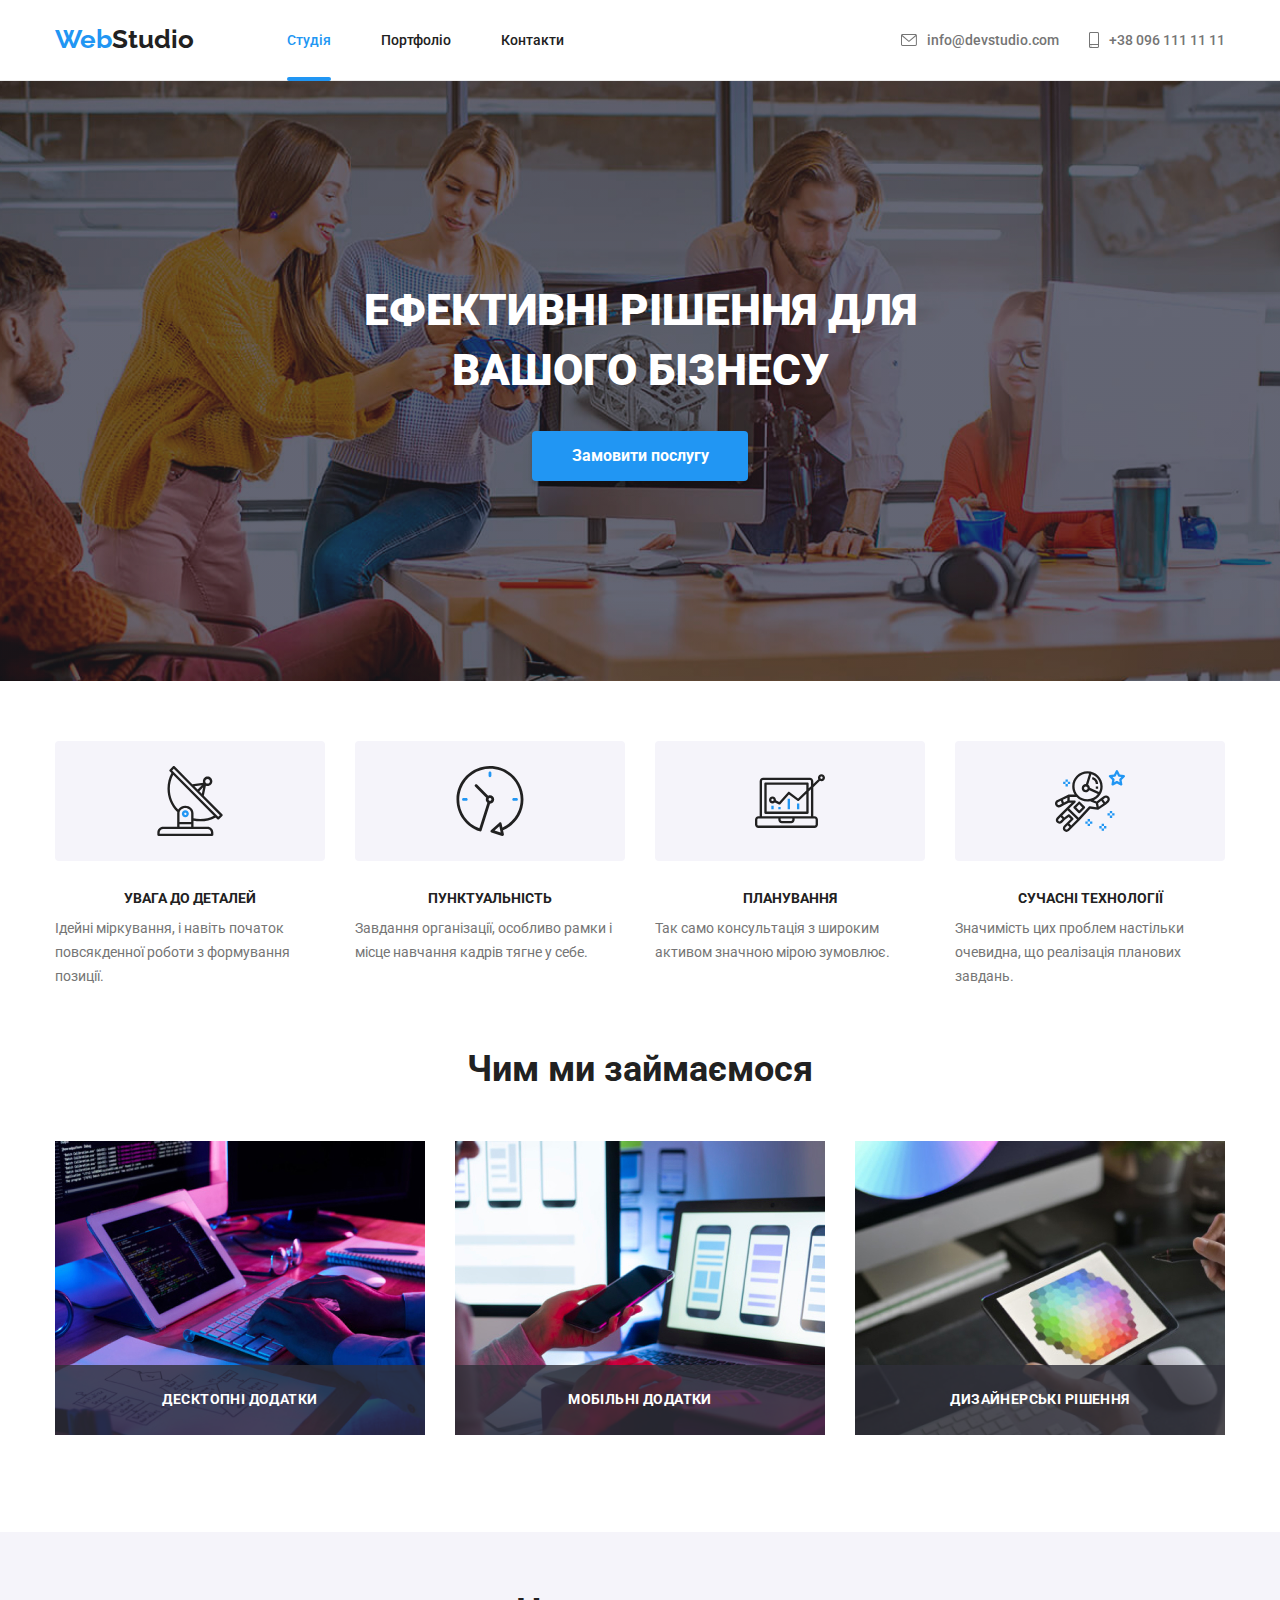
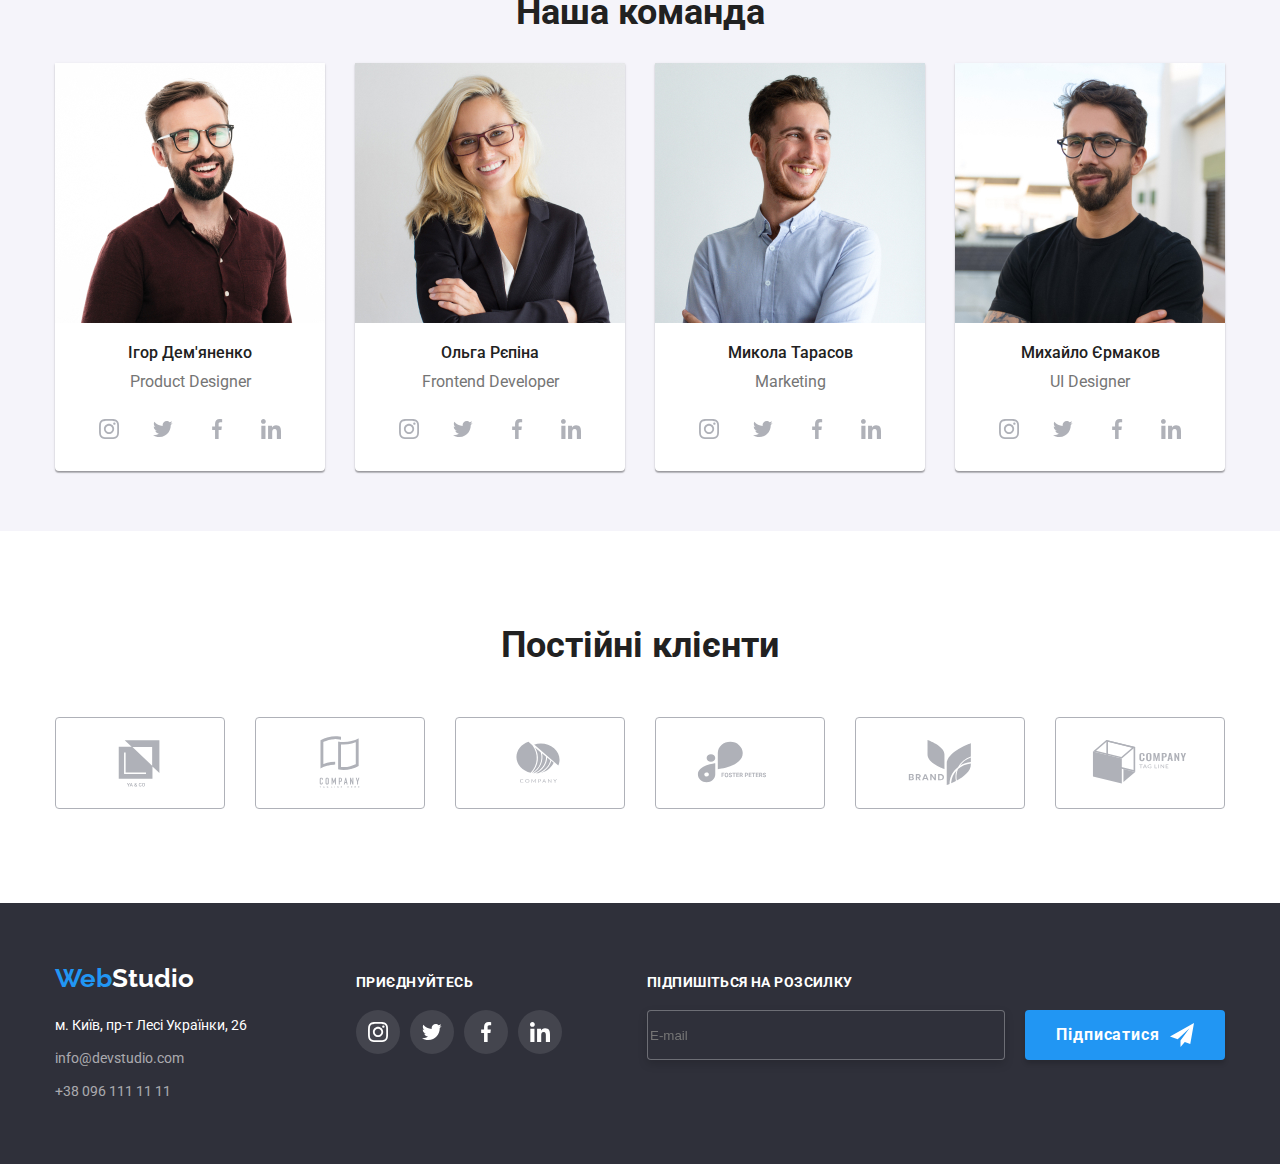
==== commit e088efd9: "ready index" ====
--- a/index.html
+++ b/index.html
@@ -105,15 +105,27 @@
                 <h2 class="cosanostra_title">Чим ми займаємося</h2>
                 <ul class="cosanostra_list">
                     <li class="cosanostra_item list">
-                        <img class="cosanostra_image" src="./images/box1.jpg" alt="Робота1" width="370">
+                        <img srcset="
+                            ./images/desktop-app.jpg 1x,
+                            ./images/desktop-app@2x.jpg 2x,
+                            ./images/desktop-app@3x.jpg 3x "
+                            src="./images/desktop-app.jpg" width="370" alt="Десктопні додатки"/>
                         <p class="cosanostra_description">Десктопні додатки</p>
                     </li>
                     <li class="cosanostra_item list">
-                        <img class="cosanostra_image" src="./images/box2.jpg" alt="Робота2" width="370">
+                        <img srcset="
+                            ./images/mobile-app.jpg 1x,
+                            ./images/mobile-app@2x.jpg 2x,
+                            ./images/mobile-app@3x.jpg 3x "
+                            src="./images/mobile-app.jpg" width="370" alt="Мобільні додатки"/>
                         <p class="cosanostra_description">Мобільні додатки</p>
                     </li>
                     <li class="cosanostra_item list">
-                        <img class="cosanostra_image" src="./images/box3.jpg" alt="Робота3" width="370">
+                        <img srcset="
+                            ./images/design-solutions.jpg 1x,
+                            ./images/design-solutions@2x.jpg 2x,
+                            ./images/design-solutions@3x.jpg 3x "
+                            src="./images/design-solutions.jpg" width="370"alt="Дизайнерські рішення"/>
                         <p class="cosanostra_description">Дизайнерські рішення</p>
                     </li>
                 </ul>
@@ -125,7 +137,18 @@
                 <h2 class="team_title">Наша команда</h2>
                 <ul class="team_list">
                     <li class="team_item list">
-                        <img class="team_photo" src="./images/img1.jpg" alt="фото1">
+                        <img src="./images/member-one-450.jpg" srcset="
+                            ./images/member-one-450.jpg     450w,
+                            ./images/member-one-450@2x.jpg  900w,
+                            ./images/member-one-450@3x.jpg 1350w,
+                            ./images/member-one-354.jpg     354w,
+                            ./images/member-one-354@2x.jpg  708w,
+                            ./images/member-one-354@3x.jpg 1062w,
+                            ./images/member-one-270.jpg     270w,
+                            ./images/member-one-270@2x.jpg  540w,
+                            ./images/member-one-270@3x.jpg  810w "
+                        sizes="(min-width: 1200px) 270px, (min-width: 768px) 354px, (min-width: 480px) 450px, 100vw"
+                        alt="Ігор Дем'яненко">
                         <div class="team_body">
                             <h3 class="team_name">Ігор Дем'яненко</h3>
                             <p class="team_position">Product Designer</p>
@@ -162,7 +185,18 @@
                         </div>
                     </li>
                     <li class="team_item list">
-                        <img class="team_photo" src="./images/img2.jpg" alt="фото2">
+                        <img src="./images/member-two-450.jpg" srcset="
+                            ./images/member-two-450.jpg     450w,
+                            ./images/member-two-450@2x.jpg  900w,
+                            ./images/member-two-450@3x.jpg 1350w,
+                            ./images/member-two-354.jpg     354w,
+                            ./images/member-two-354@2x.jpg  708w,
+                            ./images/member-two-354@3x.jpg 1062w,
+                            ./images/member-two-270.jpg     270w,
+                            ./images/member-two-270@2x.jpg  540w,
+                            ./images/member-two-270@3x.jpg  810w "
+                        sizes="(min-width: 1200px) 270px, (min-width: 768px) 354px, (min-width: 480px) 450px, 100vw"
+                        alt="Ольга Рєпіна">
                         <div class="team_body">
                             <h3 class="team_name">Ольга Рєпіна</h3>
                             <p class="team_position">Frontend Developer</p>
@@ -199,7 +233,18 @@
                         </div>
                     </li>
                     <li class="team_item list">
-                        <img class="team_photo" src="./images/img3.jpg" alt="фото3">
+                        <img src="./images/member-three-450.jpg" srcset="
+                            ./images/member-three-450.jpg     450w,
+                            ./images/member-three-450@2x.jpg  900w,
+                            ./images/member-three-450@3x.jpg 1350w,
+                            ./images/member-three-354.jpg     354w,
+                            ./images/member-three-354@2x.jpg  708w,
+                            ./images/member-three-354@3x.jpg 1062w,
+                            ./images/member-three-270.jpg     270w,
+                            ./images/member-three-270@2x.jpg  540w,
+                            ./images/member-three-270@3x.jpg  810w "
+                        sizes="(min-width: 1200px) 270px, (min-width: 768px) 354px, (min-width: 480px) 450px, 100vw"
+                        alt="Микола Тарасов">
                         <div class="team_body">
                             <h3 class="team_name">Микола Тарасов</h3>
                             <p class="team_position">Marketing</p>
@@ -236,7 +281,18 @@
                         </div>
                     </li>
                     <li class="team_item list">
-                        <img class="team_photo" src="./images/img4.jpg" alt="фото4">
+                        <img src="./images/member-four-450.jpg" srcset="
+                            ./images/member-four-450.jpg     450w,
+                            ./images/member-four-450@2x.jpg  900w,
+                            ./images/member-four-450@3x.jpg 1350w,
+                            ./images/member-four-354.jpg     354w,
+                            ./images/member-four-354@2x.jpg  708w,
+                            ./images/member-four-354@3x.jpg 1062w,
+                            ./images/member-four-270.jpg     270w,
+                            ./images/member-four-270@2x.jpg  540w,
+                            ./images/member-four-270@3x.jpg  810w "
+                        sizes="(min-width: 1200px) 270px, (min-width: 768px) 354px, (min-width: 480px) 450px, 100vw"
+                        alt="Михайло Єрмаков">
                         <div class="team_body">
                             <h3 class="team_name">Михайло Єрмаков</h3>
                             <p class="team_position">UI Designer</p>
--- a/css/main.min.css
+++ b/css/main.min.css
@@ -1 +1 @@
-html{box-sizing:border-box}*,*::before,*::after{box-sizing:inherit}h1,h2,h3,h4,h5,h6,p,ul{padding-left:0;margin-bottom:0;margin-top:0}body{font-family:"Roboto",sans-serif;font-size:14px;color:var(--text-color-primary);margin:0}body.menu_open{overflow:hidden}img{display:block;max-width:100%;height:auto}.link{text-decoration:none}.list{list-style:none}.social_icon{fill:currentColor}.visually-hidden{position:absolute;white-space:nowrap;width:1px;height:1px;overflow:hidden;border:0;padding:0;clip:rect(0 0 0 0);-webkit-clip-path:inset(50%);clip-path:inset(50%);margin:-1px}.logo{font-family:"Raleway";font-weight:700;font-size:24px;line-height:1.17}@media screen and (min-width: 1200px){.logo{line-height:1.19;font-size:26px}}:root{--akcent-btn-color: #188CE8;--akcent-color: #2196F3;--akcent-text-color: #FFFFFF;--akcent-text-transperent: rgba(255, 255, 255, 0.6);--logo-bg-transperent: rgba(255, 255, 255, 0.1);--btn-color: #F5F4FA;--text-color: #212121;--text-color-primary: #757575;--hero-bg: #C4C4C4;--logos-color: #AFB1B8}.container{padding-left:15px;padding-right:15px;margin-left:auto;margin-right:auto;max-width:1200px;width:100%}@media screen and (width: 480px){.container{max-width:480px}}@media screen and (width: 768x){.container{max-width:768px}}.logo--header{color:var(--text-color)}@media screen and (max-width: 767px){.logo--header{padding-top:16px;padding-bottom:16px}}@media screen and (min-width: 768px)and (max-width: 1199px){.logo--header{padding-top:26px;padding-bottom:26px;margin-right:88px}}@media screen and (min-width: 1200px){.logo--header{padding-top:24px;padding-bottom:25px;margin-right:93px}}.logo-text{color:var(--akcent-color)}.header{border-bottom:1px solid #ececec}.header_box{display:flex}@media screen and (max-width: 1199px){.header_box{justify-content:space-between;align-items:center}}.header_nav{display:flex}@media screen and (max-width: 767px){.header_nav{display:none}}.header_list:not(:first-child){margin-left:50px}.header_list{display:flex}.header_link{color:var(--text-color);padding-top:32px;padding-bottom:32px;display:block;transition:color 250ms cubic-bezier(0.4, 0, 0.2, 1);font-weight:500;line-height:1.17}.header_link:hover,.header_link:focus{color:var(--akcent-color)}.header_link--akcent{color:var(--akcent-color);position:relative}.header_link--akcent::after{content:"";display:block;position:absolute;bottom:-1px;width:100%;height:4px;background:#2196f3;border-radius:2px}@media screen and (max-width: 767px){.header-contakts{display:none}}@media screen and (min-width: 768px){.header-contakts{display:flex;margin-left:auto}}@media screen and (min-width: 768px)and (max-width: 1199px){.header-contakts{flex-wrap:wrap;justify-content:flex-start;width:156px}}@media screen and (min-width: 1200px){.header-contakts{padding-top:32px;padding-bottom:32px}}.header-contakts_item{display:block;justify-content:center;align-content:center}@media screen and (min-width: 768px)and (max-width: 1199px){.header-contakts_item:not(:first-child){margin-top:10px}}@media screen and (min-width: 1200px){.header-contakts_item:not(:first-child){margin-left:30px}}.header-contakts_link{font-weight:500;line-height:1.16;color:var(--text-color-primary);display:flex;align-items:center;transition:color 250ms cubic-bezier(0.4, 0, 0.2, 1)}.header-contakts_logo{fill:currentColor;margin-right:10px}.header-contakts_link:hover,.header-contakts_link:focus{color:var(--akcent-color)}.menu_open-btn{display:none}@media screen and (max-width: 767px){.menu_open-btn{display:flex;align-items:center;justify-content:center;border:none;background:#fff;outline:none;cursor:pointer;margin-right:-10px}.menu_open-btn:hover,.menu_open-btn:focus{fill:var(--akcent-btn-color)}}.hero{background-color:var(--hero-bg);background-image:linear-gradient(rgba(47, 48, 58, 0.4), rgba(47, 48, 58, 0.4)),url(../images/Header-img.jpg);background-size:cover;background-repeat:no-repeat;background-position:center;padding-top:200px;padding-bottom:200px;text-align:center}@media screen and (max-width: 767px){.hero{background-image:linear-gradient(rgba(47, 48, 58, 0.4), rgba(47, 48, 58, 0.4)),url(../images/Header-mob-img.jpg)}}.hero_title{font-family:"Roboto",sans-serif;font-weight:900;color:var(--akcent-text-color);text-transform:uppercase;margin:0 auto;max-width:360px;font-size:26px;line-height:1.6}@media screen and (min-width: 1200px){.hero_title{font-size:44px;line-height:1.36;max-width:696px}}.hero_button{margin-top:30px;font-family:inherit;font-weight:700;font-size:16px;line-height:1.87;color:var(--akcent-text-color);background-color:var(--akcent-color);cursor:pointer;border-radius:4px;box-shadow:0px 4px 4px rgba(0,0,0,.15);height:50px;min-width:216px;text-align:center;border:none;display:inline-flex;justify-content:center;align-items:center;transition:background-color 250ms cubic-bezier(0.4, 0, 0.2, 1)}.hero_button:hover,.hero_button:focus{background-color:var(--akcent-btn-color)}.feature{padding-top:60px;padding-bottom:60px}@media screen and (min-width: 768px){.feature_list{display:flex;flex-wrap:wrap;gap:30px;justify-content:center}}@media screen and (max-width: 767px){.feature_item{max-width:450px}.feature_item:not(:last-child){margin-bottom:30px}}@media screen and (min-width: 768px){.feature_item{max-width:354px}}@media screen and (min-width: 1200px){.feature_item{max-width:270px}}.feature_body{background-color:var(--btn-color);border-radius:4px;display:flex;align-items:center;justify-content:center;height:120px}.feature_title{margin-top:30px;font-size:14px;line-height:1.14;text-transform:uppercase;color:var(--text-color);text-align:center}.feature_desc{margin-top:10px;font-size:14px;font-weight:400;line-height:1.71}.cosanostra{text-align:center;padding-bottom:94px}@media screen and (max-width: 1199px){.cosanostra{display:none}}.cosanostra_title{font-size:36px;line-height:1.16;color:var(--text-color);margin-bottom:50px}.cosanostra_list{display:inline-flex}.cosanostra_item{position:relative}.cosanostra_item:not(:last-child){margin-right:30px}.cosanostra_image{display:block}.cosanostra_description{position:absolute;bottom:0;display:block;width:370px;height:70px;padding-top:27px;padding-bottom:27px;background:rgba(47,48,58,.8);font-style:normal;font-weight:700;font-size:14px;line-height:1.14;text-align:center;letter-spacing:.03em;text-transform:uppercase;color:var(--akcent-text-color)}.team{background:var(--btn-color);text-align:center;padding-top:60px;padding-bottom:60px}.team_title{font-size:28px;line-height:1.14;color:var(--text-color)}@media screen and (min-width: 1200px){.team_title{font-size:36px;line-height:1.16}}@media screen and (min-width: 768px){.team_list{display:flex;flex-wrap:wrap;gap:30px;justify-content:center}}@media screen and (min-width: 1200px){.team_list{display:flex;justify-content:center;align-items:center;flex-wrap:nowrap}}.team_item{background:#fff;box-shadow:0px 1px 3px rgba(0,0,0,.12),0px 1px 1px rgba(0,0,0,.14),0px 2px 1px rgba(0,0,0,.2);border-radius:0px 0px 4px 4px;margin-top:30px}@media screen and (min-width: 768px){.team_item{max-width:354px;width:100%}}.team_photo{display:block}.team_body{padding:20px 24px}.team_name{font-size:16px;font-weight:500;line-height:1.19;color:var(--text-color);margin-bottom:10px;text-align:center}.team_position{font-size:16px;line-height:1.19;color:var(--text-color-primary);margin-bottom:16px;text-align:center}.team_socials{display:flex;justify-content:center}.team-social_item:not(:last-child){margin-right:10px}.team-social_item{width:44px;height:44px}.team-social_link{display:flex;align-items:center;justify-content:center;width:100%;height:100%;border-radius:50%;color:var(--logos-color);transition:background-color 250ms cubic-bezier(0.4, 0, 0.2, 1),color 250ms cubic-bezier(0.4, 0, 0.2, 1)}.team-social_link:hover,.team-social_link:focus{background-color:var(--akcent-color);color:var(--akcent-text-color)}.client{text-align:center;padding-top:94px;padding-bottom:94px}.client_title{font-size:28px;line-height:1.14;color:var(--text-color);margin-bottom:50px}@media screen and (max-width: 1199px){.client_title{margin-bottom:15px}}@media screen and (min-width: 1200px){.client_title{font-size:36px;line-height:1.16}}.client_list{margin:-15px;display:inline-flex;flex-wrap:wrap}.client_item{height:92px;color:var(--logos-color);margin:15px}@media screen and (max-width: 767px){.client_item{width:calc((100% - 60px)/2)}}@media screen and (min-width: 768px){.client_item{width:calc((100% - 90px)/3)}}@media screen and (min-width: 1200px){.client_item{width:170px}}.client_link{display:flex;align-items:center;justify-content:center;width:100%;height:100%;color:var(--logos-color);border:1px solid var(--logos-color);border-radius:4px;transition:color 250ms cubic-bezier(0.4, 0, 0.2, 1),border-color 250ms cubic-bezier(0.4, 0, 0.2, 1)}.client_link:hover,.client_link:focus{border-color:var(--akcent-color);color:var(--akcent-color)}.client_logo{fill:currentColor}.footer{background-color:#2f303a;padding:60px 0}@media screen and (max-width: 1199.98px){.footer_section{text-align:center}}@media screen and (min-width: 768px){.footer_section-position{display:flex;justify-content:space-around;align-items:baseline}}.logo_text{color:var(--akcent-color)}.logo_footer{display:block;color:var(--akcent-text-color);margin-bottom:20px}.address_list:not(:first-child){margin-top:9px}.address_footer{display:inline-block;width:231px;color:var(--akcent-text-color);font-family:"Roboto",sans-serif;font-style:normal;line-height:1.71;transition:color 250ms cubic-bezier(0.4, 0, 0.2, 1)}.contacts_footer{color:var(--akcent-text-transperent);font-family:"Roboto",sans-serif;font-style:normal;line-height:1.71;transition:color 250ms cubic-bezier(0.4, 0, 0.2, 1)}.address_footer:hover,.address_footer:focus,.contacts_footer:hover,.contacts_footer:focus{color:var(--akcent-color)}.footer-socials{box-sizing:border-box;margin-bottom:60px;margin-top:60px}.footer-social_tabs{display:flex;justify-content:center}.socials_title{display:block;font-size:14px;line-height:1.16;letter-spacing:.03em;color:var(--akcent-text-color);margin-bottom:20px;text-transform:uppercase}.footer_tabs{display:flex;justify-content:center}.footer-social_link{display:flex;align-items:center;justify-content:center;width:100%;height:100%;border-radius:50%;color:var(--akcent-text-color);background-color:var(--logo-bg-transperent);transition:background-color 250ms cubic-bezier(0.4, 0, 0.2, 1)}.footer-social_link:hover,.footer-social_link:focus{background-color:var(--akcent-color)}.footer-social_item:not(:last-child){margin-right:10px}.footer-social_item{width:44px;height:44px}@media screen and (max-width: 1199px){.subscription-form{margin-top:60px}}@media screen and (min-width: 1200px){.subscription-form{margin-left:auto}}.subscription-form_caption{display:block;letter-spacing:.03em;text-transform:uppercase;color:var(--akcent-text-color);margin-bottom:20px}.subscription-form_input{display:inline-block;height:50px;border:1px solid rgba(255,255,255,.3);filter:drop-shadow(0px 4px 4px rgba(0, 0, 0, 0.15));border-radius:4px;cursor:pointer;background:#2f303a;color:var(--akcent-text-color);transition:outline 250ms cubic-bezier(0.4, 0, 0.2, 1);margin-bottom:20px;width:100%}@media screen and (min-width: 480px){.subscription-form_input{width:450px}}.subscription-form_input:hover,.subscription-form_input:focus{outline:1px solid var(--akcent-color)}.subscription-form_button{display:flex;justify-content:center;align-items:center;width:200px;height:50px;box-shadow:0px 4px 4px rgba(0,0,0,.15);border-radius:4px;border:none;font-family:inherit;font-weight:700;font-size:16px;line-height:1.87;color:var(--akcent-text-color);background-color:var(--akcent-color);cursor:pointer;letter-spacing:.06em;transition:background-color 250ms cubic-bezier(0.4, 0, 0.2, 1)}@media screen and (max-width: 1199px){.subscription-form_button{margin-left:auto;margin-right:auto}}.subscription-form_button:hover,.subscription-form_button:focus{background-color:var(--akcent-btn-color)}.subscription-form_icon{margin-left:10px}.backdrop{position:fixed;overflow-y:scroll;top:0;left:0;width:100%;height:100%;background-color:rgba(0,0,0,.2);transition:opacity 250ms cubic-bezier(0.4, 0, 0.2, 1)}.backdrop.is-hidden{opacity:0;pointer-events:none;visibility:hidden}.modal{position:absolute;overflow-y:scroll;top:50%;left:50%;transform:translate(-50%, -50%);max-width:450px;width:100%;height:609px;padding:40px;background:#fff;box-shadow:0px 1px 3px rgba(0,0,0,.12),0px 1px 1px rgba(0,0,0,.14),0px 2px 1px rgba(0,0,0,.2);border-radius:4px;text-align:center}.modal-close-btn{position:absolute;top:8px;right:8px;display:flex;align-items:center;justify-content:center;width:30px;height:30px;border-radius:50%;background:#fff;border:1px solid rgba(0,0,0,.1);outline:none;cursor:pointer}.modal-close-btn:hover,.modal-close-btn:focus{fill:var(--akcent-btn-color)}.form-logo{display:block;font-size:20px;line-height:1.5;text-align:center;letter-spacing:.03em;color:var(--text-color);margin-bottom:12px}.form-label{display:block;text-align:start;font-weight:400;font-size:12px;line-height:1.16;letter-spacing:.01em;color:var(--text-color-primary);margin-bottom:10px}.form-thumb{position:relative}.form-image{position:absolute;top:50%;left:12px;transform:translateY(-50%)}.form-input{display:block;width:100%;height:40px;margin-top:4px;border:1px solid rgba(33,33,33,.2);border-radius:4px;padding-left:42px;cursor:pointer}.form-input:focus,.form-input:hover,.form-coments:focus,.form-coments:hover{outline:1px solid var(--akcent-color)}.form-input:focus+.form-image,.form-input:hover+.form-image{fill:var(--akcent-color)}.form-coments{display:block;width:100%;height:120px;margin-top:4px;border:1px solid rgba(33,33,33,.2);border-radius:4px;resize:none;padding:12px 16px;font-family:"Roboto";font-size:12px;line-height:14px;letter-spacing:.01em}.checkbox-label{display:flex;justify-content:center;align-items:center;margin-top:20px;letter-spacing:.03em;font-size:12px;line-height:1.17}.checkbox{-webkit-appearance:none;-moz-appearance:none;appearance:none}.checkbox-icon{flex-shrink:0;width:16px;height:15px;border:1.8px solid var(--text-color);border-radius:1.7px;margin-right:7px}.checkbox-link{margin-left:10px;color:var(--akcent-color)}.checkbox:checked+.checkbox-icon{background:var(--akcent-color);background-image:url(../images/icon-check.svg);background-size:contain;background-origin:border-box;border-color:var(--akcent-color)}.signup-button{margin-top:30px;font-family:inherit;font-weight:700;font-size:16px;line-height:1.87;color:var(--akcent-text-color);background-color:var(--akcent-color);cursor:pointer;border-radius:4px;box-shadow:0px 4px 4px rgba(0,0,0,.15);height:50px;min-width:200px;letter-spacing:.06em;border:none;transition:background-color 250ms cubic-bezier(0.4, 0, 0.2, 1)}.signup-button:hover,.signup-button:focus{background-color:var(--akcent-btn-color)}.menu-container{position:fixed;overflow-y:scroll;top:0;left:0;width:100vw;height:100vh;display:flex;justify-content:space-between;flex-direction:column;padding:48px 40px;background:#fff}.menu.is-hidden{opacity:0;pointer-events:none;visibility:hidden}.menu_close-btn{position:absolute;top:8px;right:8px;display:flex;align-items:center;justify-content:center;background:#fff;border:none;outline:none;cursor:pointer}.menu_close-btn:hover,.menu_close-btn:focus{fill:var(--akcent-btn-color)}.menu-nav_item{font-family:"Roboto",sans-serif;font-weight:500;font-size:40px;line-height:1.175;letter-spacing:.02em}.menu-nav_item:not(:first-child){margin-top:32px}.menu-nav_link{color:#212121}.menu-nav_link--akcent{outline:0;color:#2196f3}.menu-contacts_item{color:var(--text-color-primary)}.menu-contacts_item:not(:first-child){margin-top:32px}.menu-contacts_tel{font-family:"Roboto",sans-serif;font-weight:500;font-size:34px;line-height:1.1764705882;letter-spacing:.02em;color:#2196f3}@media screen and (max-width: 379px){.menu-contacts_tel{font-size:24px}}.menu-contacts_mailto{font-family:"Roboto",sans-serif;font-weight:500;font-size:24px;line-height:1.1666666667;letter-spacing:.02em;color:inherit}.menu-socials{display:flex;justify-content:flex-start;align-items:center;flex-wrap:wrap;row-gap:10px;margin-top:64px}.menu-socials_item{padding:10px}.menu-socials_item:not(:first-child){border-left:1px solid rgba(33,33,33,.2)}.menu-socials_item:first-child{padding-left:0}.menu-socials_link{color:#2196f3;font-family:"Roboto";font-style:normal;font-weight:500;font-size:18px;line-height:22px;letter-spacing:.02em}.portpholio{padding-top:94px;padding-bottom:94px}.filter{display:flex;justify-content:center}.filter_item:not(:first-child){margin-left:8px}.filter_button{font-family:inherit;font-weight:500;font-size:16px;line-height:1.6;cursor:pointer;background-color:var(--btn-color);border:0 none rgba(0,0,0,0);border-radius:4px;padding:6px 22px;transition:background-color 250ms cubic-bezier(0.4, 0, 0.2, 1),color 250ms cubic-bezier(0.4, 0, 0.2, 1),box-shadow 250ms cubic-bezier(0.4, 0, 0.2, 1)}.filter_button:hover,.filter_button:focus{background-color:var(--akcent-color);color:var(--akcent-text-color);box-shadow:0px 4px 4px rgba(0,0,0,.15)}.project{margin-top:50px;box-sizing:content-box;display:flex;flex-wrap:wrap;gap:30px}.project_item{flex-basis:calc((100% - 60px)/3)}.project_link{display:block;color:inherit}.project_link:hover,.project_link:focus{box-shadow:0px 1px 1px rgba(0,0,0,.12),0px 4px 4px rgba(0,0,0,.06),1px 4px 6px rgba(0,0,0,.16)}.project_link:hover .project_annotation,.project_link:focus .project_annotation{opacity:1;transform:translateY(0)}.project_thumb{position:relative;overflow:hidden}.project_image{display:block}.project_annotation{position:absolute;bottom:0;transform:translateY(100%);transition:transform 500ms cubic-bezier(0.4, 0, 0.2, 1),opacity 500ms cubic-bezier(0.4, 0, 0.2, 1);display:flex;justify-content:center;align-items:center;font-size:18px;line-height:1.55;letter-spacing:.03em;color:var(--akcent-text-color);opacity:0;padding:63px 24px;background:rgba(33,150,243,.9)}.project_titlelist{padding:20px 24px;border-left:1px solid #eee;border-right:1px solid #eee;border-bottom:1px solid #eee}.project_title{font-size:18px;line-height:2;color:var(--text-color);margin-bottom:4px}.project_description{color:var(--text-color2);font-size:16px;line-height:1.87}/*# sourceMappingURL=main.min.css.map */+html{box-sizing:border-box}*,*::before,*::after{box-sizing:inherit}h1,h2,h3,h4,h5,h6,p,ul{padding-left:0;margin-bottom:0;margin-top:0}body{font-family:"Roboto",sans-serif;font-size:14px;color:var(--text-color-primary);margin:0}body.menu_open{overflow:hidden}img{display:block;max-width:100%;height:auto}.link{text-decoration:none}.list{list-style:none}.social_icon{fill:currentColor}.visually-hidden{position:absolute;white-space:nowrap;width:1px;height:1px;overflow:hidden;border:0;padding:0;clip:rect(0 0 0 0);-webkit-clip-path:inset(50%);clip-path:inset(50%);margin:-1px}.logo{font-family:"Raleway";font-weight:700;font-size:24px;line-height:1.17}@media screen and (min-width: 1200px){.logo{line-height:1.19;font-size:26px}}:root{--akcent-btn-color: #188CE8;--akcent-color: #2196F3;--akcent-text-color: #FFFFFF;--akcent-text-transperent: rgba(255, 255, 255, 0.6);--logo-bg-transperent: rgba(255, 255, 255, 0.1);--btn-color: #F5F4FA;--text-color: #212121;--text-color-primary: #757575;--hero-bg: #C4C4C4;--logos-color: #AFB1B8}.container{padding-left:15px;padding-right:15px;margin-left:auto;margin-right:auto;width:100%}@media screen and (min-width: 480px){.container{max-width:480px}}@media screen and (min-width: 768px){.container{max-width:768px}}@media screen and (min-width: 1200px){.container{max-width:1200px}}.logo--header{color:var(--text-color)}@media screen and (max-width: 767px){.logo--header{padding-top:16px;padding-bottom:16px}}@media screen and (min-width: 768px)and (max-width: 1199px){.logo--header{padding-top:26px;padding-bottom:26px;margin-right:88px}}@media screen and (min-width: 1200px){.logo--header{padding-top:24px;padding-bottom:25px;margin-right:93px}}.logo-text{color:var(--akcent-color)}.header{border-bottom:1px solid #ececec}.header_box{display:flex}@media screen and (max-width: 1199px){.header_box{justify-content:space-between;align-items:center}}.header_nav{display:flex}@media screen and (max-width: 767px){.header_nav{display:none}}.header_list:not(:first-child){margin-left:50px}.header_list{display:flex}.header_link{color:var(--text-color);padding-top:32px;padding-bottom:32px;display:block;transition:color 250ms cubic-bezier(0.4, 0, 0.2, 1);font-weight:500;line-height:1.17}.header_link:hover,.header_link:focus{color:var(--akcent-color)}.header_link--akcent{color:var(--akcent-color);position:relative}.header_link--akcent::after{content:"";display:block;position:absolute;bottom:-1px;width:100%;height:4px;background:#2196f3;border-radius:2px}@media screen and (max-width: 767px){.header-contakts{display:none}}@media screen and (min-width: 768px){.header-contakts{display:flex;margin-left:auto}}@media screen and (min-width: 768px)and (max-width: 1199px){.header-contakts{flex-wrap:wrap;justify-content:flex-start;width:156px}}@media screen and (min-width: 1200px){.header-contakts{padding-top:32px;padding-bottom:32px}}.header-contakts_item{display:block;justify-content:center;align-content:center}@media screen and (min-width: 768px)and (max-width: 1199px){.header-contakts_item:not(:first-child){margin-top:10px}}@media screen and (min-width: 1200px){.header-contakts_item:not(:first-child){margin-left:30px}}.header-contakts_link{font-weight:500;line-height:1.16;color:var(--text-color-primary);display:flex;align-items:center;transition:color 250ms cubic-bezier(0.4, 0, 0.2, 1)}.header-contakts_logo{fill:currentColor;margin-right:10px}.header-contakts_link:hover,.header-contakts_link:focus{color:var(--akcent-color)}.menu_open-btn{display:none}@media screen and (max-width: 767px){.menu_open-btn{display:flex;align-items:center;justify-content:center;border:none;background:#fff;outline:none;cursor:pointer;margin-right:-10px}.menu_open-btn:hover,.menu_open-btn:focus{fill:var(--akcent-btn-color)}}.hero{background-color:var(--hero-bg);background-size:cover;background-repeat:no-repeat;background-position:center;padding-top:200px;padding-bottom:200px;text-align:center;background-image:linear-gradient(rgba(47, 48, 58, 0.4), rgba(47, 48, 58, 0.4)),url(../images/Header-img-mob.jpg)}@media(min-device-pixel-ratio: 2),(-webkit-min-device-pixel-ratio: 2),(min-resolution: 192dpi),(min-resolution: 2dppx){.hero{background-image:linear-gradient(rgba(47, 48, 58, 0.4), rgba(47, 48, 58, 0.4)),url(../images/Header-img-mob@2x.jpg)}}@media(min-device-pixel-ratio: 3),(-webkit-min-device-pixel-ratio: 3),(min-resolution: 288dpi),(min-resolution: 3dppx){.hero{background-image:linear-gradient(rgba(47, 48, 58, 0.4), rgba(47, 48, 58, 0.4)),url(../images/Header-img-mob@3x.jpg)}}@media screen and (min-width: 768px){.hero{background-image:linear-gradient(rgba(47, 48, 58, 0.4), rgba(47, 48, 58, 0.4)),url(../images/Header-img-tab.jpg)}}@media screen and (min-width: 768px)and (min-device-pixel-ratio: 2),screen and (min-width: 768px)and (-webkit-min-device-pixel-ratio: 2),screen and (min-width: 768px)and (min-resolution: 192dpi),screen and (min-width: 768px)and (min-resolution: 2dppx){.hero{background-image:linear-gradient(rgba(47, 48, 58, 0.4), rgba(47, 48, 58, 0.4)),url(../images/Header-img-tab@2x.jpg)}}@media screen and (min-width: 768px)and (min-device-pixel-ratio: 3),screen and (min-width: 768px)and (-webkit-min-device-pixel-ratio: 3),screen and (min-width: 768px)and (min-resolution: 288dpi),screen and (min-width: 768px)and (min-resolution: 3dppx){.hero{background-image:linear-gradient(rgba(47, 48, 58, 0.4), rgba(47, 48, 58, 0.4)),url(../images/Header-img-tab@3x.jpg)}}@media screen and (min-width: 1200px){.hero{background-image:linear-gradient(rgba(47, 48, 58, 0.4), rgba(47, 48, 58, 0.4)),url(../images/Header-img-pc.jpg)}}@media screen and (min-width: 1200px)and (min-device-pixel-ratio: 2),screen and (min-width: 1200px)and (-webkit-min-device-pixel-ratio: 2),screen and (min-width: 1200px)and (min-resolution: 192dpi),screen and (min-width: 1200px)and (min-resolution: 2dppx){.hero{background-image:linear-gradient(rgba(47, 48, 58, 0.4), rgba(47, 48, 58, 0.4)),url(../images/Header-img-pc@2x.jpg)}}@media screen and (min-width: 1200px)and (min-device-pixel-ratio: 3),screen and (min-width: 1200px)and (-webkit-min-device-pixel-ratio: 3),screen and (min-width: 1200px)and (min-resolution: 288dpi),screen and (min-width: 1200px)and (min-resolution: 3dppx){.hero{background-image:linear-gradient(rgba(47, 48, 58, 0.4), rgba(47, 48, 58, 0.4)),url(../images/Header-img-pc@3x.jpg)}}.hero_title{font-family:"Roboto",sans-serif;font-weight:900;color:var(--akcent-text-color);text-transform:uppercase;margin:0 auto;max-width:360px;font-size:26px;line-height:1.6}@media screen and (min-width: 1200px){.hero_title{font-size:44px;line-height:1.36;max-width:696px}}.hero_button{margin-top:30px;font-family:inherit;font-weight:700;font-size:16px;line-height:1.87;color:var(--akcent-text-color);background-color:var(--akcent-color);cursor:pointer;border-radius:4px;box-shadow:0px 4px 4px rgba(0,0,0,.15);height:50px;min-width:216px;text-align:center;border:none;display:inline-flex;justify-content:center;align-items:center;transition:background-color 250ms cubic-bezier(0.4, 0, 0.2, 1)}.hero_button:hover,.hero_button:focus{background-color:var(--akcent-btn-color)}.feature{padding-top:60px;padding-bottom:60px}@media screen and (min-width: 768px){.feature_list{display:flex;flex-wrap:wrap;gap:30px;justify-content:center}}@media screen and (max-width: 767px){.feature_item{max-width:450px}.feature_item:not(:last-child){margin-bottom:30px}}@media screen and (min-width: 768px){.feature_item{max-width:354px}}@media screen and (min-width: 1200px){.feature_item{max-width:270px}}.feature_body{background-color:var(--btn-color);border-radius:4px;display:flex;align-items:center;justify-content:center;height:120px}.feature_title{margin-top:30px;font-size:14px;line-height:1.14;text-transform:uppercase;color:var(--text-color);text-align:center}.feature_desc{margin-top:10px;font-size:14px;font-weight:400;line-height:1.71}.cosanostra{text-align:center;padding-bottom:94px}@media screen and (max-width: 1199px){.cosanostra{display:none}}.cosanostra_title{font-size:36px;line-height:1.16;color:var(--text-color);margin-bottom:50px}.cosanostra_list{display:inline-flex}.cosanostra_item{position:relative}.cosanostra_item:not(:last-child){margin-right:30px}.cosanostra_description{position:absolute;bottom:0;display:block;width:370px;height:70px;padding-top:27px;padding-bottom:27px;background:rgba(47,48,58,.8);font-style:normal;font-weight:700;font-size:14px;line-height:1.14;text-align:center;letter-spacing:.03em;text-transform:uppercase;color:var(--akcent-text-color)}.team{background:var(--btn-color);text-align:center;padding-top:60px;padding-bottom:60px}.team_title{font-size:28px;line-height:1.14;color:var(--text-color)}@media screen and (min-width: 1200px){.team_title{font-size:36px;line-height:1.16}}@media screen and (min-width: 768px){.team_list{display:flex;flex-wrap:wrap;gap:30px;justify-content:center}}@media screen and (min-width: 1200px){.team_list{display:flex;justify-content:center;align-items:center;flex-wrap:nowrap}}.team_item{background:#fff;box-shadow:0px 1px 3px rgba(0,0,0,.12),0px 1px 1px rgba(0,0,0,.14),0px 2px 1px rgba(0,0,0,.2);border-radius:0px 0px 4px 4px;margin-top:30px}@media screen and (min-width: 768px){.team_item{max-width:354px;width:100%}}.team_body{padding:20px 24px}.team_name{font-size:16px;font-weight:500;line-height:1.19;color:var(--text-color);margin-bottom:10px;text-align:center}.team_position{font-size:16px;line-height:1.19;color:var(--text-color-primary);margin-bottom:16px;text-align:center}.team_socials{display:flex;justify-content:center}.team-social_item:not(:last-child){margin-right:10px}.team-social_item{width:44px;height:44px}.team-social_link{display:flex;align-items:center;justify-content:center;width:100%;height:100%;border-radius:50%;color:var(--logos-color);transition:background-color 250ms cubic-bezier(0.4, 0, 0.2, 1),color 250ms cubic-bezier(0.4, 0, 0.2, 1)}.team-social_link:hover,.team-social_link:focus{background-color:var(--akcent-color);color:var(--akcent-text-color)}.client{text-align:center;padding-top:94px;padding-bottom:94px}.client_title{font-size:28px;line-height:1.14;color:var(--text-color);margin-bottom:50px}@media screen and (max-width: 1199px){.client_title{margin-bottom:15px}}@media screen and (min-width: 1200px){.client_title{font-size:36px;line-height:1.16}}.client_list{margin:-15px;display:inline-flex;flex-wrap:wrap}.client_item{height:92px;color:var(--logos-color);margin:15px}@media screen and (max-width: 767px){.client_item{width:calc((100% - 60px)/2)}}@media screen and (min-width: 768px){.client_item{width:calc((100% - 90px)/3)}}@media screen and (min-width: 1200px){.client_item{width:170px}}.client_link{display:flex;align-items:center;justify-content:center;width:100%;height:100%;color:var(--logos-color);border:1px solid var(--logos-color);border-radius:4px;transition:color 250ms cubic-bezier(0.4, 0, 0.2, 1),border-color 250ms cubic-bezier(0.4, 0, 0.2, 1)}.client_link:hover,.client_link:focus{border-color:var(--akcent-color);color:var(--akcent-color)}.client_logo{fill:currentColor}.footer{background-color:#2f303a;padding:60px 0}@media screen and (max-width: 1199px){.footer_section{text-align:center}}@media screen and (min-width: 1200px){.footer_section{display:flex;justify-content:center;align-items:baseline}}@media screen and (min-width: 768px){.footer_section-position{display:flex;justify-content:space-around;align-items:baseline}}.logo_text{color:var(--akcent-color)}.logo_footer{display:block;color:var(--akcent-text-color);margin-bottom:20px}.address_list:not(:first-child){margin-top:9px}.address_footer{display:inline-block;width:231px;color:var(--akcent-text-color);font-family:"Roboto",sans-serif;font-style:normal;line-height:1.71;transition:color 250ms cubic-bezier(0.4, 0, 0.2, 1)}.contacts_footer{color:var(--akcent-text-transperent);font-family:"Roboto",sans-serif;font-style:normal;line-height:1.71;transition:color 250ms cubic-bezier(0.4, 0, 0.2, 1)}.address_footer:hover,.address_footer:focus,.contacts_footer:hover,.contacts_footer:focus{color:var(--akcent-color)}@media screen and (max-width: 1199px){.footer-socials{margin-bottom:60px;margin-top:60px}}@media screen and (min-width: 1200px){.footer-socials{margin-left:70px}}.footer-social_tabs{display:flex;justify-content:center}.socials_title{display:block;font-size:14px;line-height:1.16;letter-spacing:.03em;color:var(--akcent-text-color);margin-bottom:20px;text-transform:uppercase}.footer_tabs{display:flex;justify-content:center}.footer-social_link{display:flex;align-items:center;justify-content:center;width:100%;height:100%;border-radius:50%;color:var(--akcent-text-color);background-color:var(--logo-bg-transperent);transition:background-color 250ms cubic-bezier(0.4, 0, 0.2, 1)}.footer-social_link:hover,.footer-social_link:focus{background-color:var(--akcent-color)}.footer-social_item:not(:last-child){margin-right:10px}.footer-social_item{width:44px;height:44px}@media screen and (max-width: 1199px){.subscription-form{margin-top:60px}}@media screen and (min-width: 1200px){.subscription-form{margin-left:auto}}.subscription-form_caption{display:block;letter-spacing:.03em;text-transform:uppercase;color:var(--akcent-text-color);margin-bottom:20px}@media screen and (min-width: 1200px){.subscription-form_thumb{display:flex;justify-content:center;align-items:center}}.subscription-form_input{display:inline-block;height:50px;border:1px solid rgba(255,255,255,.3);filter:drop-shadow(0px 4px 4px rgba(0, 0, 0, 0.15));border-radius:4px;cursor:pointer;background:#2f303a;color:var(--akcent-text-color);transition:outline 250ms cubic-bezier(0.4, 0, 0.2, 1);width:100%}@media screen and (max-width: 1199px){.subscription-form_input{margin-bottom:20px}}@media screen and (min-width: 480px){.subscription-form_input{width:450px}}@media screen and (min-width: 1200px){.subscription-form_input{width:358px}}.subscription-form_input:hover,.subscription-form_input:focus{outline:1px solid var(--akcent-color)}.subscription-form_button{display:flex;justify-content:center;align-items:center;width:200px;height:50px;box-shadow:0px 4px 4px rgba(0,0,0,.15);border-radius:4px;border:none;font-family:inherit;font-weight:700;font-size:16px;line-height:1.87;color:var(--akcent-text-color);background-color:var(--akcent-color);cursor:pointer;letter-spacing:.06em;transition:background-color 250ms cubic-bezier(0.4, 0, 0.2, 1)}@media screen and (max-width: 1199px){.subscription-form_button{margin-left:auto;margin-right:auto}}@media screen and (min-width: 1200px){.subscription-form_button{margin-left:20px}}.subscription-form_button:hover,.subscription-form_button:focus{background-color:var(--akcent-btn-color)}.subscription-form_icon{margin-left:10px}.backdrop{position:fixed;overflow-y:scroll;top:0;left:0;width:100%;height:100%;background-color:rgba(0,0,0,.2);transition:opacity 250ms cubic-bezier(0.4, 0, 0.2, 1)}.backdrop.is-hidden{opacity:0;pointer-events:none;visibility:hidden}.modal{position:absolute;overflow-y:scroll;top:50%;left:50%;transform:translate(-50%, -50%);max-width:450px;width:100%;height:609px;padding:40px;background:#fff;box-shadow:0px 1px 3px rgba(0,0,0,.12),0px 1px 1px rgba(0,0,0,.14),0px 2px 1px rgba(0,0,0,.2);border-radius:4px;text-align:center}.modal-close-btn{position:absolute;top:8px;right:8px;display:flex;align-items:center;justify-content:center;width:30px;height:30px;border-radius:50%;background:#fff;border:1px solid rgba(0,0,0,.1);outline:none;cursor:pointer}.modal-close-btn:hover,.modal-close-btn:focus{fill:var(--akcent-btn-color)}.form-logo{display:block;font-size:20px;line-height:1.5;text-align:center;letter-spacing:.03em;color:var(--text-color);margin-bottom:12px}.form-label{display:block;text-align:start;font-weight:400;font-size:12px;line-height:1.16;letter-spacing:.01em;color:var(--text-color-primary);margin-bottom:10px}.form-thumb{position:relative}.form-image{position:absolute;top:50%;left:12px;transform:translateY(-50%)}.form-input{display:block;width:100%;height:40px;margin-top:4px;border:1px solid rgba(33,33,33,.2);border-radius:4px;padding-left:42px;cursor:pointer}.form-input:focus,.form-input:hover,.form-coments:focus,.form-coments:hover{outline:1px solid var(--akcent-color)}.form-input:focus+.form-image,.form-input:hover+.form-image{fill:var(--akcent-color)}.form-coments{display:block;width:100%;height:120px;margin-top:4px;border:1px solid rgba(33,33,33,.2);border-radius:4px;resize:none;padding:12px 16px;font-family:"Roboto";font-size:12px;line-height:14px;letter-spacing:.01em}.checkbox-label{display:flex;justify-content:center;align-items:center;margin-top:20px;letter-spacing:.03em;font-size:12px;line-height:1.17}.checkbox{-webkit-appearance:none;-moz-appearance:none;appearance:none}.checkbox-icon{flex-shrink:0;width:16px;height:15px;border:1.8px solid var(--text-color);border-radius:1.7px;margin-right:7px}.checkbox-link{margin-left:10px;color:var(--akcent-color)}.checkbox:checked+.checkbox-icon{background:var(--akcent-color);background-image:url(../images/icon-check.svg);background-size:contain;background-origin:border-box;border-color:var(--akcent-color)}.signup-button{margin-top:30px;font-family:inherit;font-weight:700;font-size:16px;line-height:1.87;color:var(--akcent-text-color);background-color:var(--akcent-color);cursor:pointer;border-radius:4px;box-shadow:0px 4px 4px rgba(0,0,0,.15);height:50px;min-width:200px;letter-spacing:.06em;border:none;transition:background-color 250ms cubic-bezier(0.4, 0, 0.2, 1)}.signup-button:hover,.signup-button:focus{background-color:var(--akcent-btn-color)}.menu-container{position:fixed;overflow-y:scroll;top:0;left:0;width:100vw;height:100vh;display:flex;justify-content:space-between;flex-direction:column;padding:48px 40px;background:#fff}.menu.is-hidden{opacity:0;pointer-events:none;visibility:hidden}.menu_close-btn{position:absolute;top:8px;right:8px;display:flex;align-items:center;justify-content:center;background:#fff;border:none;outline:none;cursor:pointer}.menu_close-btn:hover,.menu_close-btn:focus{fill:var(--akcent-btn-color)}.menu-nav_item{font-family:"Roboto",sans-serif;font-weight:500;font-size:40px;line-height:1.175;letter-spacing:.02em}.menu-nav_item:not(:first-child){margin-top:32px}.menu-nav_link{color:#212121}.menu-nav_link--akcent{outline:0;color:#2196f3}.menu-contacts_item{color:var(--text-color-primary)}.menu-contacts_item:not(:first-child){margin-top:32px}.menu-contacts_tel{font-family:"Roboto",sans-serif;font-weight:500;font-size:34px;line-height:1.1764705882;letter-spacing:.02em;color:#2196f3}@media screen and (max-width: 379px){.menu-contacts_tel{font-size:24px}}.menu-contacts_mailto{font-family:"Roboto",sans-serif;font-weight:500;font-size:24px;line-height:1.1666666667;letter-spacing:.02em;color:inherit}.menu-socials{display:flex;justify-content:flex-start;align-items:center;flex-wrap:wrap;row-gap:10px;margin-top:64px}.menu-socials_item{padding:10px}.menu-socials_item:not(:first-child){border-left:1px solid rgba(33,33,33,.2)}.menu-socials_item:first-child{padding-left:0}.menu-socials_link{color:#2196f3;font-family:"Roboto";font-style:normal;font-weight:500;font-size:18px;line-height:22px;letter-spacing:.02em}.portpholio{padding-top:94px;padding-bottom:94px}.filter{display:flex;justify-content:center}.filter_item:not(:first-child){margin-left:8px}.filter_button{font-family:inherit;font-weight:500;font-size:16px;line-height:1.6;cursor:pointer;background-color:var(--btn-color);border:0 none rgba(0,0,0,0);border-radius:4px;padding:6px 22px;transition:background-color 250ms cubic-bezier(0.4, 0, 0.2, 1),color 250ms cubic-bezier(0.4, 0, 0.2, 1),box-shadow 250ms cubic-bezier(0.4, 0, 0.2, 1)}.filter_button:hover,.filter_button:focus{background-color:var(--akcent-color);color:var(--akcent-text-color);box-shadow:0px 4px 4px rgba(0,0,0,.15)}.project{margin-top:50px;box-sizing:content-box;display:flex;flex-wrap:wrap;gap:30px}.project_item{flex-basis:calc((100% - 60px)/3)}.project_link{display:block;color:inherit}.project_link:hover,.project_link:focus{box-shadow:0px 1px 1px rgba(0,0,0,.12),0px 4px 4px rgba(0,0,0,.06),1px 4px 6px rgba(0,0,0,.16)}.project_link:hover .project_annotation,.project_link:focus .project_annotation{opacity:1;transform:translateY(0)}.project_thumb{position:relative;overflow:hidden}.project_annotation{position:absolute;bottom:0;transform:translateY(100%);transition:transform 500ms cubic-bezier(0.4, 0, 0.2, 1),opacity 500ms cubic-bezier(0.4, 0, 0.2, 1);display:flex;justify-content:center;align-items:center;font-size:18px;line-height:1.55;letter-spacing:.03em;color:var(--akcent-text-color);opacity:0;padding:63px 24px;background:rgba(33,150,243,.9)}.project_titlelist{padding:20px 24px;border-left:1px solid #eee;border-right:1px solid #eee;border-bottom:1px solid #eee}.project_title{font-size:18px;line-height:2;color:var(--text-color);margin-bottom:4px}.project_description{color:var(--text-color2);font-size:16px;line-height:1.87}/*# sourceMappingURL=main.min.css.map */